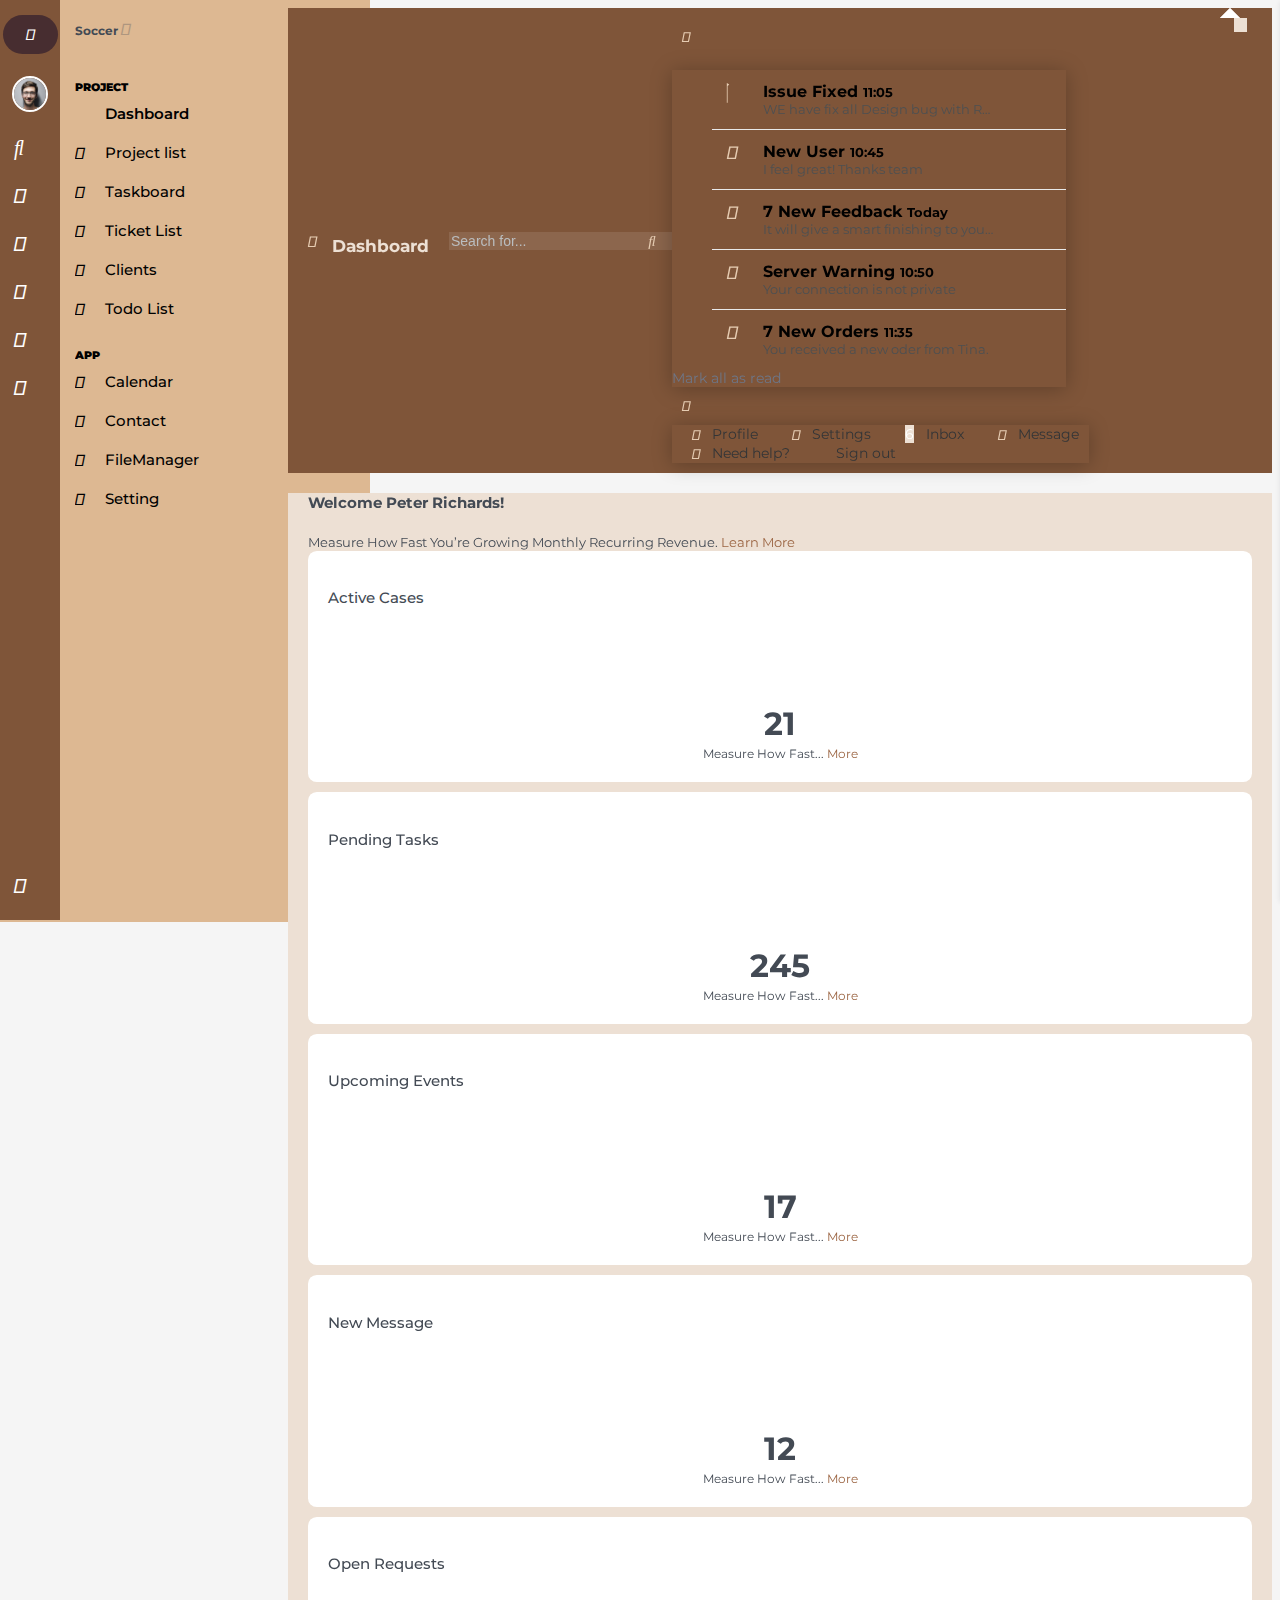
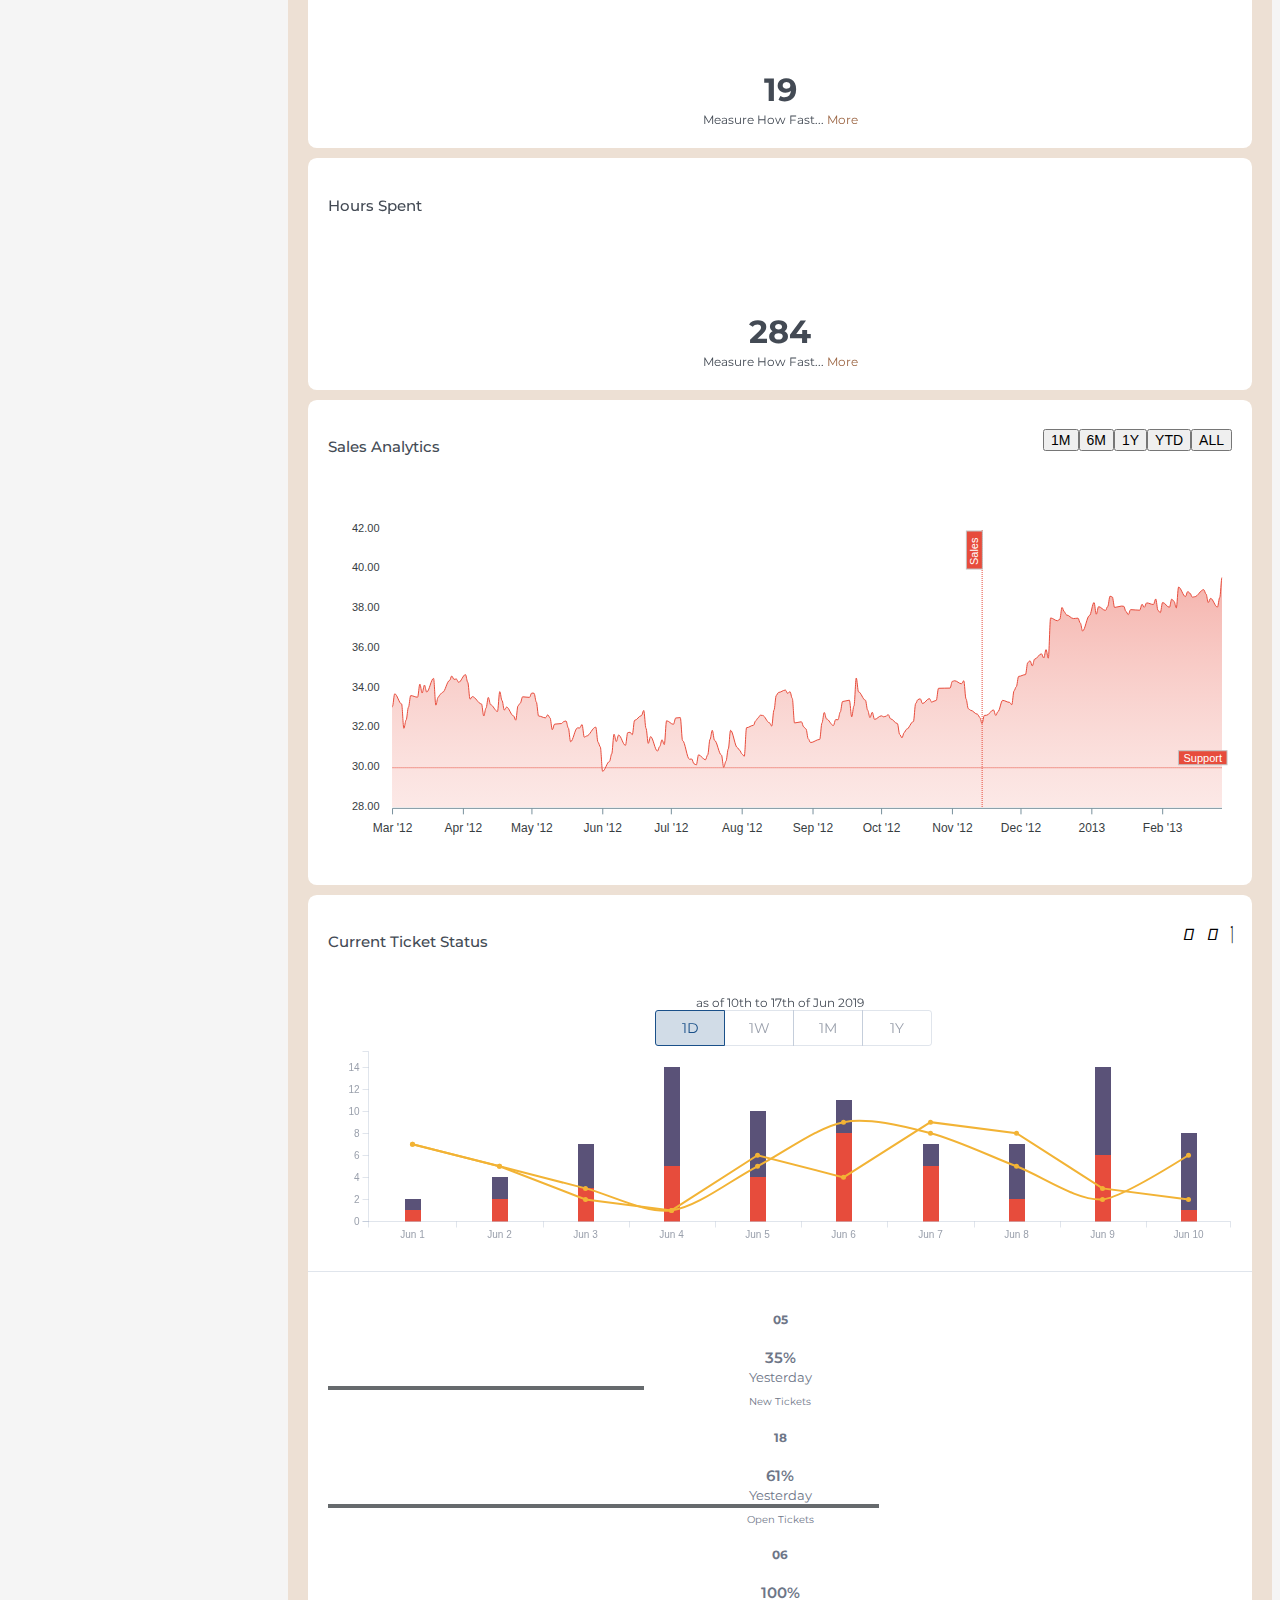
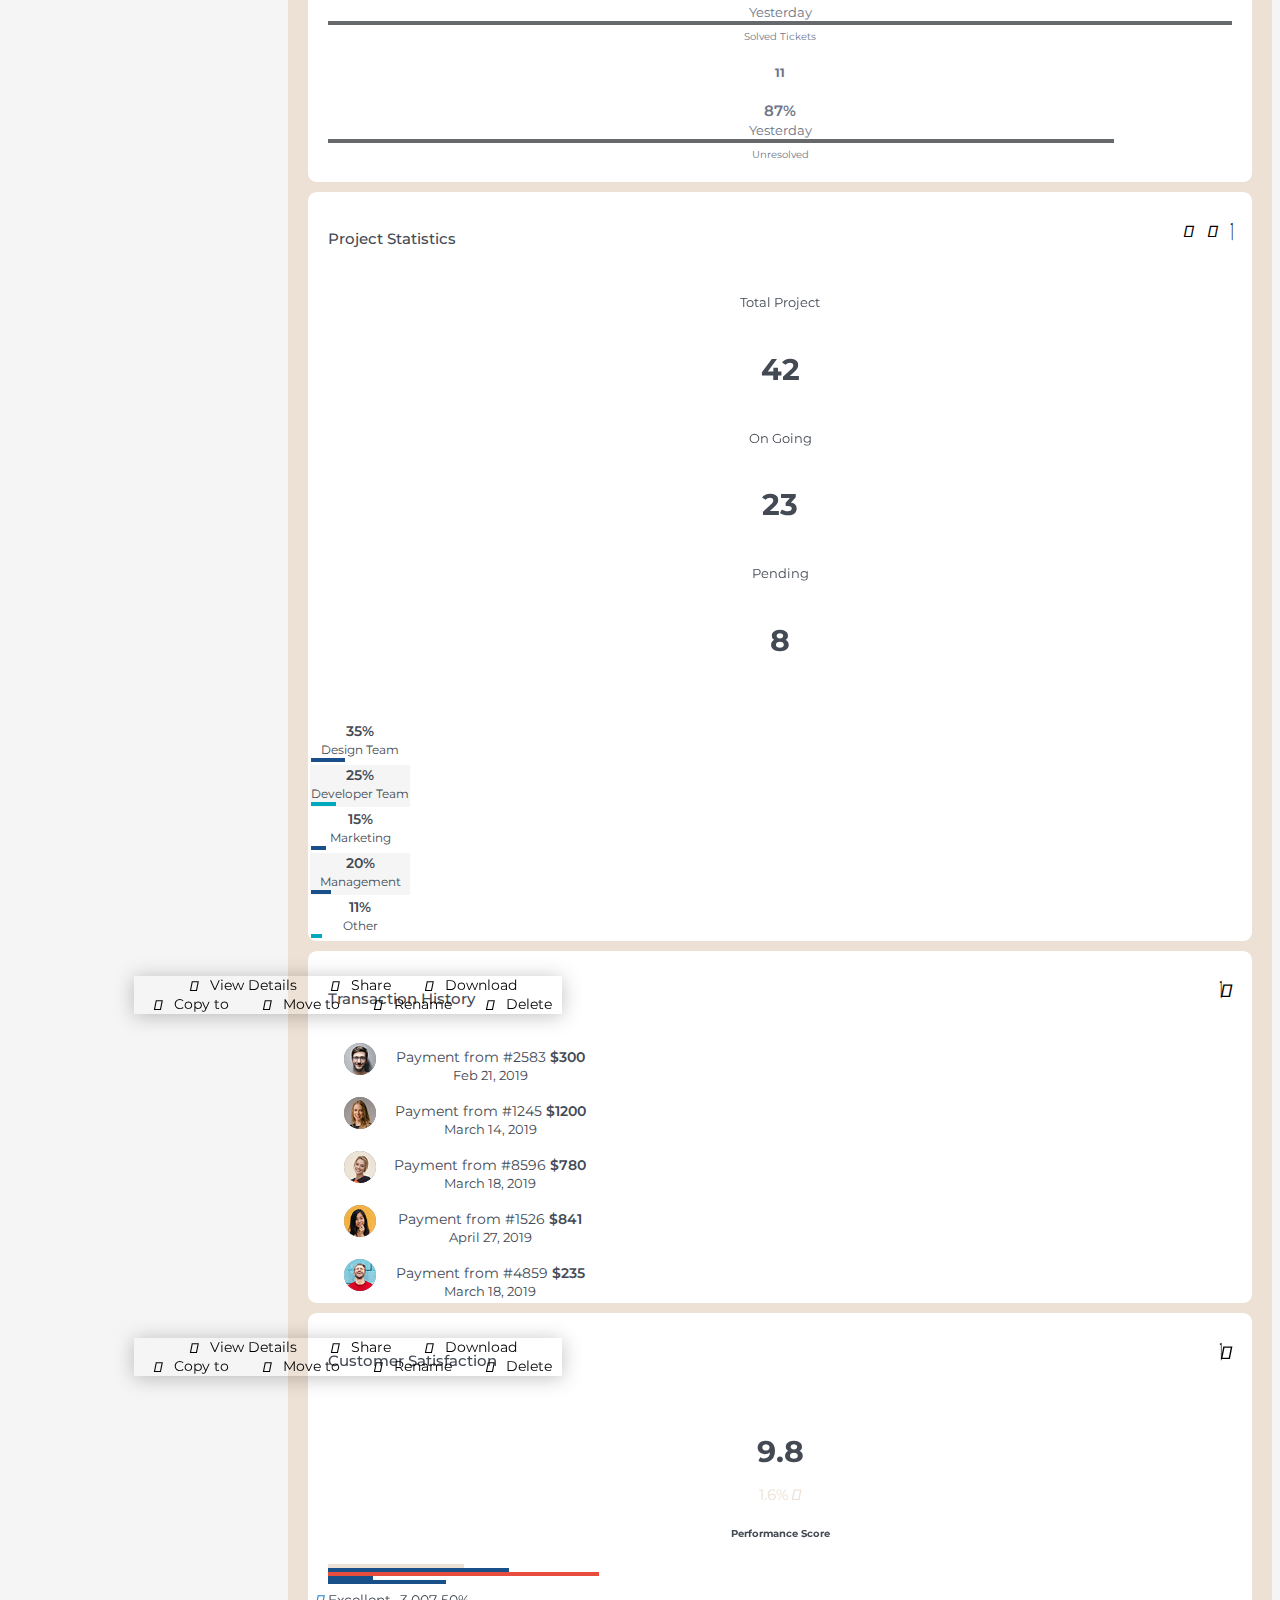
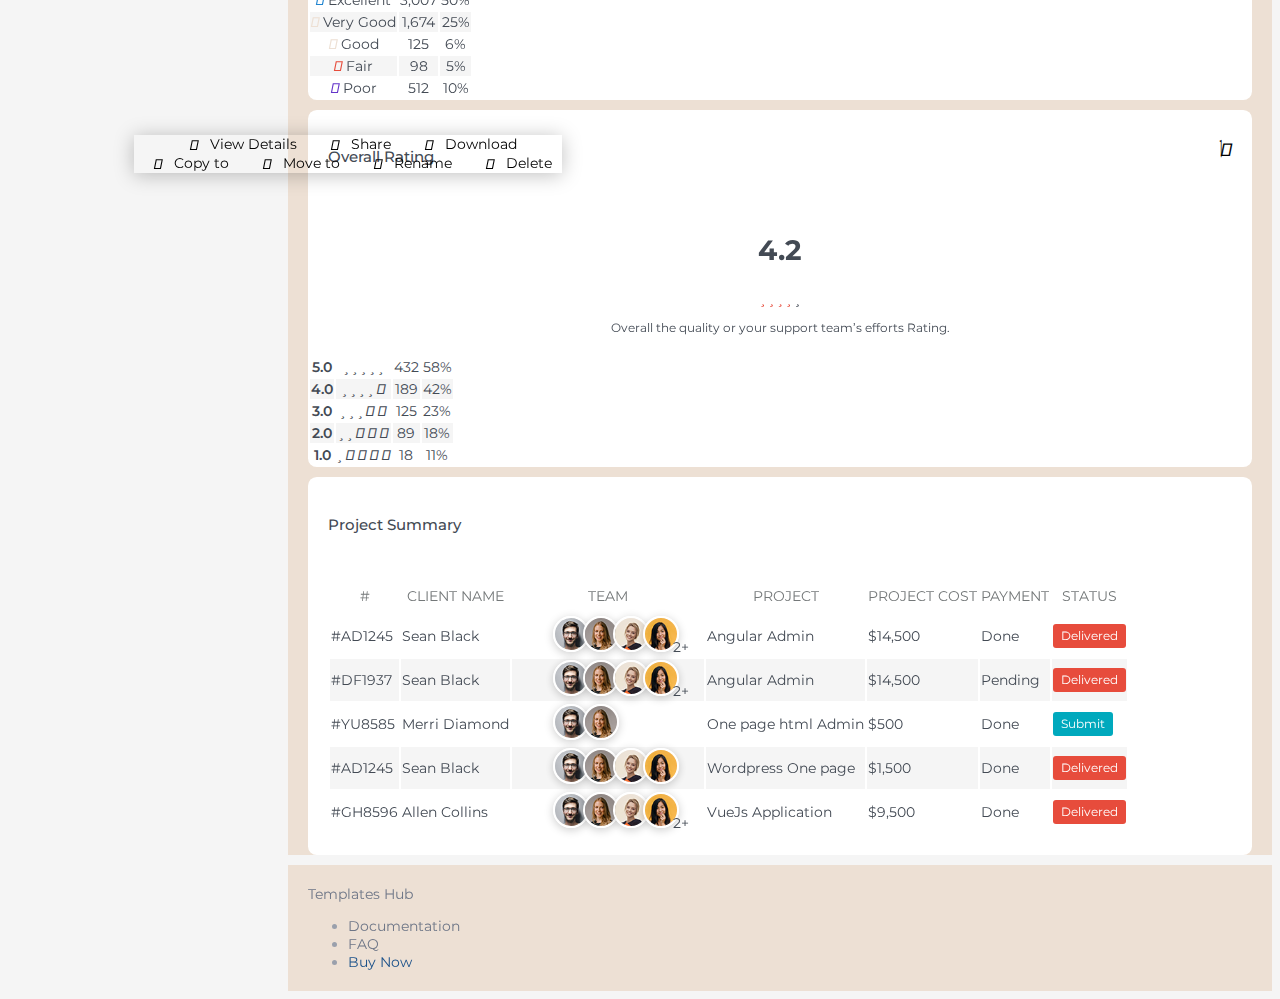
==== index.html @ 2d7749a0 "development for all page" ====
<!doctype html>
<html lang="en" dir="ltr">

<!-- soccer/project/index.html  07 Jan 2020 03:37:47 GMT -->

<head>
    <meta charset="UTF-8">
    <meta name="viewport"
        content="width=device-width, user-scalable=no, initial-scale=1.0, maximum-scale=1.0, minimum-scale=1.0">
    <meta http-equiv="X-UA-Compatible" content="ie=edge">

    <link rel="icon" href="favicon.ico" type="image/x-icon" />

    <title>:: Soccer :: Project Dashboard</title>

    <!-- Bootstrap Core and vandor -->
    <!-- <link rel="stylesheet" href="assets/plugins/bootstrap/css/bootstrap.min.css" /> -->
    <link href="https://cdn.jsdelivr.net/npm/bootstrap@5.1.3/dist/css/bootstrap.min.css" rel="stylesheet"
        integrity="sha384-1BmE4kWBq78iYhFldvKuhfTAU6auU8tT94WrHftjDbrCEXSU1oBoqyl2QvZ6jIW3" crossorigin="anonymous">
    <!--  Font Awesome -->
    <link rel="stylesheet" href="https://use.fontawesome.com/releases/v5.15.4/css/all.css"
        integrity="sha384-DyZ88mC6Up2uqS4h/KRgHuoeGwBcD4Ng9SiP4dIRy0EXTlnuz47vAwmeGwVChigm" crossorigin="anonymous">

    <!-- Plugins css -->
    <link rel="stylesheet" href="assets/plugins/charts-c3/c3.min.css" />

    <!-- Core css -->
    <link rel="stylesheet" href="assets/css/main.css" />
    <link rel="stylesheet" href="assets/css/theme1.css" />
</head>

<body class="font-montserrat">
    <!-- Page Loader -->
    <div class="page-loader-wrapper">
        <div class="loader">
        </div>
    </div>

    <div id="main_content">

        <div id="header_top" class="header_top">
            <div class="container">
                <!-- For github need to be uncomment -->
                
                <!-- <div class="hleft">
                    <a class="header-brand" href="#"><i class="fas   fa-soccer-ball-o brand-logo"></i></a>
                    <div class="dropdown">
                        <a href="javascript:void(0)" class="nav-link user_btn"><img class="avatar"
                                src="assets/images/user.png" alt="" data-toggle="tooltip" data-placement="right"
                                title="User Menu" /></a>
                        <a href="#" class="nav-link icon xs-hide"><i class="fas fa-search"></i></a>
                        <a href="#" class="nav-link icon app_inbox xs-hide"><i
                                class="fas fa-calendar"></i></a>
                        <a href="#" class="nav-link icon xs-hide"><i class="far fa-id-card"></i></a>
                        <a href="#" class="nav-link icon xs-hide"><i class="far fa-comments"></i></a>
                        <a href="#" class="nav-link icon app_file xs-hide"><i class="far fa-folder"></i></a>
                        <a href="javascript:void(0)" class="nav-link icon theme_btn xs-hide"><i
                                class="fas fa-paint-brush" data-toggle="tooltip" data-placement="right"
                                title="Themes"></i></a>
                    </div>
                </div> -->

                <div class="hleft">
                    <a class="header-brand" href="index.html"><i class="fas   fa-soccer-ball-o brand-logo"></i></a>
                    <div class="dropdown">
                        <a href="javascript:void(0)" class="nav-link user_btn"><img class="avatar"
                                src="assets/images/user.png" alt="" data-toggle="tooltip" data-placement="right"
                                title="User Menu" /></a>
                        <a href="page-search.html" class="nav-link icon xs-hide"><i class="fas fa-search"></i></a>
                        <a href="app-calendar.html" class="nav-link icon app_inbox xs-hide"><i class="fas fa-calendar"></i></a>
                        <a href="app-contact.html" class="nav-link icon xs-hide"><i class="far fa-id-card"></i></a>
                        <a href="app-chat.html" class="nav-link icon xs-hide"><i class="far fa-comments"></i></a>
                        <a href="app-filemanager.html" class="nav-link icon app_file xs-hide"><i class="far fa-folder"></i></a>
                        <a href="javascript:void(0)" class="nav-link icon theme_btn xs-hide"><i
                                class="fas fa-paint-brush" data-toggle="tooltip" data-placement="right"
                                title="Themes"></i></a>
                    </div>
                </div>
                <div class="hright">
                    <div class="dropdown">
                        <!-- <a href="#" class="nav-link icon settingbar"><i class="fas   fa-gear fa-spin"
                                data-toggle="tooltip" data-placement="right" title="Settings"></i></a> -->
                        <a href="javascript:void(0)" class="nav-link icon menu_toggle"><i
                                class="fas  fa-align-left"></i></a>
                    </div>
                </div>
            </div>
        </div>

        <div id="rightsidebar" class="right_sidebar">
            <a href="javascript:void(0)" class="p-3 settingbar float-right"><i class="fas   fa-close"></i></a>
            <div class="p-4">
                <div class="mb-4">
                    <h6 class="font-14 font-weight-bold text-muted">Font Style</h6>
                    <div class="custom-controls-stacked font_setting">
                        <label class="custom-control custom-radio custom-control-inline">
                            <input type="radio" class="custom-control-input" name="font" value="font-opensans">
                            <span class="custom-control-label">Open Sans Font</span>
                        </label>
                        <label class="custom-control custom-radio custom-control-inline">
                            <input type="radio" class="custom-control-input" name="font" value="font-montserrat"
                                checked="">
                            <span class="custom-control-label">Montserrat Google Font</span>
                        </label>
                        <label class="custom-control custom-radio custom-control-inline">
                            <input type="radio" class="custom-control-input" name="font" value="font-roboto">
                            <span class="custom-control-label">Robot Google Font</span>
                        </label>
                    </div>
                </div>
                <hr>
                <div class="mb-4">
                    <h6 class="font-14 font-weight-bold text-muted">Dropdown Menu Icon</h6>
                    <div class="custom-controls-stacked arrow_option">
                        <label class="custom-control custom-radio custom-control-inline">
                            <input type="radio" class="custom-control-input" name="marrow" value="arrow-a">
                            <span class="custom-control-label">A</span>
                        </label>
                        <label class="custom-control custom-radio custom-control-inline">
                            <input type="radio" class="custom-control-input" name="marrow" value="arrow-b">
                            <span class="custom-control-label">B</span>
                        </label>
                        <label class="custom-control custom-radio custom-control-inline">
                            <input type="radio" class="custom-control-input" name="marrow" value="arrow-c" checked="">
                            <span class="custom-control-label">C</span>
                        </label>
                    </div>
                    <h6 class="font-14 font-weight-bold mt-4 text-muted">SubMenu List Icon</h6>
                    <div class="custom-controls-stacked list_option">
                        <label class="custom-control custom-radio custom-control-inline">
                            <input type="radio" class="custom-control-input" name="listicon" value="list-a" checked="">
                            <span class="custom-control-label">A</span>
                        </label>
                        <label class="custom-control custom-radio custom-control-inline">
                            <input type="radio" class="custom-control-input" name="listicon" value="list-b">
                            <span class="custom-control-label">B</span>
                        </label>
                        <label class="custom-control custom-radio custom-control-inline">
                            <input type="radio" class="custom-control-input" name="listicon" value="list-c">
                            <span class="custom-control-label">C</span>
                        </label>
                    </div>
                </div>
                <hr>
                <div>
                    <h6 class="font-14 font-weight-bold mt-4 text-muted">General Settings</h6>
                    <ul class="setting-list list-unstyled mt-1 setting_switch">
                        <li>
                            <label class="custom-switch">
                                <span class="custom-switch-description">Night Mode</span>
                                <input type="checkbox" name="custom-switch-checkbox"
                                    class="custom-switch-input btn-darkmode">
                                <span class="custom-switch-indicator"></span>
                            </label>
                        </li>
                        <li>
                            <label class="custom-switch">
                                <span class="custom-switch-description">Fix Navbar top</span>
                                <input type="checkbox" name="custom-switch-checkbox"
                                    class="custom-switch-input btn-fixnavbar">
                                <span class="custom-switch-indicator"></span>
                            </label>
                        </li>
                        <li>
                            <label class="custom-switch">
                                <span class="custom-switch-description">Header Dark</span>
                                <input type="checkbox" name="custom-switch-checkbox"
                                    class="custom-switch-input btn-pageheader" checked="">
                                <span class="custom-switch-indicator"></span>
                            </label>
                        </li>
                        <li>
                            <label class="custom-switch">
                                <span class="custom-switch-description">Min Sidebar Dark</span>
                                <input type="checkbox" name="custom-switch-checkbox"
                                    class="custom-switch-input btn-min_sidebar">
                                <span class="custom-switch-indicator"></span>
                            </label>
                        </li>
                        <li>
                            <label class="custom-switch">
                                <span class="custom-switch-description">Sidebar Dark</span>
                                <input type="checkbox" name="custom-switch-checkbox"
                                    class="custom-switch-input btn-sidebar">
                                <span class="custom-switch-indicator"></span>
                            </label>
                        </li>
                        <li>
                            <label class="custom-switch">
                                <span class="custom-switch-description">Icon Color</span>
                                <input type="checkbox" name="custom-switch-checkbox"
                                    class="custom-switch-input btn-iconcolor">
                                <span class="custom-switch-indicator"></span>
                            </label>
                        </li>
                        <li>
                            <label class="custom-switch">
                                <span class="custom-switch-description">Gradient Color</span>
                                <input type="checkbox" name="custom-switch-checkbox"
                                    class="custom-switch-input btn-gradient">
                                <span class="custom-switch-indicator"></span>
                            </label>
                        </li>
                        <li>
                            <label class="custom-switch">
                                <span class="custom-switch-description">Box Shadow</span>
                                <input type="checkbox" name="custom-switch-checkbox"
                                    class="custom-switch-input btn-boxshadow">
                                <span class="custom-switch-indicator"></span>
                            </label>
                        </li>
                        <li>
                            <label class="custom-switch">
                                <span class="custom-switch-description">RTL Support</span>
                                <input type="checkbox" name="custom-switch-checkbox"
                                    class="custom-switch-input btn-rtl">
                                <span class="custom-switch-indicator"></span>
                            </label>
                        </li>
                        <li>
                            <label class="custom-switch">
                                <span class="custom-switch-description">Box Layout</span>
                                <input type="checkbox" name="custom-switch-checkbox"
                                    class="custom-switch-input btn-boxlayout">
                                <span class="custom-switch-indicator"></span>
                            </label>
                        </li>
                    </ul>
                </div>
                <hr>
                <div class="form-group">
                    <label class="d-block">Storage <span class="float-right">77%</span></label>
                    <div class="progress progress-sm">
                        <div class="progress-bar" role="progressbar" aria-valuenow="77" aria-valuemin="0"
                            aria-valuemax="100" style="width: 77%;"></div>
                    </div>
                    <button type="button" class="btn btn-primary btn-block mt-3">Upgrade Storage</button>
                </div>
            </div>
        </div>

        <div class="theme_div">
            <div class="card">
                <div class="card-body">
                    <ul class="list-group list-unstyled">
                        <li class="list-group-item mb-2">
                            <p>Default Theme</p>
                            <a href="#"><img src="assets/images/themes/default.png" class="img-fluid" /></a>
                        </li>
                        <li class="list-group-item mb-2">
                            <p>Night Mode Theme</p>
                            <a href="#"><img src="assets/images/themes/dark.png"
                                    class="img-fluid" /></a>
                        </li>
                        <li class="list-group-item mb-2">
                            <p>RTL Version</p>
                            <a href="#"><img src="assets/images/themes/rtl.png"
                                    class="img-fluid" /></a>
                        </li>
                    </ul>
                </div>
            </div>
        </div>

        <div class="user_div">
            <h5 class="brand-name mb-4">Soccer<a href="javascript:void(0)" class="user_btn"><i
                        class="icon-logout"></i></a></h5>
            <div class="card-body">
                <a href="#"><img class="card-profile-img" src="assets/images/sm/avatar1.jpg" alt=""></a>
                <h6 class="mb-0">Peter Richards</h6>
                <span>peter.richard@gmail.com</span>
                <div class="d-flex align-items-baseline mt-3">
                    <h3 class="mb-0 mr-2">9.8</h3>
                    <p class="mb-0"><span class="text-success">1.6% <i class="fas   fa-arrow-up"></i></span></p>
                </div>
                <div class="progress progress-xs">
                    <div class="progress-bar" role="progressbar" style="width: 15%" aria-valuenow="15" aria-valuemin="0"
                        aria-valuemax="100"></div>
                    <div class="progress-bar bg-info" role="progressbar" style="width: 20%" aria-valuenow="20"
                        aria-valuemin="0" aria-valuemax="100"></div>
                    <div class="progress-bar bg-success" role="progressbar" style="width: 30%" aria-valuenow="30"
                        aria-valuemin="0" aria-valuemax="100"></div>
                    <div class="progress-bar bg-orange" role="progressbar" style="width: 5%" aria-valuenow="20"
                        aria-valuemin="0" aria-valuemax="100"></div>
                    <div class="progress-bar bg-indigo" role="progressbar" style="width: 13%" aria-valuenow="20"
                        aria-valuemin="0" aria-valuemax="100"></div>
                </div>
                <h6 class="text-uppercase font-10 mt-1">Performance Score</h6>
                <hr>
                <p>Activity</p>
                <ul class="new_timeline">
                    <li>
                        <div class="bullet pink"></div>
                        <div class="time">11:00am</div>
                        <div class="desc">
                            <h3>Attendance</h3>
                            <h4>Computer Class</h4>
                        </div>
                    </li>
                    <li>
                        <div class="bullet pink"></div>
                        <div class="time">11:30am</div>
                        <div class="desc">
                            <h3>Added an interest</h3>
                            <h4>“Volunteer Activities”</h4>
                        </div>
                    </li>
                    <li>
                        <div class="bullet green"></div>
                        <div class="time">12:00pm</div>
                        <div class="desc">
                            <h3>Developer Team</h3>
                            <h4>Hangouts</h4>
                            <ul class="list-unstyled team-info margin-0 p-t-5">
                                <li><img src="assets/images/xs/avatar1.jpg" alt="Avatar"></li>
                                <li><img src="assets/images/xs/avatar2.jpg" alt="Avatar"></li>
                                <li><img src="assets/images/xs/avatar3.jpg" alt="Avatar"></li>
                                <li><img src="assets/images/xs/avatar4.jpg" alt="Avatar"></li>
                            </ul>
                        </div>
                    </li>
                    <li>
                        <div class="bullet green"></div>
                        <div class="time">2:00pm</div>
                        <div class="desc">
                            <h3>Responded to need</h3>
                            <a href="javascript:void(0)">“In-Kind Opportunity”</a>
                        </div>
                    </li>
                    <li>
                        <div class="bullet orange"></div>
                        <div class="time">1:30pm</div>
                        <div class="desc">
                            <h3>Lunch Break</h3>
                        </div>
                    </li>
                    <li>
                        <div class="bullet green"></div>
                        <div class="time">2:38pm</div>
                        <div class="desc">
                            <h3>Finish</h3>
                            <h4>Go to Home</h4>
                        </div>
                    </li>
                </ul>
            </div>
        </div>

        <div id="left-sidebar" class="sidebar ">
            <h5 class="brand-name">Soccer
                <a href="javascript:void(0)" class="menu_option float-right">
                    <span class ="d-flex justify-content-end">
                        <i class=" fas fa-th-large font-16" data-toggle="tooltip" data-placement="left" title="Grid & List Toggle"></i>
                    </span>
                </a>
            </h5>
            <nav id="left-sidebar-nav" class="sidebar-nav">
                <ul class="metismenu">
                    <li class="g_heading">Project</li>
                    <li class="active"><a href="#"><i class="fas fa-tachometer-alt"></i><span>Dashboard</span></a> </li>
                    <li><a href="project-list.html"><i class="fas   fa-list-ol"></i><span>Project list</span></a></li>
                    <li><a href="project-taskboard.html"><i class="fas fa-calendar-check-o"></i><span>Taskboard</span></a></li>
                    <li><a href="project-ticket.html"><i class="fas fa-list-ul"></i><span>Ticket List</span></a></li>
                   
                    <li><a href="project-clients.html"><i class="fas   fa-user"></i><span>Clients</span></a></li>
                    <li><a href="project-todo.html"><i class="fas fa-check-square "></i><span>Todo List</span></a></li>
                    
                    <li class="g_heading">App</li>
                    <li><a href="app-calendar.html"><i class="fas   fa-calendar"></i><span>Calendar</span></a></li>
                    <li><a href="app-contact.html"><i class="fas   fa-address-book"></i><span>Contact</span></a></li>
                    <li><a href="app-filemanager.html"><i class="fas   fa-folder"></i><span>FileManager</span></a></li>
                    <li><a href="app-setting.html"><i class="fas   fa-gear"></i><span>Setting</span></a></li>
                </ul>
            </nav>
        </div>

        <div class="page">
            <div id="page_top" class="section-body  top_dark">
                <div class="container-fluid">
                    <div class="page-header">
                        <div class="left">
                            <a href="javascript:void(0)" class="icon menu_toggle mr-3"><i
                                    class="fas fa-align-left"></i></a>
                            <h1 class="page-title">Dashboard</h1>
                        </div>
                        <div class="right">
                            <div class="input-icon xs-hide mr-4">
                                <input type="text" class="form-control" placeholder="Search for...">
                                <span class="input-icon-addon"><i class="fas fa-search"></i></span>
                            </div>
                            <div class="notification d-flex">
                                <!-- <div class="dropdown d-flex">
                                    <a class="nav-link icon d-none d-md-flex btn btn-default btn-icon ml-2"
                                        data-toggle="dropdown"><i class="fas   fa-language"></i></a>
                                    <div class="dropdown-menu dropdown-menu-right dropdown-menu-arrow">
                                        <a class="dropdown-item" href="#"><img class="w20 mr-2"
                                                src="assets/images/flags/us.svg">English</a>
                                        <div class="dropdown-divider"></div>
                                        <a class="dropdown-item" href="#"><img class="w20 mr-2"
                                                src="assets/images/flags/es.svg">Spanish</a>
                                        <a class="dropdown-item" href="#"><img class="w20 mr-2"
                                                src="assets/images/flags/jp.svg">japanese</a>
                                        <a class="dropdown-item" href="#"><img class="w20 mr-2"
                                                src="assets/images/flags/bl.svg">France</a>
                                    </div>
                                </div> -->
                                <!-- <div class="dropdown d-flex">
                                    <a class="nav-link icon d-none d-md-flex btn btn-default btn-icon ml-2"
                                        data-toggle="dropdown"><i class="fas   fa-envelope"></i><span
                                            class="badge badge-success nav-unread"></span></a>
                                    <div class="dropdown-menu dropdown-menu-right dropdown-menu-arrow">
                                        <ul class="right_chat list-unstyled w350 p-0">
                                            <li class="online">
                                                <a href="javascript:void(0);" class="media">
                                                    <img class="media-object" src="assets/images/xs/avatar4.jpg" alt="">
                                                    <div class="media-body">
                                                        <span class="name">Donald Gardner</span>
                                                        <div class="message">It is a long established fact that a reader
                                                        </div>
                                                        <small>11 mins ago</small>
                                                        <span class="badge badge-outline status"></span>
                                                    </div>
                                                </a>
                                            </li>
                                            <li class="online">
                                                <a href="javascript:void(0);" class="media">
                                                    <img class="media-object " src="assets/images/xs/avatar5.jpg"
                                                        alt="">
                                                    <div class="media-body">
                                                        <span class="name">Wendy Keen</span>
                                                        <div class="message">There are many variations of passages of
                                                            Lorem Ipsum</div>
                                                        <small>18 mins ago</small>
                                                        <span class="badge badge-outline status"></span>
                                                    </div>
                                                </a>
                                            </li>
                                            <li class="offline">
                                                <a href="javascript:void(0);" class="media">
                                                    <img class="media-object " src="assets/images/xs/avatar2.jpg"
                                                        alt="">
                                                    <div class="media-body">
                                                        <span class="name">Matt Rosales</span>
                                                        <div class="message">Contrary to popular belief, Lorem Ipsum is
                                                            not simply</div>
                                                        <small>27 mins ago</small>
                                                        <span class="badge badge-outline status"></span>
                                                    </div>
                                                </a>
                                            </li>
                                            <li class="online">
                                                <a href="javascript:void(0);" class="media">
                                                    <img class="media-object " src="assets/images/xs/avatar3.jpg"
                                                        alt="">
                                                    <div class="media-body">
                                                        <span class="name">Phillip Smith</span>
                                                        <div class="message">It has roots in a piece of classical Latin
                                                            literature from 45 BC</div>
                                                        <small>33 mins ago</small>
                                                        <span class="badge badge-outline status"></span>
                                                    </div>
                                                </a>
                                            </li>
                                        </ul>
                                        <div class="dropdown-divider"></div>
                                        <a href="javascript:void(0)"
                                            class="dropdown-item text-center text-muted-dark readall">Mark all as
                                            read</a>
                                    </div>
                                </div> -->
                                <div class="dropdown d-flex">
                                    <a class="nav-link icon d-none d-md-flex btn btn-default btn-icon ml-2"
                                        data-toggle="dropdown"><i class="fas fa-bell"></i><span
                                            class="badge badge-primary nav-unread"></span></a>
                                    <div class="dropdown-menu dropdown-menu-right dropdown-menu-arrow">
                                        <ul class="list-unstyled feeds_widget">
                                            <li>
                                                <div class="feeds-left"><i class="fas   fa-check"></i></div>
                                                <div class="feeds-body">
                                                    <h4 class="title ">Issue Fixed <small
                                                            class="float-right text-muted">11:05</small></h4>
                                                    <small>WE have fix all Design bug with Responsive</small>
                                                </div>
                                            </li>
                                            <li>
                                                <div class="feeds-left"><i class="fas   fa-user"></i></div>
                                                <div class="feeds-body">
                                                    <h4 class="title">New User <small
                                                            class="float-right text-muted">10:45</small></h4>
                                                    <small>I feel great! Thanks team</small>
                                                </div>
                                            </li>
                                            <li>
                                                <div class="feeds-left"><i class="fas   fa-thumbs-o-up"></i></div>
                                                <div class="feeds-body">
                                                    <h4 class="title">7 New Feedback <small
                                                            class="float-right text-muted">Today</small></h4>
                                                    <small>It will give a smart finishing to your site</small>
                                                </div>
                                            </li>
                                            <li>
                                                <div class="feeds-left"><i class="fas   fa-question-circle"></i></div>
                                                <div class="feeds-body">
                                                    <h4 class="title">Server Warning <small
                                                            class="float-right text-muted">10:50</small></h4>
                                                    <small>Your connection is not private</small>
                                                </div>
                                            </li>
                                            <li>
                                                <div class="feeds-left"><i class="fas   fa-shopping-cart"></i></div>
                                                <div class="feeds-body">
                                                    <h4 class="title">7 New Orders <small
                                                            class="float-right text-muted">11:35</small></h4>
                                                    <small>You received a new oder from Tina.</small>
                                                </div>
                                            </li>
                                        </ul>
                                        <div class="dropdown-divider"></div>
                                        <a href="javascript:void(0)"
                                            class="dropdown-item text-center text-muted-dark readall">Mark all as
                                            read</a>
                                    </div>
                                </div>
                                <div class="dropdown d-flex">
                                    <a class="nav-link icon d-none d-md-flex btn btn-default btn-icon ml-2"
                                        data-toggle="dropdown"><i class="fas   fa-user"></i></a>
                                    <div class="dropdown-menu dropdown-menu-right dropdown-menu-arrow">
                                        <a class="dropdown-item" href="#"><i
                                                class="dropdown-icon far fa-user"></i> Profile</a>
                                        <a class="dropdown-item" href="#"><i
                                                class="dropdown-icon fas fa-cog"></i> Settings</a>
                                        <a class="dropdown-item" href="javascript:void(0)"><span
                                                class="float-right"><span class="badge badge-primary">6</span></span><i
                                                class="dropdown-icon far fa-mail"></i> Inbox</a>
                                        <a class="dropdown-item" href="javascript:void(0)"><i
                                                class="dropdown-icon far fa-send"></i> Message</a>
                                        <div class="dropdown-divider"></div>
                                        <a class="dropdown-item" href="javascript:void(0)"><i
                                                class="dropdown-icon far fa-question-circle"></i> Need help?</a>
                                        <a class="dropdown-item" href="#"><i
                                                class="dropdown-icon fas fa-sign-out-alt"></i> Sign out</a>
                                    </div>
                                </div>
                            </div>
                        </div>
                    </div>
                </div>
            </div>
            <div class="section-body p-4">
                <div class="container-fluid">
                    <div class="row clearfix">
                        <div class="col-lg-12">
                            <div class="mb-4">
                                <h4>Welcome Peter Richards!</h4>
                                <small>Measure How Fast You’re Growing Monthly Recurring Revenue. <a href="#">Learn
                                        More</a></small>
                            </div>
                        </div>
                    </div>
                    <div class="row clearfix row-deck">
                        <div class="col-xl-2 col-lg-4 col-md-6">
                            <div class="card">
                                <div class="card-header">
                                    <h3 class="card-title">Active Cases</h3>
                                </div>
                                <div class="card-body">
                                    <h5 class="number mb-0 font-32 counter">31</h5>
                                    <span class="font-12">Measure How Fast... <a href="#">More</a></span>
                                </div>
                            </div>
                        </div>
                        <div class="col-xl-2 col-lg-4 col-md-6">
                            <div class="card">
                                <div class="card-header">
                                    <h3 class="card-title">Pending Tasks</h3>
                                </div>
                                <div class="card-body">
                                    <h5 class="number mb-0 font-32 counter">245</h5>
                                    <span class="font-12">Measure How Fast... <a href="#">More</a></span>
                                </div>
                            </div>
                        </div>
                        <div class="col-xl-2 col-lg-4 col-md-6">
                            <div class="card">
                                <div class="card-header">
                                    <h3 class="card-title">Upcoming Events</h3>
                                </div>
                                <div class="card-body">
                                    <h5 class="number mb-0 font-32 counter">17</h5>
                                    <span class="font-12">Measure How Fast... <a href="#">More</a></span>
                                </div>
                            </div>
                        </div>
                        <div class="col-xl-2 col-lg-4 col-md-6">
                            <div class="card">
                                <div class="card-header">
                                    <h3 class="card-title">New Message</h3>
                                </div>
                                <div class="card-body">
                                    <h5 class="number mb-0 font-32 counter">12</h5>
                                    <span class="font-12">Measure How Fast... <a href="#">More</a></span>
                                </div>
                            </div>
                        </div>
                        <div class="col-xl-2 col-lg-4 col-md-6">
                            <div class="card">
                                <div class="card-header">
                                    <h3 class="card-title">Open Requests</h3>
                                </div>
                                <div class="card-body">
                                    <h5 class="number mb-0 font-32 counter">19</h5>
                                    <span class="font-12">Measure How Fast... <a href="#">More</a></span>
                                </div>
                            </div>
                        </div>
                        <div class="col-xl-2 col-lg-4 col-md-6">
                            <div class="card">
                                <div class="card-header">
                                    <h3 class="card-title">Hours Spent</h3>
                                </div>
                                <div class="card-body">
                                    <h5 class="number mb-0 font-32 counter">284</h5>
                                    <span class="font-12">Measure How Fast... <a href="#">More</a></span>
                                </div>
                            </div>
                        </div>
                    </div>
                    <div class="row clearfix row-deck">
                        <div class="col-xl-12 col-lg-12">
                            <div class="card">
                                <div class="card-header">
                                    <h3 class="card-title">Sales Analytics</h3>
                                    <div class="card-options">
                                        <button class="btn btn-sm btn-outline-secondary me-1" id="one_month">1M</button>
                                        <button class="btn btn-sm btn-outline-secondary me-1"
                                            id="six_months">6M</button>
                                        <button class="btn btn-sm btn-outline-secondary me-1" id="one_year"
                                            class="active">1Y</button>
                                        <button class="btn btn-sm btn-outline-secondary me-1" id="ytd">YTD</button>
                                        <button class="btn btn-sm btn-outline-secondary" id="all">ALL</button>
                                    </div>
                                </div>
                                <div class="card-body">
                                    <div id="apex-timeline-chart"></div>
                                </div>
                            </div>
                        </div>
                        <div class="col-xl-8 col-lg-12">
                            <div class="card">
                                <div class="card-header">
                                    <h3 class="card-title">Current Ticket Status</h3>
                                    <div class="card-options">
                                        <a href="#" class="card-options-collapse" data-toggle="card-collapse"><i
                                                class="fas fa-chevron-up"></i></a>
                                        <a href="#" class="card-options-fullscreen" data-toggle="card-fullscreen"><i
                                                class="fas fa-compress"></i></a>
                                        <a href="#" class="card-options-remove" data-toggle="card-remove"><i
                                                class="fas fa-times"></i></a>
                                    </div>
                                </div>
                                <div class="card-body">
                                    <div class="d-sm-flex justify-content-between">
                                        <div class="font-12">as of 10th to 17th of Jun 2019</div>
                                        <div class="selectgroup w250">
                                            <label class="selectgroup-item">
                                                <input type="radio" name="intensity" value="Day"
                                                    class="selectgroup-input" checked="">
                                                <span class="selectgroup-button">1D</span>
                                            </label>
                                            <label class="selectgroup-item">
                                                <input type="radio" name="intensity" value="Week"
                                                    class="selectgroup-input">
                                                <span class="selectgroup-button">1W</span>
                                            </label>
                                            <label class="selectgroup-item">
                                                <input type="radio" name="intensity" value="Month"
                                                    class="selectgroup-input">
                                                <span class="selectgroup-button">1M</span>
                                            </label>
                                            <label class="selectgroup-item">
                                                <input type="radio" name="intensity" value="Year"
                                                    class="selectgroup-input">
                                                <span class="selectgroup-button">1Y</span>
                                            </label>
                                        </div>
                                    </div>
                                    <div id="chart-combination" style="height: 205px"></div>
                                </div>
                                <div class="card-footer">
                                    <div class="row">
                                        <div class="col-6 col-xl-3 col-md-6">
                                            <h5>05</h5>
                                            <div class="clearfix">
                                                <div class="float-left"><strong>35%</strong></div>
                                                <div class="float-right"><small class="text-muted">Yesterday</small>
                                                </div>
                                            </div>
                                            <div class="progress progress-xs">
                                                <div class="progress-bar bg-gray" role="progressbar" style="width: 35%"
                                                    aria-valuenow="42" aria-valuemin="0" aria-valuemax="100"></div>
                                            </div>
                                            <span class="text-uppercase font-10">New Tickets</span>
                                        </div>
                                        <div class="col-6 col-xl-3 col-md-6">
                                            <h5>18</h5>
                                            <div class="clearfix">
                                                <div class="float-left"><strong>61%</strong></div>
                                                <div class="float-right"><small class="text-muted">Yesterday</small>
                                                </div>
                                            </div>
                                            <div class="progress progress-xs">
                                                <div class="progress-bar bg-gray" role="progressbar" style="width: 61%"
                                                    aria-valuenow="42" aria-valuemin="0" aria-valuemax="100"></div>
                                            </div>
                                            <span class="text-uppercase font-10">Open Tickets</span>
                                        </div>
                                        <div class="col-6 col-xl-3 col-md-6">
                                            <h5>06</h5>
                                            <div class="clearfix">
                                                <div class="float-left"><strong>100%</strong></div>
                                                <div class="float-right"><small class="text-muted">Yesterday</small>
                                                </div>
                                            </div>
                                            <div class="progress progress-xs">
                                                <div class="progress-bar bg-gray" role="progressbar" style="width: 100%"
                                                    aria-valuenow="42" aria-valuemin="0" aria-valuemax="100"></div>
                                            </div>
                                            <span class="text-uppercase font-10">Solved Tickets</span>
                                        </div>
                                        <div class="col-6 col-xl-3 col-md-6">
                                            <h5>11</h5>
                                            <div class="clearfix">
                                                <div class="float-left"><strong>87%</strong></div>
                                                <div class="float-right"><small class="text-muted">Yesterday</small>
                                                </div>
                                            </div>
                                            <div class="progress progress-xs">
                                                <div class="progress-bar bg-gray" role="progressbar" style="width: 87%"
                                                    aria-valuenow="42" aria-valuemin="0" aria-valuemax="100"></div>
                                            </div>
                                            <span class="text-uppercase font-10">Unresolved</span>
                                        </div>
                                    </div>
                                </div>
                            </div>
                        </div>
                        <div class="col-xl-4 col-lg-12">
                            <div class="card">
                                <div class="card-header">
                                    <h3 class="card-title">Project Statistics</h3>
                                    <div class="card-options">
                                        <a href="#" class="card-options-collapse" data-toggle="card-collapse"><i
                                                class="fas fa-chevron-up"></i></a>
                                        <a href="#" class="card-options-fullscreen" data-toggle="card-fullscreen"><i
                                                class="fas fa-compress"></i></a>
                                        <a href="#" class="card-options-remove" data-toggle="card-remove"><i
                                                class="fas fa-times"></i></a>
                                    </div>
                                </div>
                                <div class="card-body">
                                    <div class="row text-center">
                                        <div class="col-4 border-right pb-4 pt-4">
                                            <label class="mb-0 font-13">Total Project</label>
                                            <h4 class="font-30 font-weight-bold text-col-blue counter">42</h4>
                                        </div>
                                        <div class="col-4 border-right pb-4 pt-4">
                                            <label class="mb-0 font-13">On Going</label>
                                            <h4 class="font-30 font-weight-bold text-col-blue counter">23</h4>
                                        </div>
                                        <div class="col-4 pb-4 pt-4">
                                            <label class="mb-0 font-13">Pending</label>
                                            <h4 class="font-30 font-weight-bold text-col-blue counter">8</h4>
                                        </div>
                                    </div>
                                </div>
                                <div class="table-responsive">
                                    <table class="table table-striped table-vcenter mb-0">
                                        <tbody>
                                            <tr>
                                                <td>
                                                    <div class="clearfix">
                                                        <div class="float-left"><strong>35%</strong></div>
                                                        <div class="float-right"><small class="text-muted">Design
                                                                Team</small></div>
                                                    </div>
                                                    <div class="progress progress-xs">
                                                        <div class="progress-bar bg-azure" role="progressbar"
                                                            style="width: 35%" aria-valuenow="42" aria-valuemin="0"
                                                            aria-valuemax="100"></div>
                                                    </div>
                                                </td>
                                            </tr>
                                            <tr>
                                                <td>
                                                    <div class="clearfix">
                                                        <div class="float-left"><strong>25%</strong></div>
                                                        <div class="float-right"><small class="text-muted">Developer
                                                                Team</small></div>
                                                    </div>
                                                    <div class="progress progress-xs">
                                                        <div class="progress-bar bg-green" role="progressbar"
                                                            style="width: 25%" aria-valuenow="0" aria-valuemin="0"
                                                            aria-valuemax="100"></div>
                                                    </div>
                                                </td>
                                            </tr>
                                            <tr>
                                                <td>
                                                    <div class="clearfix">
                                                        <div class="float-left"><strong>15%</strong></div>
                                                        <div class="float-right"><small
                                                                class="text-muted">Marketing</small></div>
                                                    </div>
                                                    <div class="progress progress-xs">
                                                        <div class="progress-bar bg-orange" role="progressbar"
                                                            style="width: 15%" aria-valuenow="36" aria-valuemin="0"
                                                            aria-valuemax="100"></div>
                                                    </div>
                                                </td>
                                            </tr>
                                            <tr>
                                                <td>
                                                    <div class="clearfix">
                                                        <div class="float-left"><strong>20%</strong></div>
                                                        <div class="float-right"><small
                                                                class="text-muted">Management</small></div>
                                                    </div>
                                                    <div class="progress progress-xs">
                                                        <div class="progress-bar bg-indigo" role="progressbar"
                                                            style="width: 20%" aria-valuenow="6" aria-valuemin="0"
                                                            aria-valuemax="100"></div>
                                                    </div>
                                                </td>
                                            </tr>
                                            <tr>
                                                <td>
                                                    <div class="clearfix">
                                                        <div class="float-left"><strong>11%</strong></div>
                                                        <div class="float-right"><small class="text-muted">Other</small>
                                                        </div>
                                                    </div>
                                                    <div class="progress progress-xs">
                                                        <div class="progress-bar bg-pink" role="progressbar"
                                                            style="width: 11%" aria-valuenow="6" aria-valuemin="0"
                                                            aria-valuemax="100"></div>
                                                    </div>
                                                </td>
                                            </tr>
                                        </tbody>
                                    </table>
                                </div>
                            </div>
                        </div>
                    </div>
                </div>
            </div>
            <div class="section-body">
                <div class="container-fluid">
                    <div class="row clearfix row-deck">
                        <div class="col-xl-4 col-lg-12 col-md-12">
                            <div class="card">
                                <div class="card-header">
                                    <h3 class="card-title">Transaction History</h3>
                                    <div class="card-options">
                                        <a href="#" class="card-options-remove" data-toggle="card-remove"><i
                                                class="fas fa-times"></i></a>
                                        <div class="item-action dropdown ml-2 ms-3">
                                            <a href="javascript:void(0)" data-toggle="dropdown" aria-expanded="false"><i
                                                    class="fas fa-ellipsis-v"></i></a>
                                            <div class="dropdown-menu dropdown-menu-right" x-placement="bottom-end"
                                                style="position: absolute; transform: translate3d(-174px, 25px, 0px); top: 0px; left: 0px; will-change: transform;">
                                                <a href="javascript:void(0)" class="dropdown-item"><i
                                                        class="dropdown-icon fas fa-eye"></i> View Details </a>
                                                <a href="javascript:void(0)" class="dropdown-item"><i
                                                        class="dropdown-icon fas fa-share-alt"></i> Share </a>
                                                <a href="javascript:void(0)" class="dropdown-item"><i
                                                        class="dropdown-icon fas fa-cloud-download"></i> Download</a>
                                                <div class="dropdown-divider"></div>
                                                <a href="javascript:void(0)" class="dropdown-item"><i
                                                        class="dropdown-icon fas fa-copy"></i> Copy to</a>
                                                <a href="javascript:void(0)" class="dropdown-item"><i
                                                        class="dropdown-icon fas fa-folder"></i> Move to</a>
                                                <a href="javascript:void(0)" class="dropdown-item"><i
                                                        class="dropdown-icon fas fa-edit"></i> Rename</a>
                                                <a href="javascript:void(0)" class="dropdown-item"><i
                                                        class="dropdown-icon fas fa-trash"></i> Delete</a>
                                            </div>
                                        </div>
                                    </div>
                                </div>
                                <table class="table card-table mt-2">
                                    <tbody>
                                        <tr>
                                            <td class="w60"><img class="avatar" src="assets/images/xs/avatar1.jpg"
                                                    alt="Avatar"></td>
                                            <td>
                                                <p class="mb-0 d-flex justify-content-between"><span>Payment from
                                                        #2583</span> <strong>$300</strong></p>
                                                <span class="text-muted font-13">Feb 21, 2019</span>
                                            </td>
                                        </tr>
                                        <tr>
                                            <td class="w60"><img class="avatar" src="assets/images/xs/avatar2.jpg"
                                                    alt="Avatar"></td>
                                            <td>
                                                <p class="mb-0 d-flex justify-content-between"><span>Payment from
                                                        #1245</span> <strong>$1200</strong></p>
                                                <span class="text-muted font-13">March 14, 2019</span>
                                            </td>
                                        </tr>
                                        <tr>
                                            <td class="w60"><img class="avatar" src="assets/images/xs/avatar3.jpg"
                                                    alt="Avatar"></td>
                                            <td>
                                                <p class="mb-0 d-flex justify-content-between"><span>Payment from
                                                        #8596</span> <strong>$780</strong></p>
                                                <span class="text-muted font-13">March 18, 2019</span>
                                            </td>
                                        </tr>
                                        <tr>
                                            <td class="w60"><img class="avatar" src="assets/images/xs/avatar4.jpg"
                                                    alt="Avatar"></td>
                                            <td>
                                                <p class="mb-0 d-flex justify-content-between"><span>Payment from
                                                        #1526</span> <strong>$841</strong></p>
                                                <span class="text-muted font-13">April 27, 2019</span>
                                            </td>
                                        </tr>
                                        <tr>
                                            <td class="w60"><img class="avatar" src="assets/images/xs/avatar5.jpg"
                                                    alt="Avatar"></td>
                                            <td>
                                                <p class="mb-0 d-flex justify-content-between"><span>Payment from
                                                        #4859</span> <strong>$235</strong></p>
                                                <span class="text-muted font-13">March 18, 2019</span>
                                            </td>
                                        </tr>
                                    </tbody>
                                </table>
                            </div>
                        </div>
                        <div class="col-xl-4 col-lg-6 col-md-6">
                            <div class="card">
                                <div class="card-header">
                                    <h3 class="card-title">Customer Satisfaction</h3>
                                    <div class="card-options">
                                        <a href="#" class="card-options-remove" data-toggle="card-remove"><i
                                                class=" fas fa-times"></i></a>
                                        <div class="item-action dropdown ml-2 ms-3">
                                            <a href="javascript:void(0)" data-toggle="dropdown" aria-expanded="false"><i
                                                    class="fas fa-ellipsis-v"></i></a>
                                            <div class="dropdown-menu dropdown-menu-right" x-placement="bottom-end"
                                                style="position: absolute; transform: translate3d(-174px, 25px, 0px); top: 0px; left: 0px; will-change: transform;">
                                                <a href="javascript:void(0)" class="dropdown-item"><i
                                                        class="dropdown-icon fas fa-eye"></i> View Details </a>
                                                <a href="javascript:void(0)" class="dropdown-item"><i
                                                        class="dropdown-icon fas fa-share-alt"></i> Share </a>
                                                <a href="javascript:void(0)" class="dropdown-item"><i
                                                        class="dropdown-icon fas fa-cloud-download"></i> Download</a>
                                                <div class="dropdown-divider"></div>
                                                <a href="javascript:void(0)" class="dropdown-item"><i
                                                        class="dropdown-icon fas fa-copy"></i> Copy to</a>
                                                <a href="javascript:void(0)" class="dropdown-item"><i
                                                        class="dropdown-icon fas fa-folder"></i> Move to</a>
                                                <a href="javascript:void(0)" class="dropdown-item"><i
                                                        class="dropdown-icon fas fa-edit"></i> Rename</a>
                                                <a href="javascript:void(0)" class="dropdown-item"><i
                                                        class="dropdown-icon fas fa-trash"></i> Delete</a>
                                            </div>
                                        </div>
                                    </div>
                                </div>
                                <div class="card-body">
                                    <div class="d-flex align-items-baseline">
                                        <h1 class="mb-0 mr-2">9.8</h1>
                                        <p class="mb-0"><span class="text-success">1.6% <i
                                                    class="fas fa-arrow-up"></i></span></p>
                                    </div>
                                    <h6 class="text-uppercase font-10">Performance Score</h6>
                                    <div class="progress progress-xs">
                                        <div class="progress-bar" role="progressbar" style="width: 15%"
                                            aria-valuenow="15" aria-valuemin="0" aria-valuemax="100"></div>
                                        <div class="progress-bar bg-info" role="progressbar" style="width: 20%"
                                            aria-valuenow="20" aria-valuemin="0" aria-valuemax="100"></div>
                                        <div class="progress-bar bg-success" role="progressbar" style="width: 30%"
                                            aria-valuenow="30" aria-valuemin="0" aria-valuemax="100"></div>
                                        <div class="progress-bar bg-orange" role="progressbar" style="width: 5%"
                                            aria-valuenow="20" aria-valuemin="0" aria-valuemax="100"></div>
                                        <div class="progress-bar bg-indigo" role="progressbar" style="width: 13%"
                                            aria-valuenow="20" aria-valuemin="0" aria-valuemax="100"></div>
                                    </div>
                                </div>
                                <div class="table-responsive">
                                    <table class="table table-striped table-vcenter mb-0">
                                        <tbody>
                                            <tr>
                                                <td class="tx-medium"><i class="fas   fa-circle text-blue"></i>
                                                    Excellent
                                                </td>
                                                <td class="text-right">3,007</td>
                                                <td class="text-right">50%</td>
                                            </tr>
                                            <tr>
                                                <td class="tx-medium"><i class="fas   fa-circle text-success"></i> Very
                                                    Good</td>
                                                <td class="text-right">1,674</td>
                                                <td class="text-right">25%</td>
                                            </tr>
                                            <tr>
                                                <td class="tx-medium"><i class="fas   fa-circle text-info"></i> Good
                                                </td>
                                                <td class="text-right">125</td>
                                                <td class="text-right">6%</td>
                                            </tr>
                                            <tr>
                                                <td class="tx-medium"><i class="fas   fa-circle text-orange"></i> Fair
                                                </td>
                                                <td class="text-right">98</td>
                                                <td class="text-right">5%</td>
                                            </tr>
                                            <tr>
                                                <td class="tx-medium"><i class="fas   fa-circle text-indigo"></i> Poor
                                                </td>
                                                <td class="text-right">512</td>
                                                <td class="text-right">10%</td>
                                            </tr>
                                        </tbody>
                                    </table>
                                </div>
                            </div>
                        </div>
                        <div class="col-xl-4 col-lg-6 col-md-6">
                            <div class="card">
                                <div class="card-header">
                                    <h3 class="card-title">Overall Rating</h3>
                                    <div class="card-options">
                                        <a href="#" class="card-options-remove" data-toggle="card-remove"><i
                                                class="fas fa-times"></i></a>
                                        <div class="item-action dropdown ml-2 ms-3">
                                            <a href="javascript:void(0)" data-toggle="dropdown" aria-expanded="false"><i
                                                    class="fas fa-ellipsis-v"></i></a>
                                            <div class="dropdown-menu dropdown-menu-right" x-placement="bottom-end"
                                                style="position: absolute; transform: translate3d(-174px, 25px, 0px); top: 0px; left: 0px; will-change: transform;">
                                                <a href="javascript:void(0)" class="dropdown-item"><i
                                                        class="dropdown-icon fas fa-eye"></i> View Details </a>
                                                <a href="javascript:void(0)" class="dropdown-item"><i
                                                        class="dropdown-icon fas fa-share-alt"></i> Share </a>
                                                <a href="javascript:void(0)" class="dropdown-item"><i
                                                        class="dropdown-icon fas fa-cloud-download"></i> Download</a>
                                                <div class="dropdown-divider"></div>
                                                <a href="javascript:void(0)" class="dropdown-item"><i
                                                        class="dropdown-icon fas fa-copy"></i> Copy to</a>
                                                <a href="javascript:void(0)" class="dropdown-item"><i
                                                        class="dropdown-icon fas fa-folder"></i> Move to</a>
                                                <a href="javascript:void(0)" class="dropdown-item"><i
                                                        class="dropdown-icon fas fa-edit"></i> Rename</a>
                                                <a href="javascript:void(0)" class="dropdown-item"><i
                                                        class="dropdown-icon fas fa-trash"></i> Delete</a>
                                            </div>
                                        </div>
                                    </div>
                                </div>
                                <div class="card-body">
                                    <div class="d-flex align-items-baseline">
                                        <h2 class="font-28 mr-2">4.2</h2>
                                        <div class="font-14">
                                            <i class="fas   fa-star text-orange"></i>
                                            <i class="fas   fa-star text-orange"></i>
                                            <i class="fas   fa-star text-orange"></i>
                                            <i class="fas   fa-star text-orange"></i>
                                            <i class="fas   fa-star"></i>
                                        </div>
                                    </div>
                                    <p class="mb-0 font-12">Overall the quality or your support team’s efforts Rating.
                                    </p>
                                </div>
                                <div class="table-responsive">
                                    <table class="table table-striped table-vcenter mb-0">
                                        <tbody>
                                            <tr>
                                                <td><strong>5.0</strong></td>
                                                <td>
                                                    <i class="fas   fa-star"></i>
                                                    <i class="fas   fa-star"></i>
                                                    <i class="fas   fa-star"></i>
                                                    <i class="fas   fa-star"></i>
                                                    <i class="fas   fa-star"></i>
                                                </td>
                                                <td class="text-right">432</td>
                                                <td class="text-right">58%</td>
                                            </tr>
                                            <tr>
                                                <td><strong>4.0</strong></td>
                                                <td>
                                                    <i class="fas   fa-star"></i>
                                                    <i class="fas   fa-star"></i>
                                                    <i class="fas   fa-star"></i>
                                                    <i class="fas   fa-star"></i>
                                                    <i class="fas   fa-star-o"></i>
                                                </td>
                                                <td class="text-right">189</td>
                                                <td class="text-right">42%</td>
                                            </tr>
                                            <tr>
                                                <td><strong>3.0</strong></td>
                                                <td>
                                                    <i class="fas   fa-star"></i>
                                                    <i class="fas   fa-star"></i>
                                                    <i class="fas   fa-star"></i>
                                                    <i class="fas   fa-star-o"></i>
                                                    <i class="fas   fa-star-o"></i>
                                                </td>
                                                <td class="text-right">125</td>
                                                <td class="text-right">23%</td>
                                            </tr>
                                            <tr>
                                                <td><strong>2.0</strong></td>
                                                <td>
                                                    <i class="fas   fa-star"></i>
                                                    <i class="fas   fa-star"></i>
                                                    <i class="fas   fa-star-o"></i>
                                                    <i class="fas   fa-star-o"></i>
                                                    <i class="fas   fa-star-o"></i>
                                                </td>
                                                <td class="text-right">89</td>
                                                <td class="text-right">18%</td>
                                            </tr>
                                            <tr>
                                                <td><strong>1.0</strong></td>
                                                <td>
                                                    <i class="fas   fa-star"></i>
                                                    <i class="fas   fa-star-o"></i>
                                                    <i class="fas   fa-star-o"></i>
                                                    <i class="fas   fa-star-o"></i>
                                                    <i class="fas   fa-star-o"></i>
                                                </td>
                                                <td class="text-right">18</td>
                                                <td class="text-right">11%</td>
                                            </tr>
                                        </tbody>
                                    </table>
                                </div>
                            </div>
                        </div>
                    </div>
                    <div class="row clearfix">
                        <div class="col-12 col-sm-12">
                            <div class="card">
                                <div class="card-header">
                                    <h3 class="card-title">Project Summary</h3>
                                </div>
                                <div class="card-body">
                                    <div class="table-responsive">
                                        <table class="table table-hover table-striped text-nowrap table-vcenter mb-0">
                                            <thead>
                                                <tr>
                                                    <th>#</th>
                                                    <th>Client Name</th>
                                                    <th>Team</th>
                                                    <th>Project</th>
                                                    <th>Project Cost</th>
                                                    <th>Payment</th>
                                                    <th>Status</th>
                                                </tr>
                                            </thead>
                                            <tbody>
                                                <tr>
                                                    <td>#AD1245</td>
                                                    <td>Sean Black</td>
                                                    <td>
                                                        <ul class="list-unstyled team-info sm margin-0 w150">
                                                            <li><img src="assets/images/xs/avatar1.jpg" alt="Avatar">
                                                            </li>
                                                            <li><img src="assets/images/xs/avatar2.jpg" alt="Avatar">
                                                            </li>
                                                            <li><img src="assets/images/xs/avatar3.jpg" alt="Avatar">
                                                            </li>
                                                            <li><img src="assets/images/xs/avatar4.jpg" alt="Avatar">
                                                            </li>
                                                            <li class="ms-2"><span>2+</span></li>
                                                        </ul>
                                                    </td>
                                                    <td>Angular Admin</td>
                                                    <td>$14,500</td>
                                                    <td>Done</td>
                                                    <td><span class="tag tag-success">Delivered</span></td>
                                                </tr>
                                                <tr>
                                                    <td>#DF1937</td>
                                                    <td>Sean Black</td>
                                                    <td>
                                                        <ul class="list-unstyled team-info sm margin-0 w150">
                                                            <li><img src="assets/images/xs/avatar1.jpg" alt="Avatar">
                                                            </li>
                                                            <li><img src="assets/images/xs/avatar2.jpg" alt="Avatar">
                                                            </li>
                                                            <li><img src="assets/images/xs/avatar3.jpg" alt="Avatar">
                                                            </li>
                                                            <li><img src="assets/images/xs/avatar4.jpg" alt="Avatar">
                                                            </li>
                                                            <li class="ms-2"><span>2+</span></li>
                                                        </ul>
                                                    </td>
                                                    <td>Angular Admin</td>
                                                    <td>$14,500</td>
                                                    <td>Pending</td>
                                                    <td><span class="tag tag-success">Delivered</span></td>
                                                </tr>
                                                <tr>
                                                    <td>#YU8585</td>
                                                    <td>Merri Diamond</td>
                                                    <td>
                                                        <ul class="list-unstyled team-info sm margin-0 w150">
                                                            <li><img src="assets/images/xs/avatar1.jpg" alt="Avatar">
                                                            </li>
                                                            <li><img src="assets/images/xs/avatar2.jpg" alt="Avatar">
                                                            </li>
                                                        </ul>
                                                    </td>
                                                    <td>One page html Admin</td>
                                                    <td>$500</td>
                                                    <td>Done</td>
                                                    <td><span class="tag tag-orange">Submit</span></td>
                                                </tr>
                                                <tr>
                                                    <td>#AD1245</td>
                                                    <td>Sean Black</td>
                                                    <td>
                                                        <ul class="list-unstyled team-info sm margin-0 w150">
                                                            <li><img src="assets/images/xs/avatar1.jpg" alt="Avatar">
                                                            </li>
                                                            <li><img src="assets/images/xs/avatar2.jpg" alt="Avatar">
                                                            </li>
                                                            <li><img src="assets/images/xs/avatar3.jpg" alt="Avatar">
                                                            </li>
                                                            <li><img src="assets/images/xs/avatar4.jpg" alt="Avatar">
                                                            </li>
                                                        </ul>
                                                    </td>
                                                    <td>Wordpress One page</td>
                                                    <td>$1,500</td>
                                                    <td>Done</td>
                                                    <td><span class="tag tag-success">Delivered</span></td>
                                                </tr>
                                                <tr>
                                                    <td>#GH8596</td>
                                                    <td>Allen Collins</td>
                                                    <td>
                                                        <ul class="list-unstyled team-info sm margin-0 w150">
                                                            <li><img src="assets/images/xs/avatar1.jpg" alt="Avatar">
                                                            </li>
                                                            <li><img src="assets/images/xs/avatar2.jpg" alt="Avatar">
                                                            </li>
                                                            <li><img src="assets/images/xs/avatar3.jpg" alt="Avatar">
                                                            </li>
                                                            <li><img src="assets/images/xs/avatar4.jpg" alt="Avatar">
                                                            </li>
                                                            <li class="ms-2"><span>2+</span></li>
                                                        </ul>
                                                    </td>
                                                    <td>VueJs Application</td>
                                                    <td>$9,500</td>
                                                    <td>Done</td>
                                                    <td><span class="tag tag-success">Delivered</span></td>
                                                </tr>
                                            </tbody>
                                        </table>
                                    </div>
                                </div>
                            </div>
                        </div>
                    </div>
                </div>
            </div>
            <div class="section-body">
                <footer class="footer">
                    <div class="container-fluid">
                        <div class="row">
                            <div class="col-md-6 col-sm-12">
                                <a href="templateshub.net">Templates Hub</a>
                            </div>
                            <div class="col-md-6 col-sm-12 text-md-right d-flex justify-content-end">
                                <ul class="list-inline mb-0">
                                    <li class="list-inline-item"><a href="#">Documentation</a></li>
                                    <li class="list-inline-item"><a href="javascript:void(0)">FAQ</a></li>
                                    <li class="list-inline-item"><a href="javascript:void(0)"
                                            class="btn btn-outline-primary btn-sm">Buy Now</a></li>
                                </ul>
                            </div>
                        </div>
                    </div>
                </footer>
            </div>
        </div>
    </div>


    <script src="assets/bundles/lib.vendor.bundle.js"></script>

    <script src="assets/bundles/apexcharts.bundle.js"></script>
    <script src="assets/bundles/counterup.bundle.js"></script>
    <script src="assets/bundles/knobjs.bundle.js"></script>
    <script src="assets/bundles/c3.bundle.js"></script>

    <script src="assets/js/core.js"></script>
    <script src="assets/js/page/project-index.js"></script>
</body>

<!-- soccer/project/index.html  07 Jan 2020 03:37:47 GMT -->

</html>
---- assets/plugins/charts-c3/c3.min.css ----
/*-- Chart --*/
.c3 svg {
  font: 10px sans-serif;
  -webkit-tap-highlight-color: transparent;
  font-family: "Source Sans Pro", -apple-system, BlinkMacSystemFont, "Segoe UI", "Helvetica Neue", Arial, sans-serif;
}

.c3 path,
.c3 line {
  fill: none;
  stroke: rgba(0, 40, 100, 0.12);
}

.c3 text {
  -webkit-user-select: none;
  -moz-user-select: none;
  -ms-user-select: none;
  user-select: none;
  font-size: px2rem(12px);
}

.c3-legend-item-tile,
.c3-xgrid-focus,
.c3-ygrid,
.c3-event-rect,
.c3-bars path {
  shape-rendering: crispEdges;
}

.c3-chart-arc path {
  stroke: #fff;
}

.c3-chart-arc text {
  fill: #fff;
  font-size: 13px;
}

/*-- Axis --*/
/*-- Grid --*/
.c3-grid line {
  stroke: #f0f0f0;
}

.c3-grid text {
  fill: #aaa;
}

.c3-xgrid,
.c3-ygrid {
  stroke: #e6e6e6;
  stroke-dasharray: 2 4;
}

/*-- Text on Chart --*/
.c3-text {
  font-size: 12px;
}

.c3-text.c3-empty {
  fill: #808080;
  font-size: 2em;
}

/*-- Line --*/
.c3-line {
  stroke-width: 2px;
}

/*-- Point --*/
.c3-circle._expanded_ {
  stroke-width: 2px;
  stroke: white;
}

.c3-selected-circle {
  fill: white;
  stroke-width: 1.5px;
}

/*-- Bar --*/
.c3-bar {
  stroke-width: 0;
}

.c3-bar._expanded_ {
  fill-opacity: 1;
  fill-opacity: 0.75;
}

/*-- Focus --*/
.c3-target.c3-focused {
  opacity: 1;
}

.c3-target.c3-focused path.c3-line, .c3-target.c3-focused path.c3-step {
  stroke-width: 2px;
}

.c3-target.c3-defocused {
  opacity: 0.3 !important;
}

/*-- Region --*/
.c3-region {
  fill: steelblue;
  fill-opacity: .1;
}

/*-- Brush --*/
.c3-brush .extent {
  fill-opacity: .1;
}

/*-- Select - Drag --*/
/*-- Legend --*/
.c3-legend-item text {
  fill: #777777;
  font-size: 14px;
}

.c3-legend-item-hidden {
  opacity: 0.15;
}

.c3-legend-background {
  fill: transparent;
  stroke: lightgray;
  stroke-width: 0;
}

/*-- Title --*/
.c3-title {
  font: 14px sans-serif;
}

/*-- Tooltip --*/
.c3-tooltip-container {
  z-index: 10;
}

.c3-tooltip {
  border-collapse: collapse;
  border-spacing: 0;
  empty-cells: show;
  font-size: 11px;
  line-height: 1;
  font-weight: 700;
  color: #fff;
  border-radius: 3px;
  background: #212529;
  white-space: nowrap;
}

.c3-tooltip th {
  padding: 6px 6px;
  text-align: left;
}

.c3-tooltip td {
  padding: 4px 6px;
  font-weight: 400;
}

.c3-tooltip td > span {
  display: inline-block;
  width: 8px;
  height: 8px;
  margin-right: 8px;
  border-radius: 50%;
  vertical-align: baseline;
}

.c3-tooltip td.value {
  text-align: right;
}

/*-- Area --*/
.c3-area {
  stroke-width: 0;
  opacity: 0.1;
}

.c3-target-filled .c3-area {
  opacity: 1 !important;
}

/*-- Arc --*/
.c3-chart-arcs-title {
  dominant-baseline: middle;
  font-size: 1.3em;
}

.c3-chart-arcs .c3-chart-arcs-background {
  fill: #e0e0e0;
  stroke: none;
}

.c3-chart-arcs .c3-chart-arcs-gauge-unit {
  fill: #000;
  font-size: 16px;
}

.c3-chart-arcs .c3-chart-arcs-gauge-max {
  fill: #777;
}

.c3-chart-arcs .c3-chart-arcs-gauge-min {
  fill: #777;
}

.c3-chart-arc .c3-gauge-value {
  fill: #000;
  /*  font-size: 28px !important;*/
}

.c3-chart-arc.c3-target g path {
  opacity: 1;
}

.c3-chart-arc.c3-target.c3-focused g path {
  opacity: 1;
}

.c3-axis {
  fill: #9aa0ac;
}
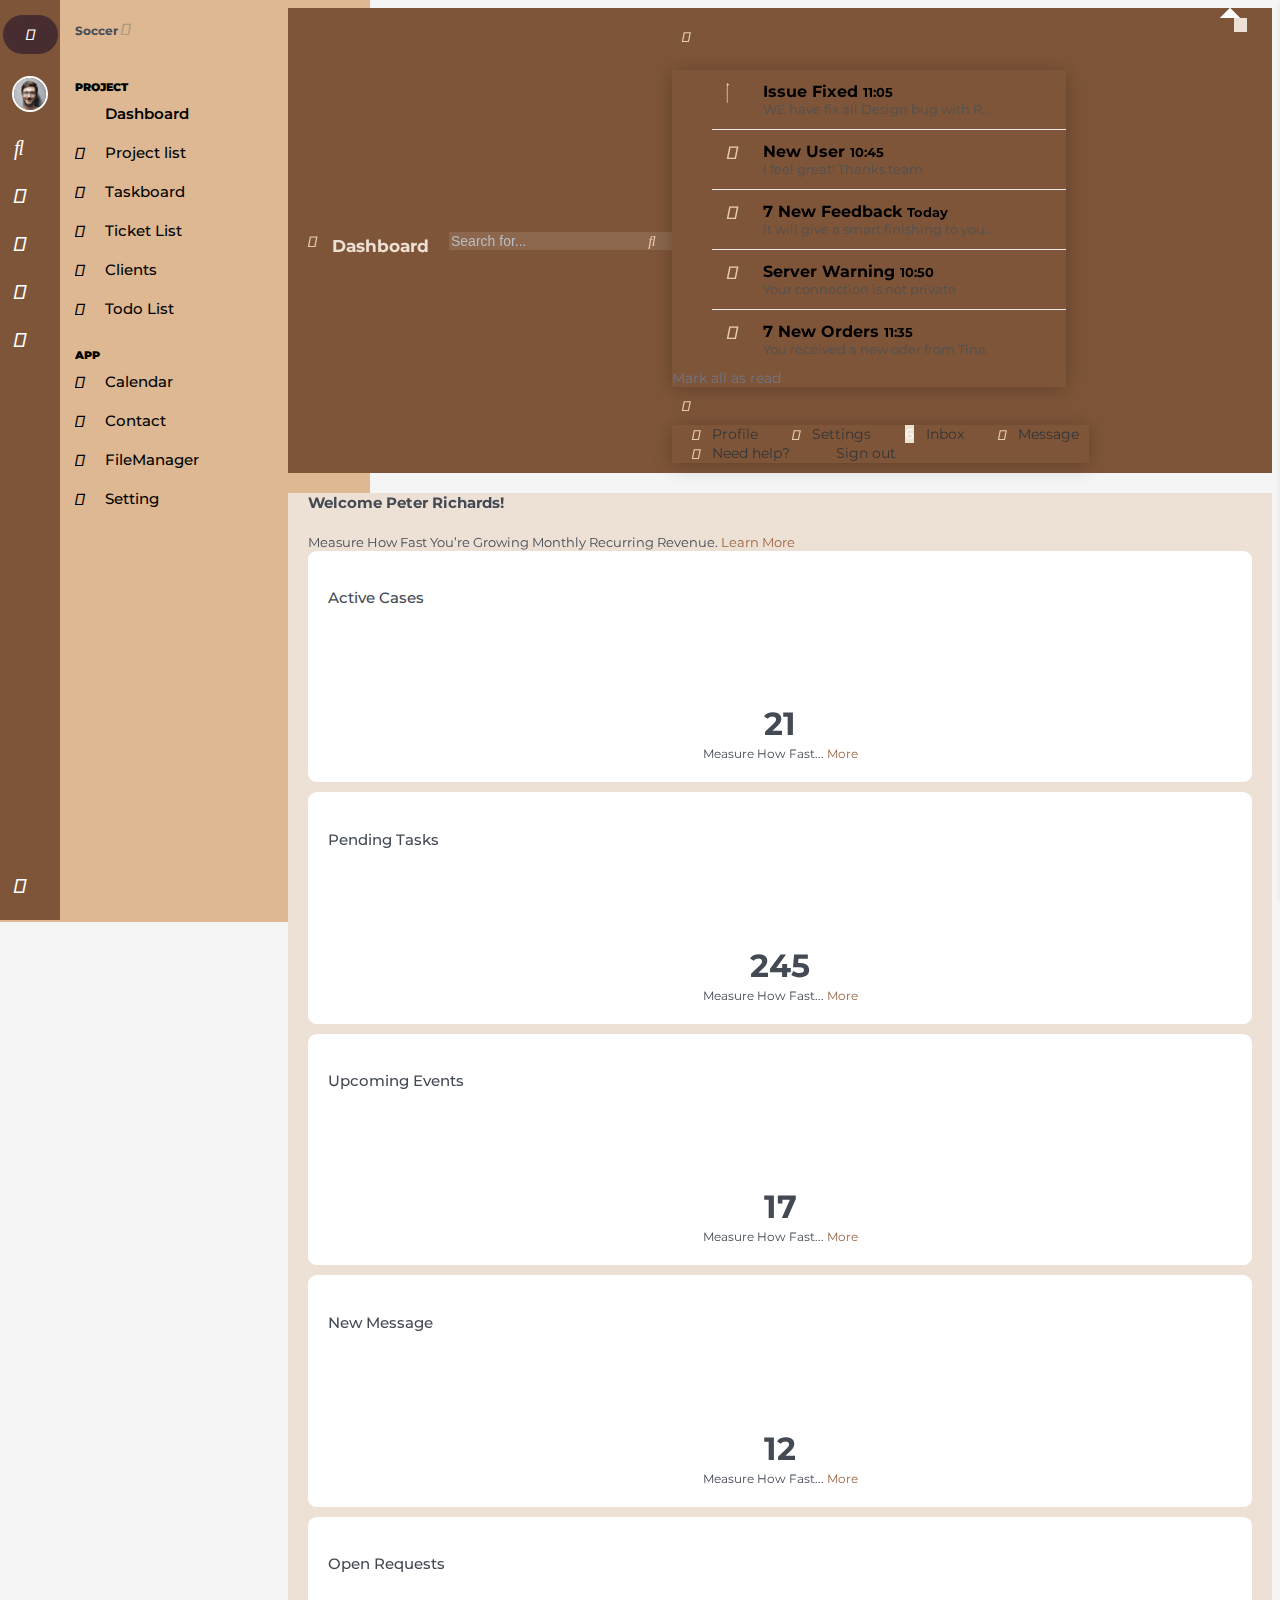
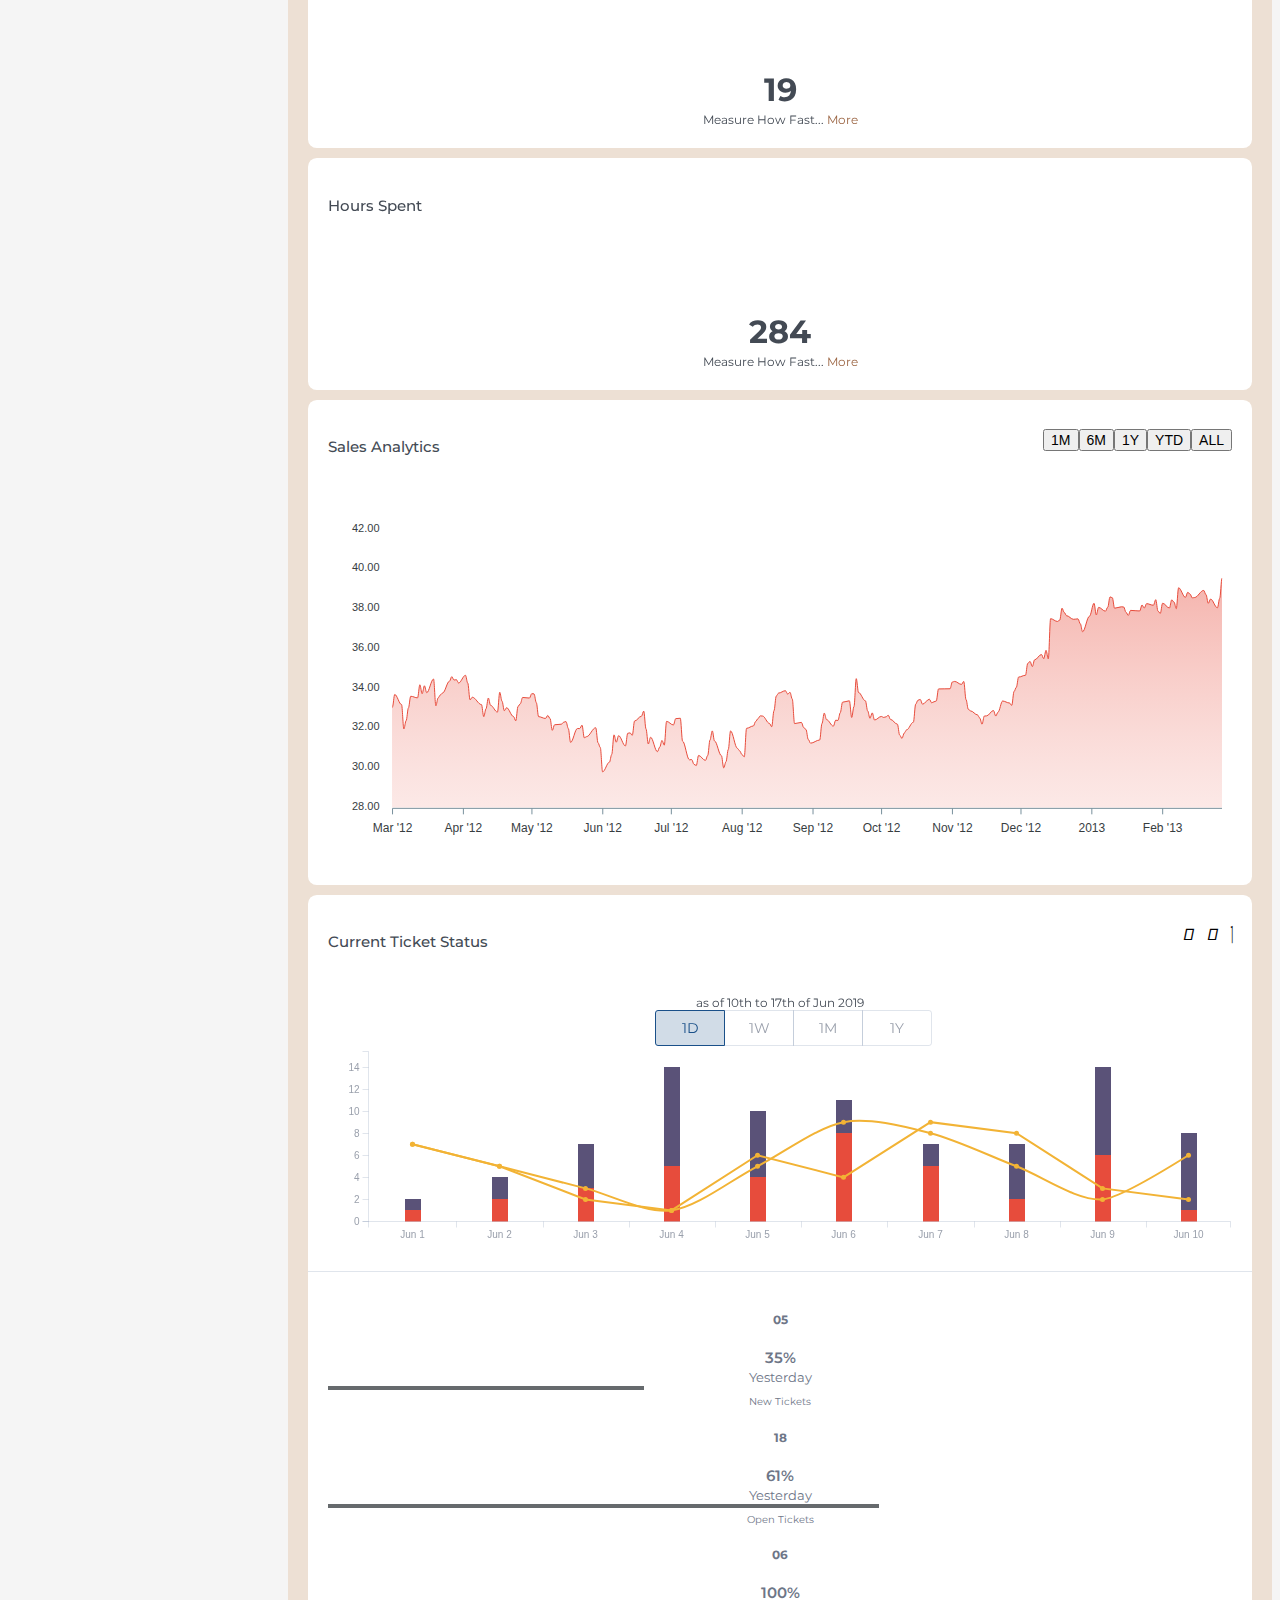
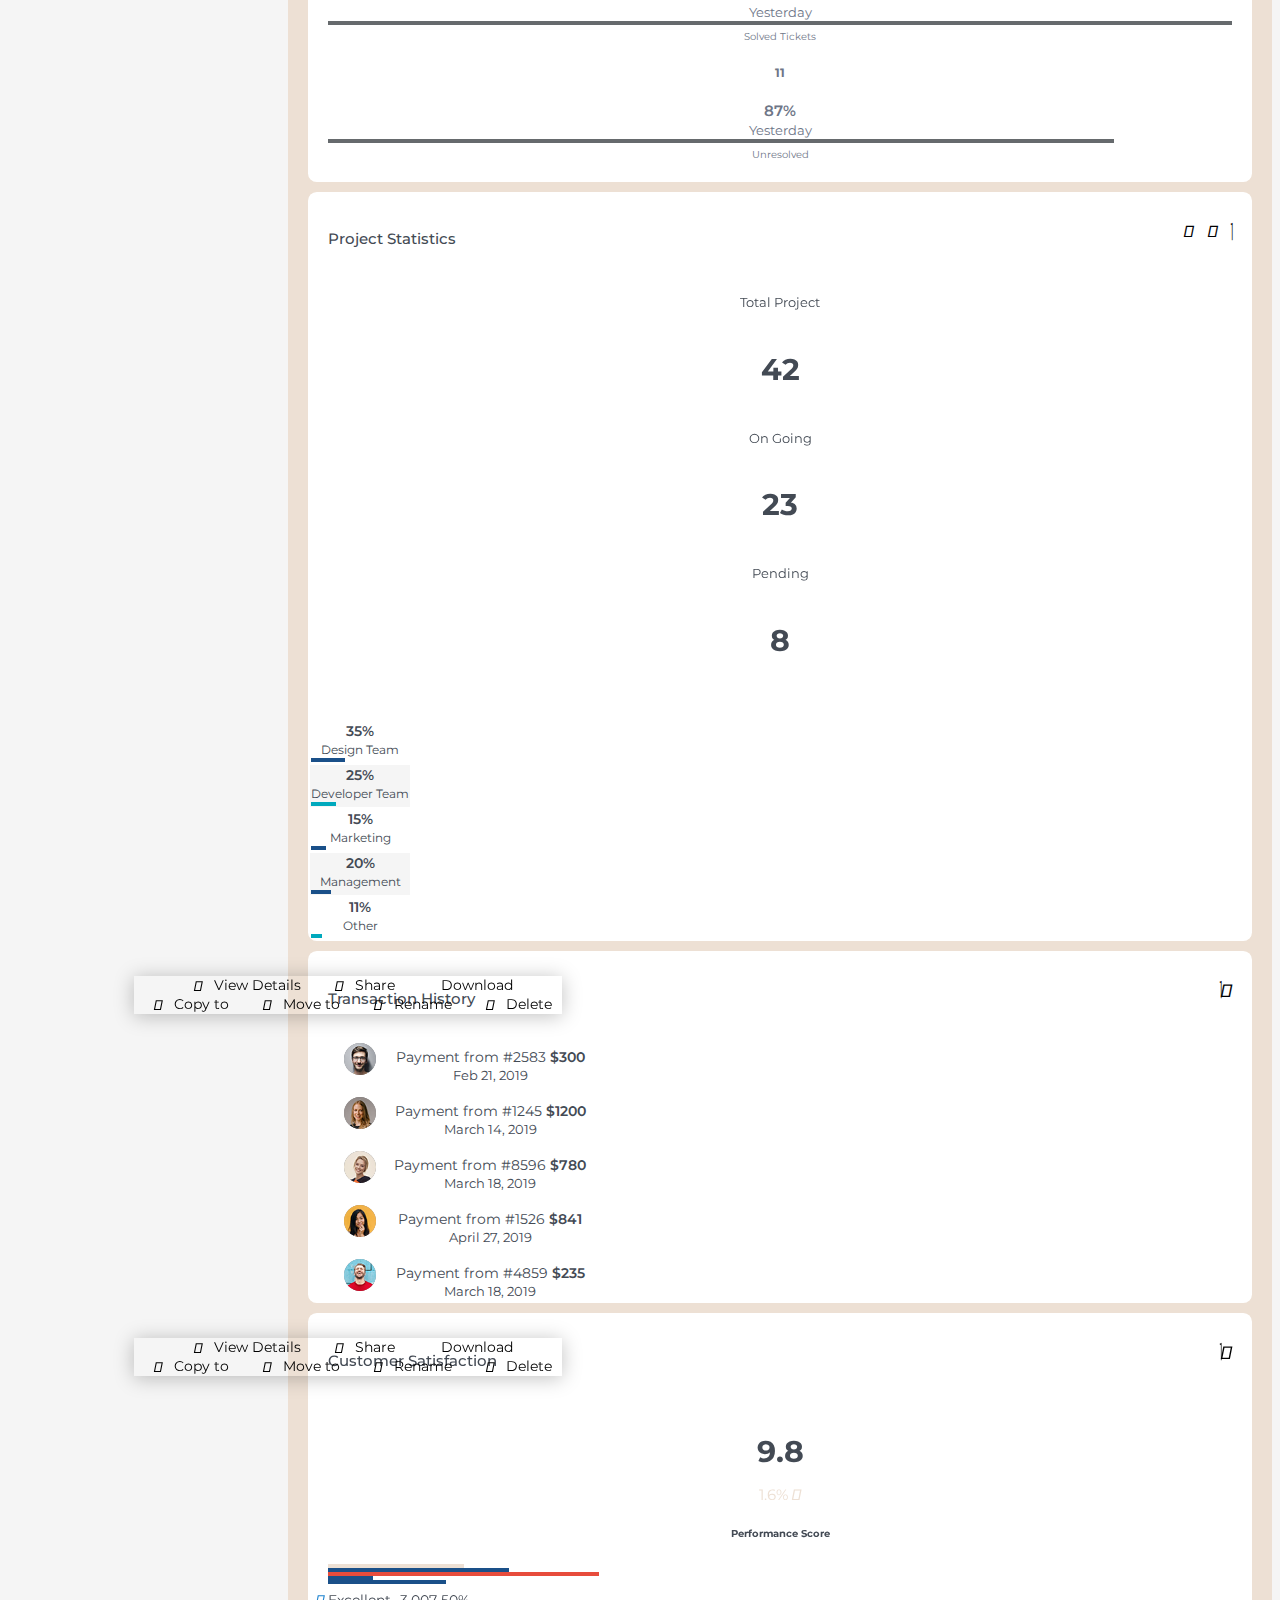
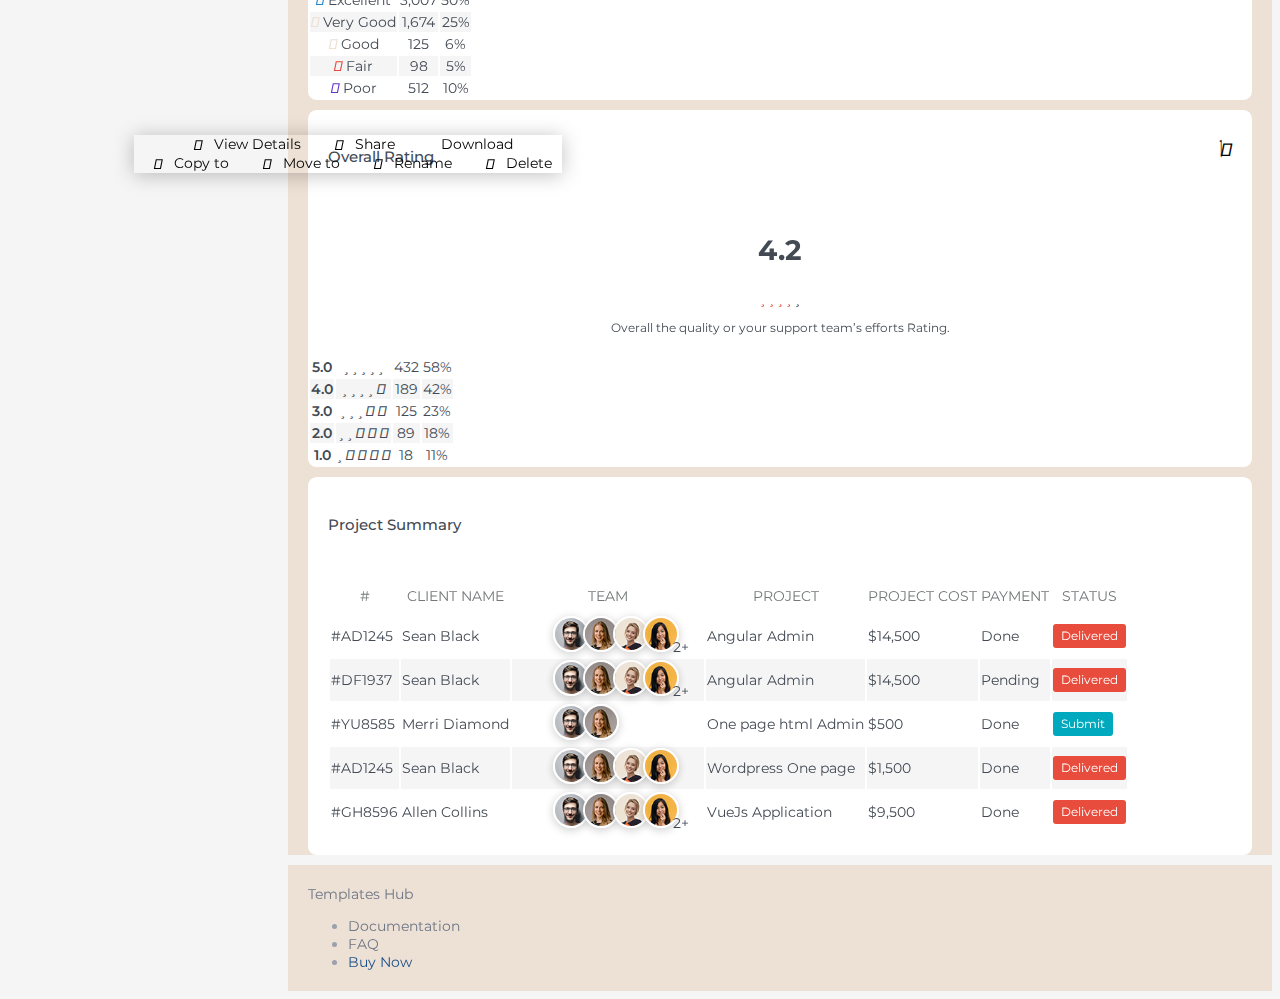
==== commit aa2531d1: "fix design issue" ====
--- a/index.html
+++ b/index.html
@@ -40,9 +40,7 @@
 
         <div id="header_top" class="header_top">
             <div class="container">
-                <!-- For github need to be uncomment -->
-                
-                <!-- <div class="hleft">
+                <div class="hleft">
                     <a class="header-brand" href="#"><i class="fas   fa-soccer-ball-o brand-logo"></i></a>
                     <div class="dropdown">
                         <a href="javascript:void(0)" class="nav-link user_btn"><img class="avatar"
@@ -54,26 +52,9 @@
                         <a href="#" class="nav-link icon xs-hide"><i class="far fa-id-card"></i></a>
                         <a href="#" class="nav-link icon xs-hide"><i class="far fa-comments"></i></a>
                         <a href="#" class="nav-link icon app_file xs-hide"><i class="far fa-folder"></i></a>
-                        <a href="javascript:void(0)" class="nav-link icon theme_btn xs-hide"><i
+                        <!-- <a href="javascript:void(0)" class="nav-link icon theme_btn xs-hide"><i
                                 class="fas fa-paint-brush" data-toggle="tooltip" data-placement="right"
-                                title="Themes"></i></a>
-                    </div>
-                </div> -->
-
-                <div class="hleft">
-                    <a class="header-brand" href="index.html"><i class="fas   fa-soccer-ball-o brand-logo"></i></a>
-                    <div class="dropdown">
-                        <a href="javascript:void(0)" class="nav-link user_btn"><img class="avatar"
-                                src="assets/images/user.png" alt="" data-toggle="tooltip" data-placement="right"
-                                title="User Menu" /></a>
-                        <a href="page-search.html" class="nav-link icon xs-hide"><i class="fas fa-search"></i></a>
-                        <a href="app-calendar.html" class="nav-link icon app_inbox xs-hide"><i class="fas fa-calendar"></i></a>
-                        <a href="app-contact.html" class="nav-link icon xs-hide"><i class="far fa-id-card"></i></a>
-                        <a href="app-chat.html" class="nav-link icon xs-hide"><i class="far fa-comments"></i></a>
-                        <a href="app-filemanager.html" class="nav-link icon app_file xs-hide"><i class="far fa-folder"></i></a>
-                        <a href="javascript:void(0)" class="nav-link icon theme_btn xs-hide"><i
-                                class="fas fa-paint-brush" data-toggle="tooltip" data-placement="right"
-                                title="Themes"></i></a>
+                                title="Themes"></i></a> -->
                     </div>
                 </div>
                 <div class="hright">
@@ -264,7 +245,7 @@
 
         <div class="user_div">
             <h5 class="brand-name mb-4">Soccer<a href="javascript:void(0)" class="user_btn"><i
-                        class="icon-logout"></i></a></h5>
+                        class="fas fa-sign-out-alt"></i></a></h5>
             <div class="card-body">
                 <a href="#"><img class="card-profile-img" src="assets/images/sm/avatar1.jpg" alt=""></a>
                 <h6 class="mb-0">Peter Richards</h6>
@@ -357,19 +338,21 @@
             <nav id="left-sidebar-nav" class="sidebar-nav">
                 <ul class="metismenu">
                     <li class="g_heading">Project</li>
-                    <li class="active"><a href="#"><i class="fas fa-tachometer-alt"></i><span>Dashboard</span></a> </li>
-                    <li><a href="project-list.html"><i class="fas   fa-list-ol"></i><span>Project list</span></a></li>
-                    <li><a href="project-taskboard.html"><i class="fas fa-calendar-check-o"></i><span>Taskboard</span></a></li>
-                    <li><a href="project-ticket.html"><i class="fas fa-list-ul"></i><span>Ticket List</span></a></li>
+                    <li class="active"><a href="#"><i
+                                class="fas fa-tachometer-alt"></i><span>Dashboard</span></a>
+                    </li>
+                    <li><a href="#"><i class="fas   fa-list-ol"></i><span>Project list</span></a></li>
+                    <li><a href="#"><i class="fas fa-calendar-check-o"></i><span>Taskboard</span></a></li>
+                    <li><a href="#"><i class="fas fa-list-ul"></i><span>Ticket List</span></a></li>
                    
-                    <li><a href="project-clients.html"><i class="fas   fa-user"></i><span>Clients</span></a></li>
-                    <li><a href="project-todo.html"><i class="fas fa-check-square "></i><span>Todo List</span></a></li>
+                    <li><a href="#"><i class="fas   fa-user"></i><span>Clients</span></a></li>
+                    <li><a href="#"><i class="fas fa-check-square "></i><span>Todo List</span></a></li>
                     
                     <li class="g_heading">App</li>
-                    <li><a href="app-calendar.html"><i class="fas   fa-calendar"></i><span>Calendar</span></a></li>
-                    <li><a href="app-contact.html"><i class="fas   fa-address-book"></i><span>Contact</span></a></li>
-                    <li><a href="app-filemanager.html"><i class="fas   fa-folder"></i><span>FileManager</span></a></li>
-                    <li><a href="app-setting.html"><i class="fas   fa-gear"></i><span>Setting</span></a></li>
+                    <li><a href="#"><i class="fas   fa-calendar"></i><span>Calendar</span></a></li>
+                    <li><a href="#"><i class="fas   fa-address-book"></i><span>Contact</span></a></li>
+                    <li><a href="#"><i class="fas   fa-folder"></i><span>FileManager</span></a></li>
+                    <li><a href="#"><i class="fas   fa-gear"></i><span>Setting</span></a></li>
                 </ul>
             </nav>
         </div>
@@ -874,7 +857,7 @@
                                                 <a href="javascript:void(0)" class="dropdown-item"><i
                                                         class="dropdown-icon fas fa-share-alt"></i> Share </a>
                                                 <a href="javascript:void(0)" class="dropdown-item"><i
-                                                        class="dropdown-icon fas fa-cloud-download"></i> Download</a>
+                                                        class="dropdown-icon fas fa-cloud-download-alt"></i> Download</a>
                                                 <div class="dropdown-divider"></div>
                                                 <a href="javascript:void(0)" class="dropdown-item"><i
                                                         class="dropdown-icon fas fa-copy"></i> Copy to</a>
@@ -956,7 +939,7 @@
                                                 <a href="javascript:void(0)" class="dropdown-item"><i
                                                         class="dropdown-icon fas fa-share-alt"></i> Share </a>
                                                 <a href="javascript:void(0)" class="dropdown-item"><i
-                                                        class="dropdown-icon fas fa-cloud-download"></i> Download</a>
+                                                        class="dropdown-icon fas fa-cloud-download-alt"></i> Download</a>
                                                 <div class="dropdown-divider"></div>
                                                 <a href="javascript:void(0)" class="dropdown-item"><i
                                                         class="dropdown-icon fas fa-copy"></i> Copy to</a>
@@ -1046,7 +1029,7 @@
                                                 <a href="javascript:void(0)" class="dropdown-item"><i
                                                         class="dropdown-icon fas fa-share-alt"></i> Share </a>
                                                 <a href="javascript:void(0)" class="dropdown-item"><i
-                                                        class="dropdown-icon fas fa-cloud-download"></i> Download</a>
+                                                        class="dropdown-icon fas fa-cloud-download-alt"></i> Download</a>
                                                 <div class="dropdown-divider"></div>
                                                 <a href="javascript:void(0)" class="dropdown-item"><i
                                                         class="dropdown-icon fas fa-copy"></i> Copy to</a>
--- a/assets/css/main.css
+++ b/assets/css/main.css
@@ -8629,7 +8629,7 @@
 }
 
 .page .section-body {
-    background: #ede0d4;
+    background: #ede0d4
 }
 
 .section-body {
@@ -10737,7 +10737,7 @@
 
 .card-options a:not(.btn):hover {
     text-decoration: none;
-    color: #7f5539
+    color: #ffffff
 }
 
 .card-options .dropdown-toggle:after {
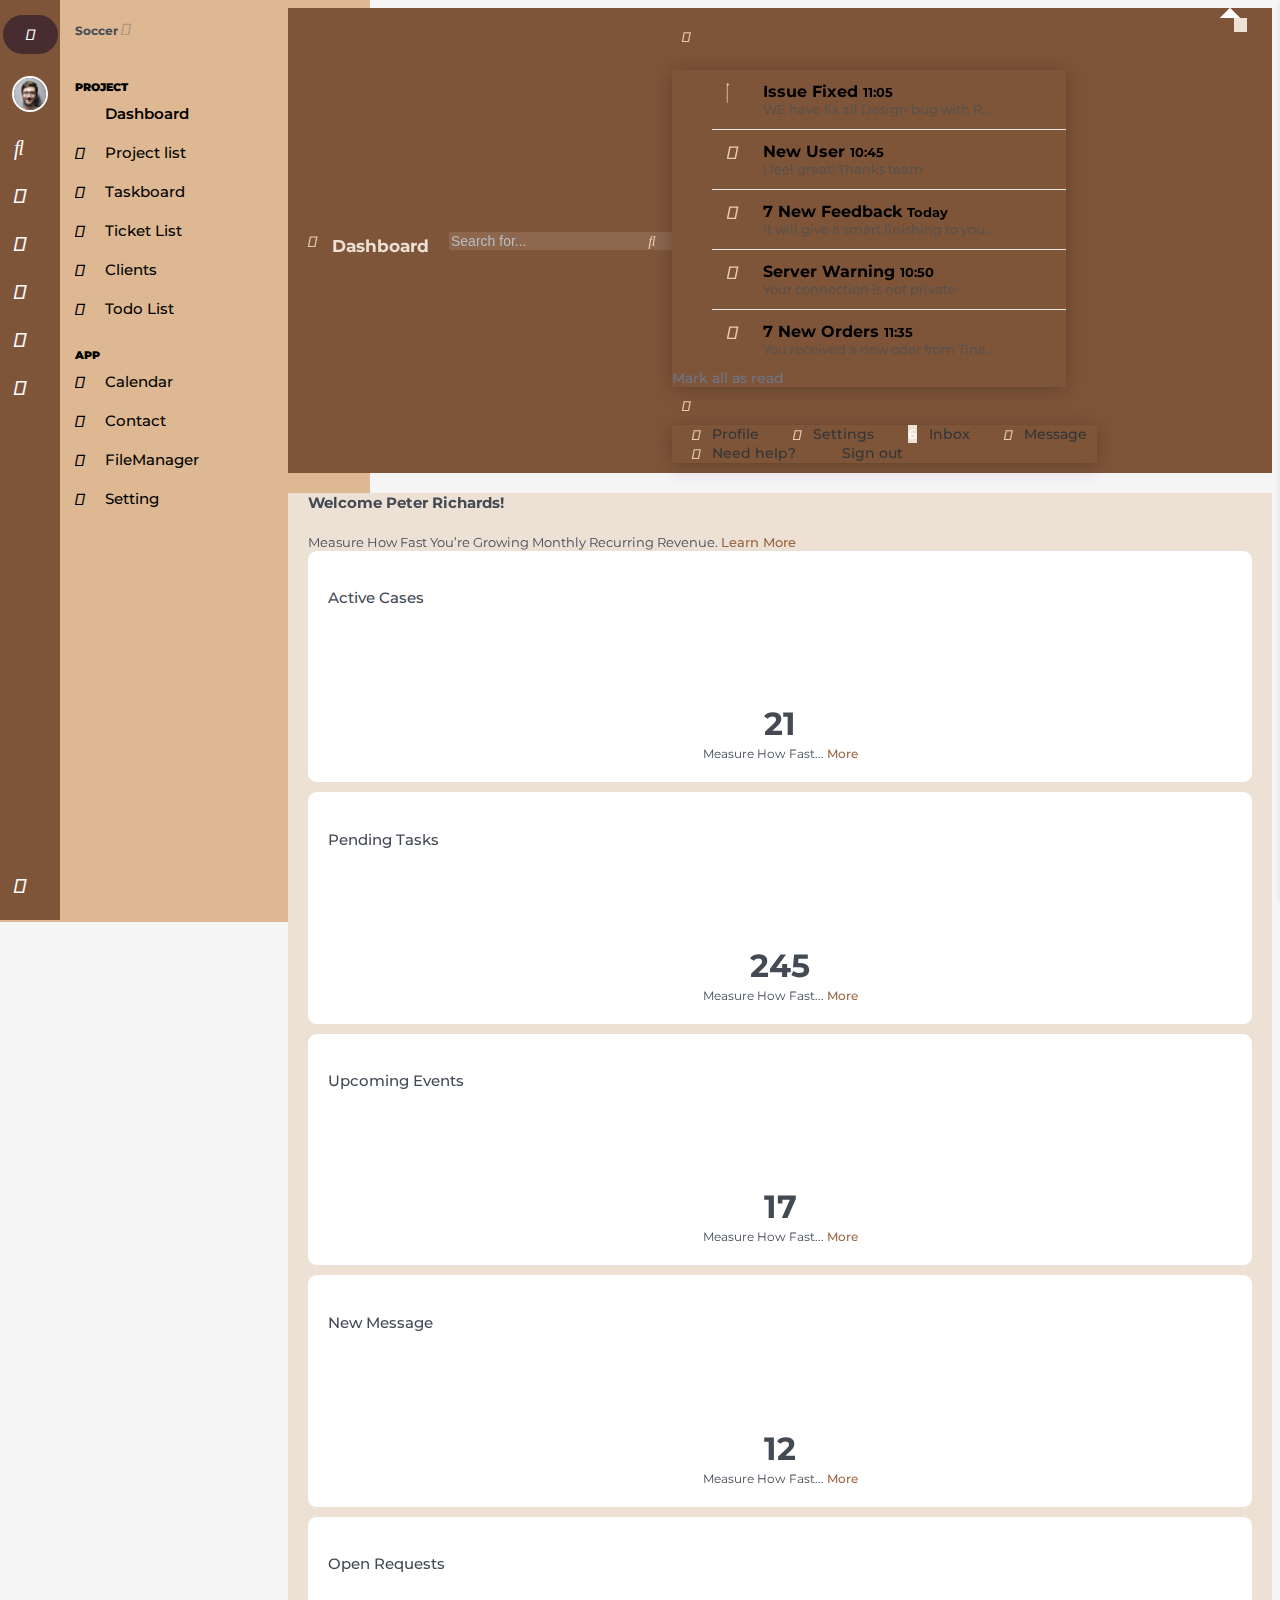
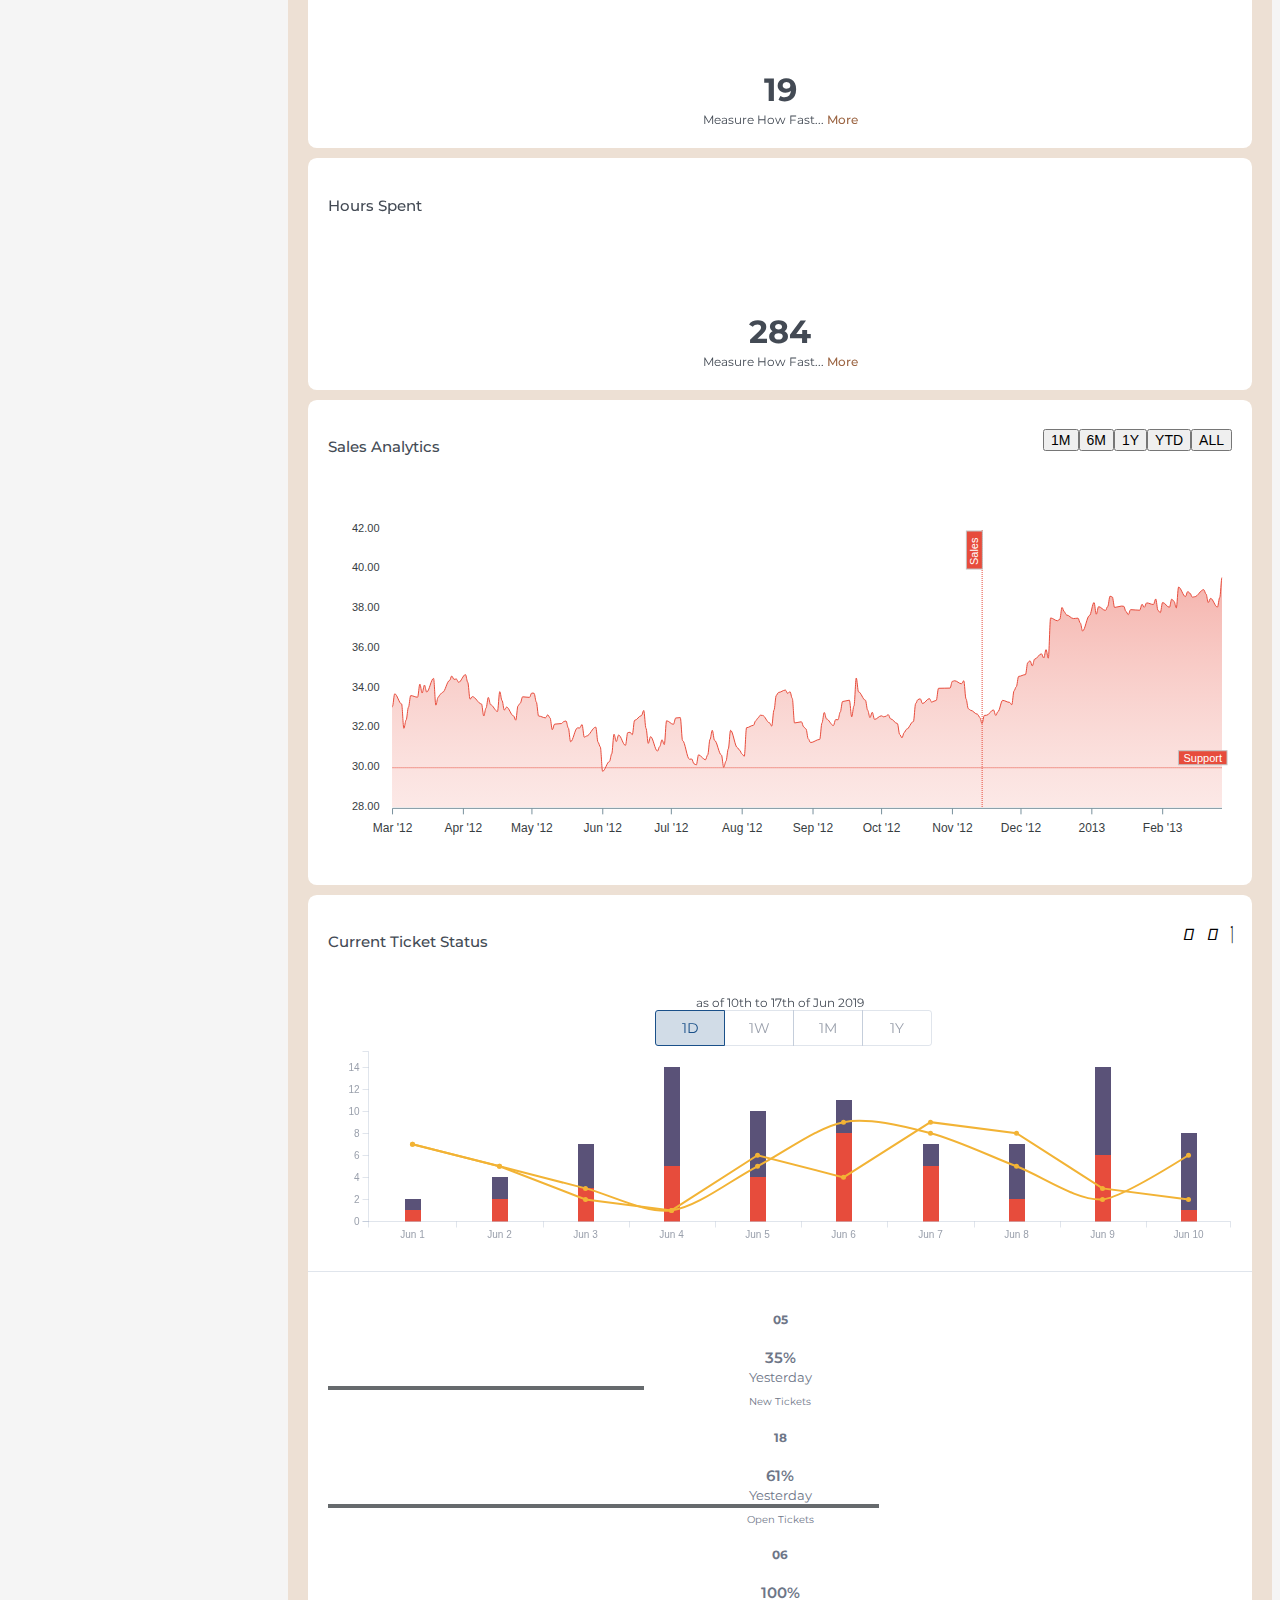
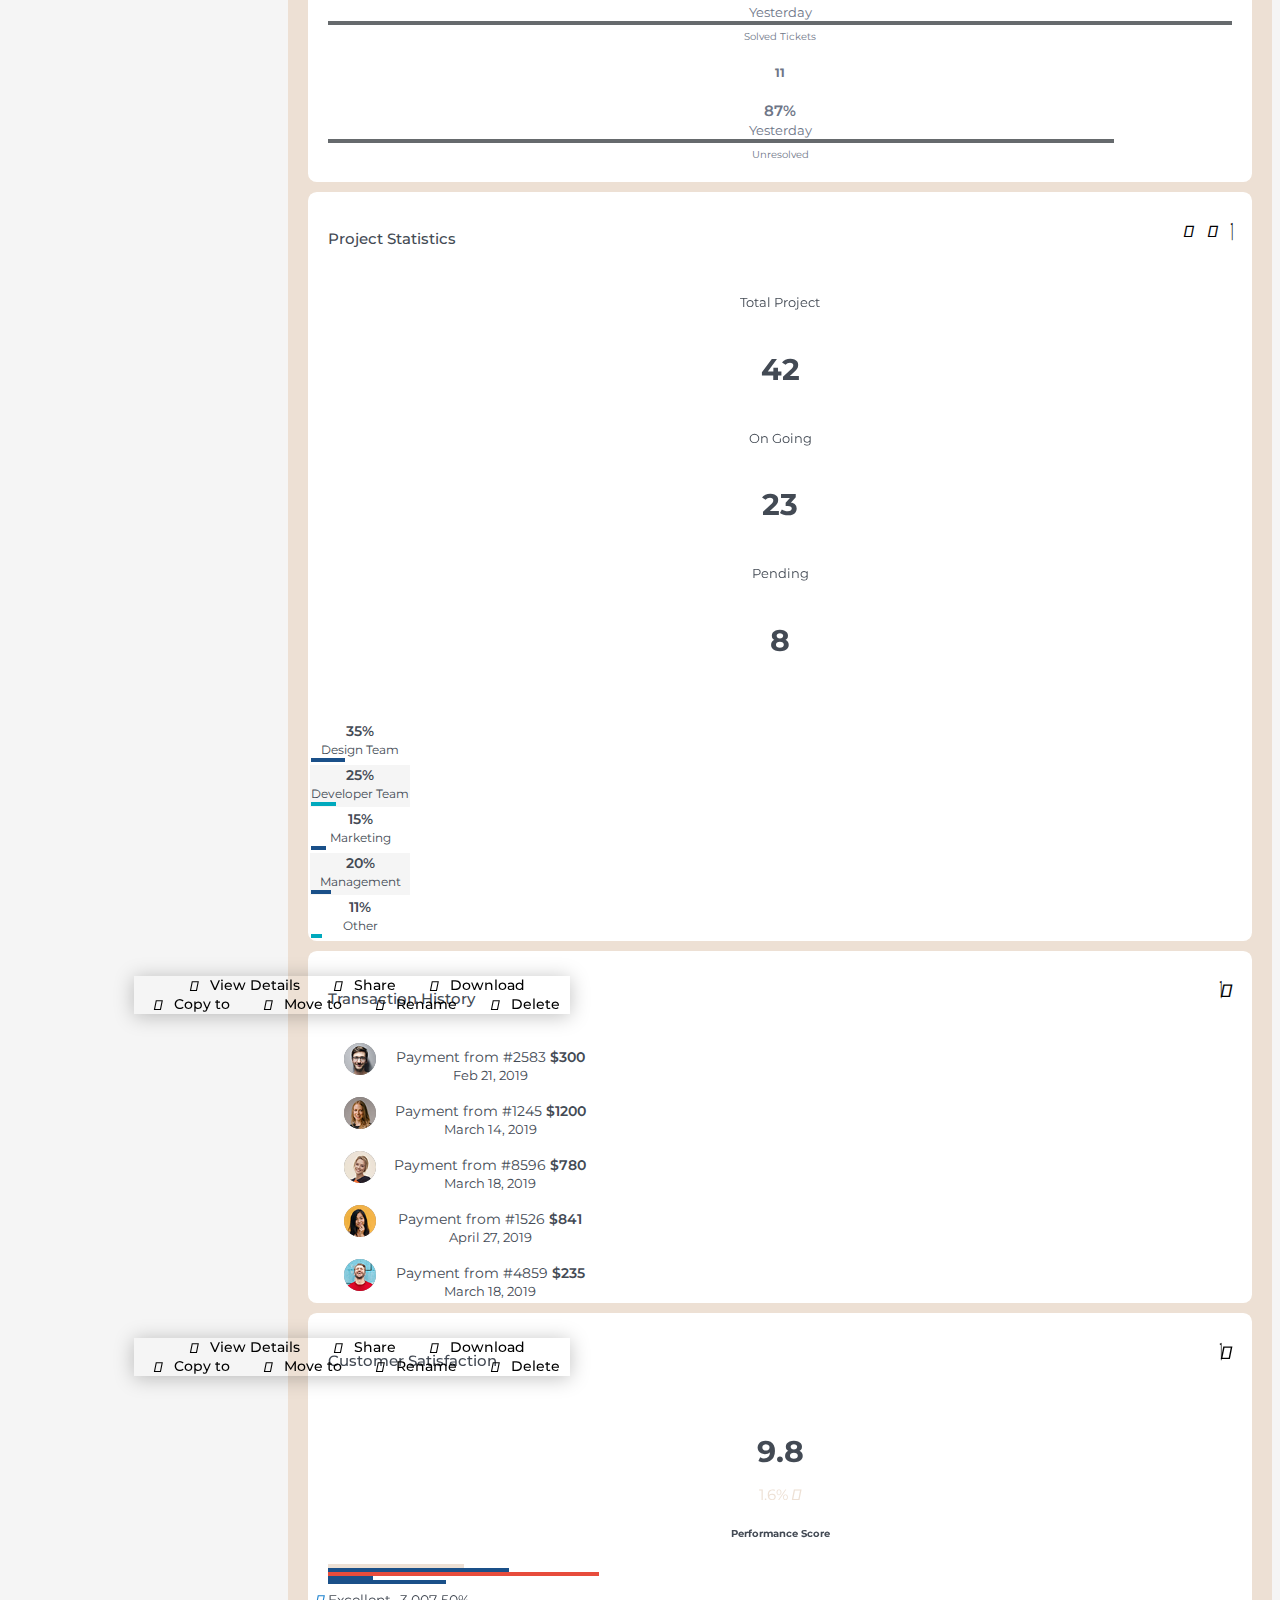
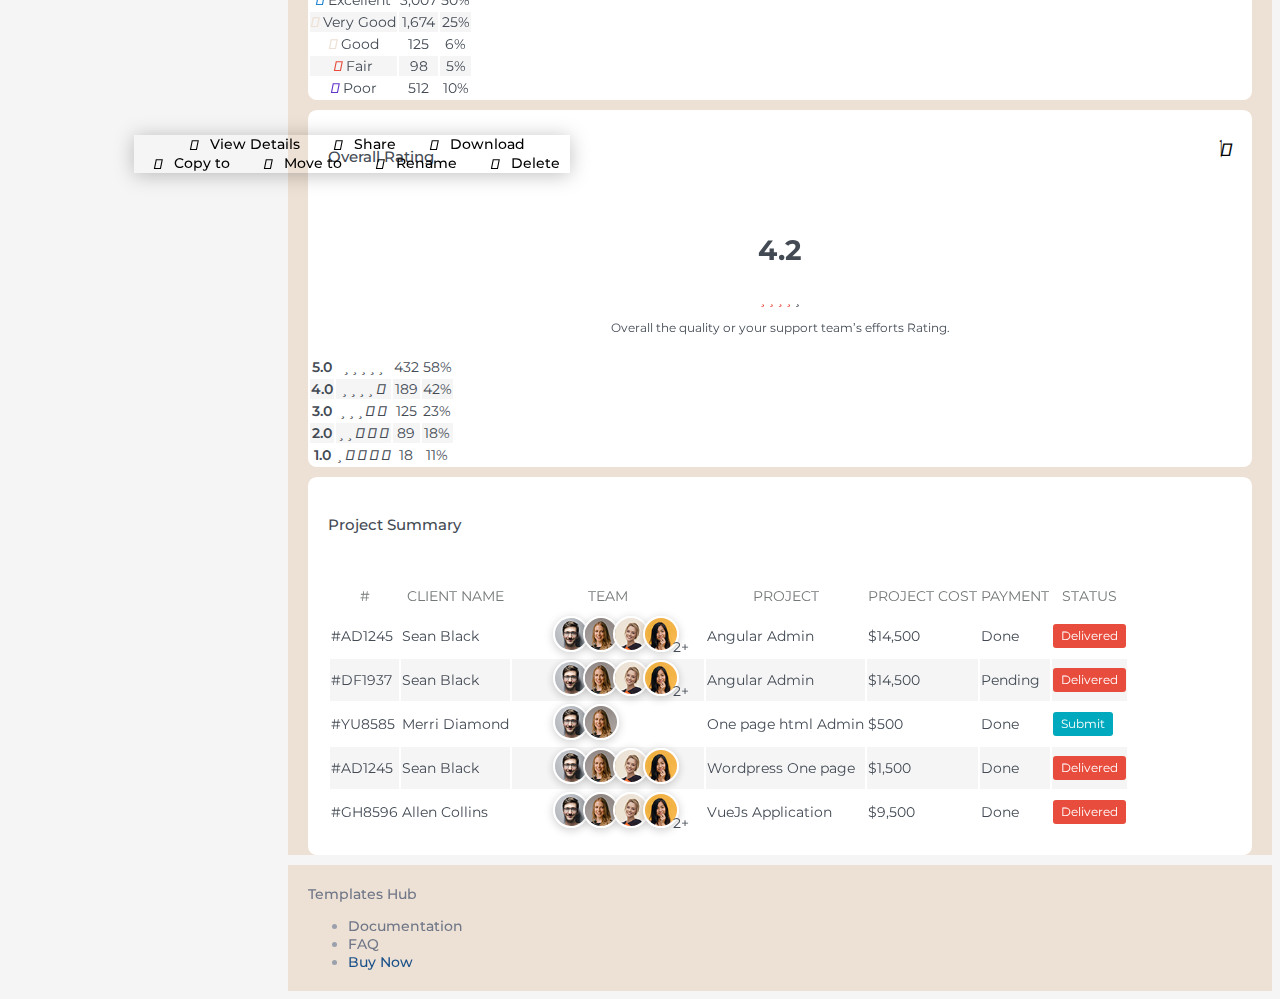
==== commit 338272d3: "updated all design" ====
--- a/index.html
+++ b/index.html
@@ -40,7 +40,9 @@
 
         <div id="header_top" class="header_top">
             <div class="container">
-                <div class="hleft">
+                <!-- For github need to be uncomment -->
+                
+                <!-- <div class="hleft">
                     <a class="header-brand" href="#"><i class="fas   fa-soccer-ball-o brand-logo"></i></a>
                     <div class="dropdown">
                         <a href="javascript:void(0)" class="nav-link user_btn"><img class="avatar"
@@ -52,9 +54,26 @@
                         <a href="#" class="nav-link icon xs-hide"><i class="far fa-id-card"></i></a>
                         <a href="#" class="nav-link icon xs-hide"><i class="far fa-comments"></i></a>
                         <a href="#" class="nav-link icon app_file xs-hide"><i class="far fa-folder"></i></a>
-                        <!-- <a href="javascript:void(0)" class="nav-link icon theme_btn xs-hide"><i
+                        <a href="javascript:void(0)" class="nav-link icon theme_btn xs-hide"><i
                                 class="fas fa-paint-brush" data-toggle="tooltip" data-placement="right"
-                                title="Themes"></i></a> -->
+                                title="Themes"></i></a>
+                    </div>
+                </div> -->
+
+                <div class="hleft">
+                    <a class="header-brand" href="index.html"><i class="fas   fa-soccer-ball-o brand-logo"></i></a>
+                    <div class="dropdown">
+                        <a href="javascript:void(0)" class="nav-link user_btn"><img class="avatar"
+                                src="assets/images/user.png" alt="" data-toggle="tooltip" data-placement="right"
+                                title="User Menu" /></a>
+                        <a href="page-search.html" class="nav-link icon xs-hide"><i class="fas fa-search"></i></a>
+                        <a href="app-calendar.html" class="nav-link icon app_inbox xs-hide"><i class="fas fa-calendar"></i></a>
+                        <a href="app-contact.html" class="nav-link icon xs-hide"><i class="far fa-id-card"></i></a>
+                        <a href="app-chat.html" class="nav-link icon xs-hide"><i class="far fa-comments"></i></a>
+                        <a href="app-filemanager.html" class="nav-link icon app_file xs-hide"><i class="far fa-folder"></i></a>
+                        <a href="javascript:void(0)" class="nav-link icon theme_btn xs-hide"><i
+                                class="fas fa-paint-brush" data-toggle="tooltip" data-placement="right"
+                                title="Themes"></i></a>
                     </div>
                 </div>
                 <div class="hright">
@@ -245,7 +264,7 @@
 
         <div class="user_div">
             <h5 class="brand-name mb-4">Soccer<a href="javascript:void(0)" class="user_btn"><i
-                        class="fas fa-sign-out-alt"></i></a></h5>
+                        class="icon-logout"></i></a></h5>
             <div class="card-body">
                 <a href="#"><img class="card-profile-img" src="assets/images/sm/avatar1.jpg" alt=""></a>
                 <h6 class="mb-0">Peter Richards</h6>
@@ -338,21 +357,19 @@
             <nav id="left-sidebar-nav" class="sidebar-nav">
                 <ul class="metismenu">
                     <li class="g_heading">Project</li>
-                    <li class="active"><a href="#"><i
-                                class="fas fa-tachometer-alt"></i><span>Dashboard</span></a>
-                    </li>
-                    <li><a href="#"><i class="fas   fa-list-ol"></i><span>Project list</span></a></li>
-                    <li><a href="#"><i class="fas fa-calendar-check-o"></i><span>Taskboard</span></a></li>
-                    <li><a href="#"><i class="fas fa-list-ul"></i><span>Ticket List</span></a></li>
+                    <li class="active"><a href="#"><i class="fas fa-tachometer-alt"></i><span>Dashboard</span></a> </li>
+                    <li><a href="project-list.html"><i class="fas   fa-list-ol"></i><span>Project list</span></a></li>
+                    <li><a href="project-taskboard.html"><i class="fas fa-calendar-check-o"></i><span>Taskboard</span></a></li>
+                    <li><a href="project-ticket.html"><i class="fas fa-list-ul"></i><span>Ticket List</span></a></li>
                    
-                    <li><a href="#"><i class="fas   fa-user"></i><span>Clients</span></a></li>
-                    <li><a href="#"><i class="fas fa-check-square "></i><span>Todo List</span></a></li>
+                    <li><a href="project-clients.html"><i class="fas   fa-user"></i><span>Clients</span></a></li>
+                    <li><a href="project-todo.html"><i class="fas fa-check-square "></i><span>Todo List</span></a></li>
                     
                     <li class="g_heading">App</li>
-                    <li><a href="#"><i class="fas   fa-calendar"></i><span>Calendar</span></a></li>
-                    <li><a href="#"><i class="fas   fa-address-book"></i><span>Contact</span></a></li>
-                    <li><a href="#"><i class="fas   fa-folder"></i><span>FileManager</span></a></li>
-                    <li><a href="#"><i class="fas   fa-gear"></i><span>Setting</span></a></li>
+                    <li><a href="app-calendar.html"><i class="fas   fa-calendar"></i><span>Calendar</span></a></li>
+                    <li><a href="app-contact.html"><i class="fas   fa-address-book"></i><span>Contact</span></a></li>
+                    <li><a href="app-filemanager.html"><i class="fas   fa-folder"></i><span>FileManager</span></a></li>
+                    <li><a href="app-setting.html"><i class="fas   fa-gear"></i><span>Setting</span></a></li>
                 </ul>
             </nav>
         </div>
@@ -857,7 +874,7 @@
                                                 <a href="javascript:void(0)" class="dropdown-item"><i
                                                         class="dropdown-icon fas fa-share-alt"></i> Share </a>
                                                 <a href="javascript:void(0)" class="dropdown-item"><i
-                                                        class="dropdown-icon fas fa-cloud-download-alt"></i> Download</a>
+                                                        class="dropdown-icon fas fa-cloud-download"></i> Download</a>
                                                 <div class="dropdown-divider"></div>
                                                 <a href="javascript:void(0)" class="dropdown-item"><i
                                                         class="dropdown-icon fas fa-copy"></i> Copy to</a>
@@ -939,7 +956,7 @@
                                                 <a href="javascript:void(0)" class="dropdown-item"><i
                                                         class="dropdown-icon fas fa-share-alt"></i> Share </a>
                                                 <a href="javascript:void(0)" class="dropdown-item"><i
-                                                        class="dropdown-icon fas fa-cloud-download-alt"></i> Download</a>
+                                                        class="dropdown-icon fas fa-cloud-download"></i> Download</a>
                                                 <div class="dropdown-divider"></div>
                                                 <a href="javascript:void(0)" class="dropdown-item"><i
                                                         class="dropdown-icon fas fa-copy"></i> Copy to</a>
@@ -1029,7 +1046,7 @@
                                                 <a href="javascript:void(0)" class="dropdown-item"><i
                                                         class="dropdown-icon fas fa-share-alt"></i> Share </a>
                                                 <a href="javascript:void(0)" class="dropdown-item"><i
-                                                        class="dropdown-icon fas fa-cloud-download-alt"></i> Download</a>
+                                                        class="dropdown-icon fas fa-cloud-download"></i> Download</a>
                                                 <div class="dropdown-divider"></div>
                                                 <a href="javascript:void(0)" class="dropdown-item"><i
                                                         class="dropdown-icon fas fa-copy"></i> Copy to</a>
--- a/assets/css/main.css
+++ b/assets/css/main.css
@@ -8629,7 +8629,7 @@
 }
 
 .page .section-body {
-    background: #ede0d4
+    background: #ede0d4;
 }
 
 .section-body {
@@ -10056,22 +10056,24 @@
 
 .nav-tabs .nav-link {
     transition: .3s border-color;
-    font-weight: 400;
+    font-weight: 500;
     border: 0;
     color: inherit;
     border-bottom: 3px solid transparent;
     margin-bottom: -1px;
-    padding: 1rem 0
+    padding: 1rem 0;
+    color:#9c6644
 }
 
 .nav-tabs .nav-link:hover:not(.disabled) {
-    border-color: #6e7687;
-    color: #6e7687
+    border-color:#a44200 ;
+    color: #a44200 
 }
 
 .nav-tabs .nav-link.active {
-    border-color: #2185d0;
-    color: #2185d0;
+    font-weight: 700;
+    border-color: #7f5539;
+    color: #7f5539;
     background: transparent
 }
 
@@ -10737,7 +10739,7 @@
 
 .card-options a:not(.btn):hover {
     text-decoration: none;
-    color: #ffffff
+    color: #7f5539
 }
 
 .card-options .dropdown-toggle:after {
--- a/assets/css/theme1.css
+++ b/assets/css/theme1.css
@@ -3,9 +3,17 @@
     background: #E74C3C
 }
 
-a,
-.btn-link {
+a, .btn-link {
+    font-weight: 500;
     color: #9c6644
+ 
+}
+.btn-link:hover {
+    color: #a44200 
+}
+
+a:hover{
+    color: #a44200 
 }
 
 .text-green,
@@ -31,7 +39,14 @@
 .badge-primary {
     background-color: #ede0d4
 }
-
+.btn-add {
+    background: #9c6644 ;
+    color: #fff; 
+}
+.btn-add:hover {
+    background: #7f5539 ;
+    color: #fff ;
+}
 .btn-primary {
     background: #1A5089;
     color: #fff;
@@ -44,8 +59,8 @@
 }
 
 .nav-tabs .nav-link.active {
-    border-color: #E74C3C;
-    color: #E74C3C
+    border-color: #7f5539;
+    color: #7f5539
 }
 
 .form-control:focus {
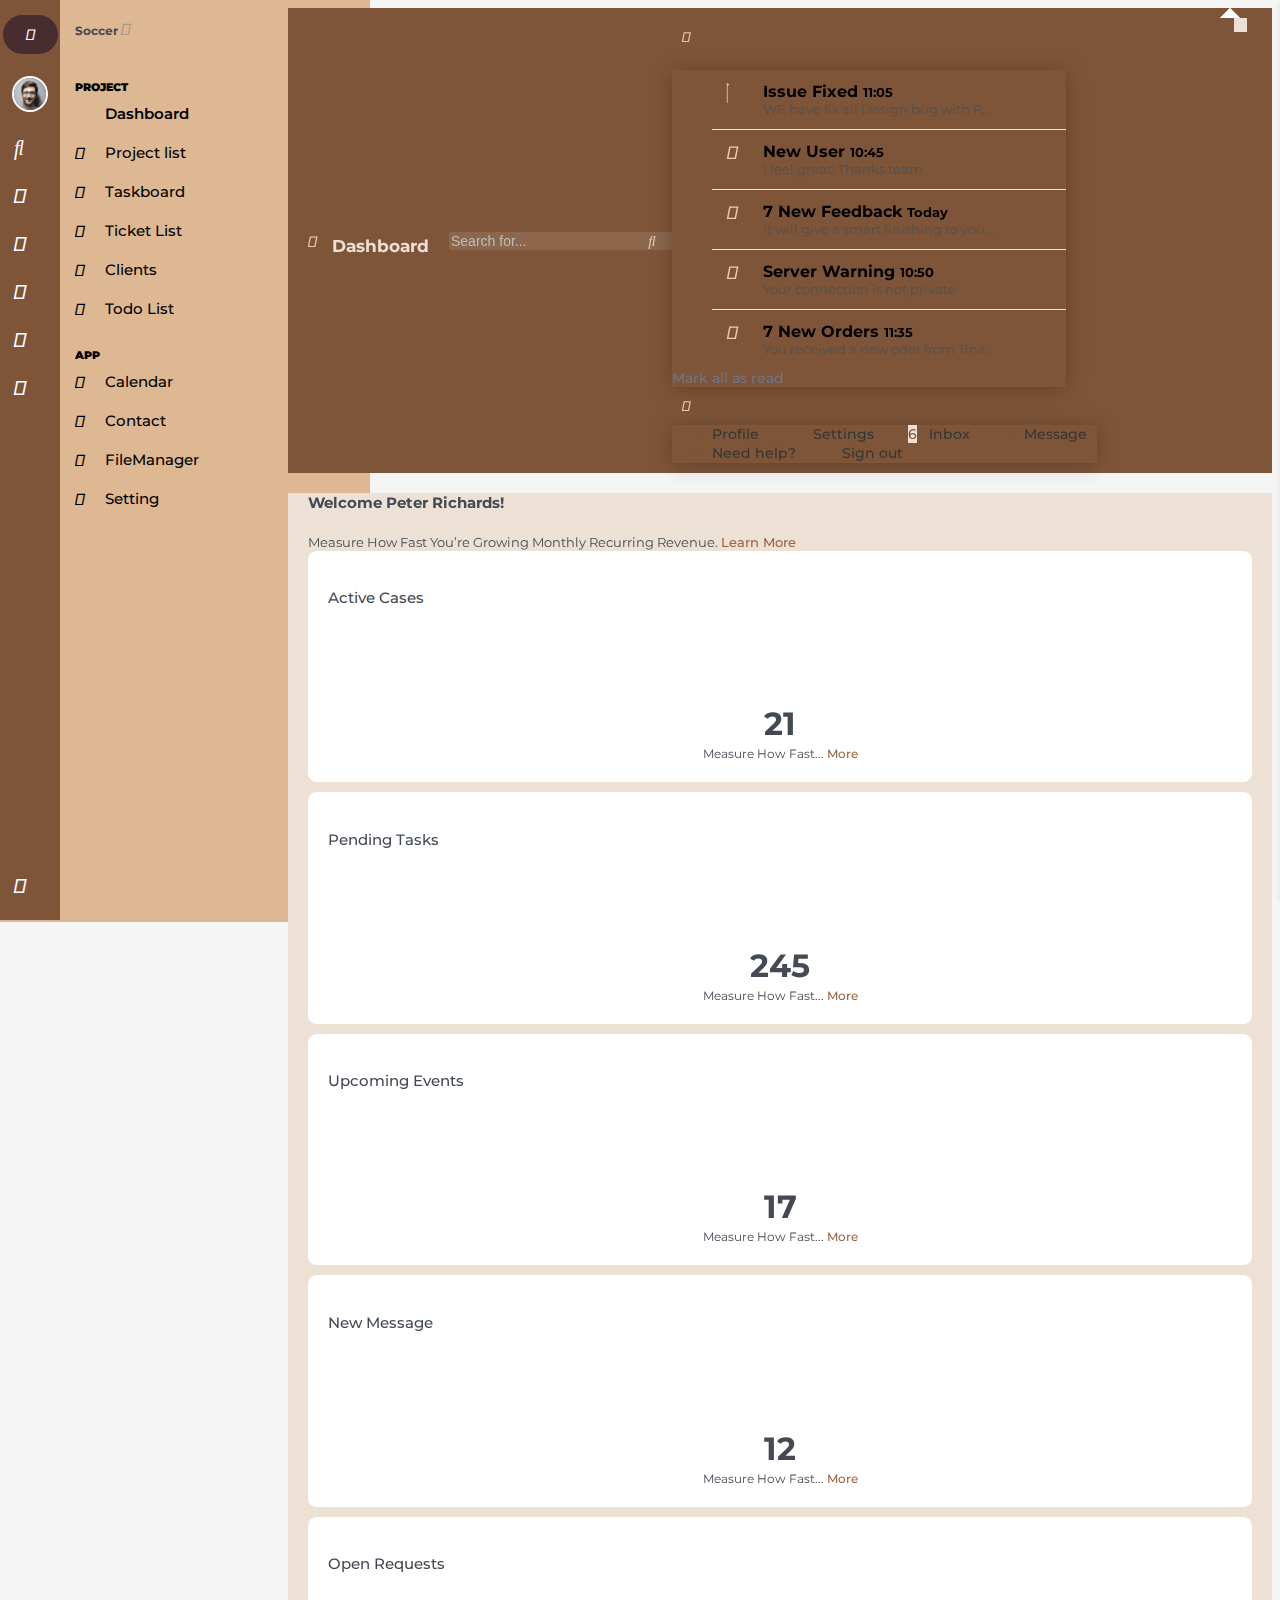
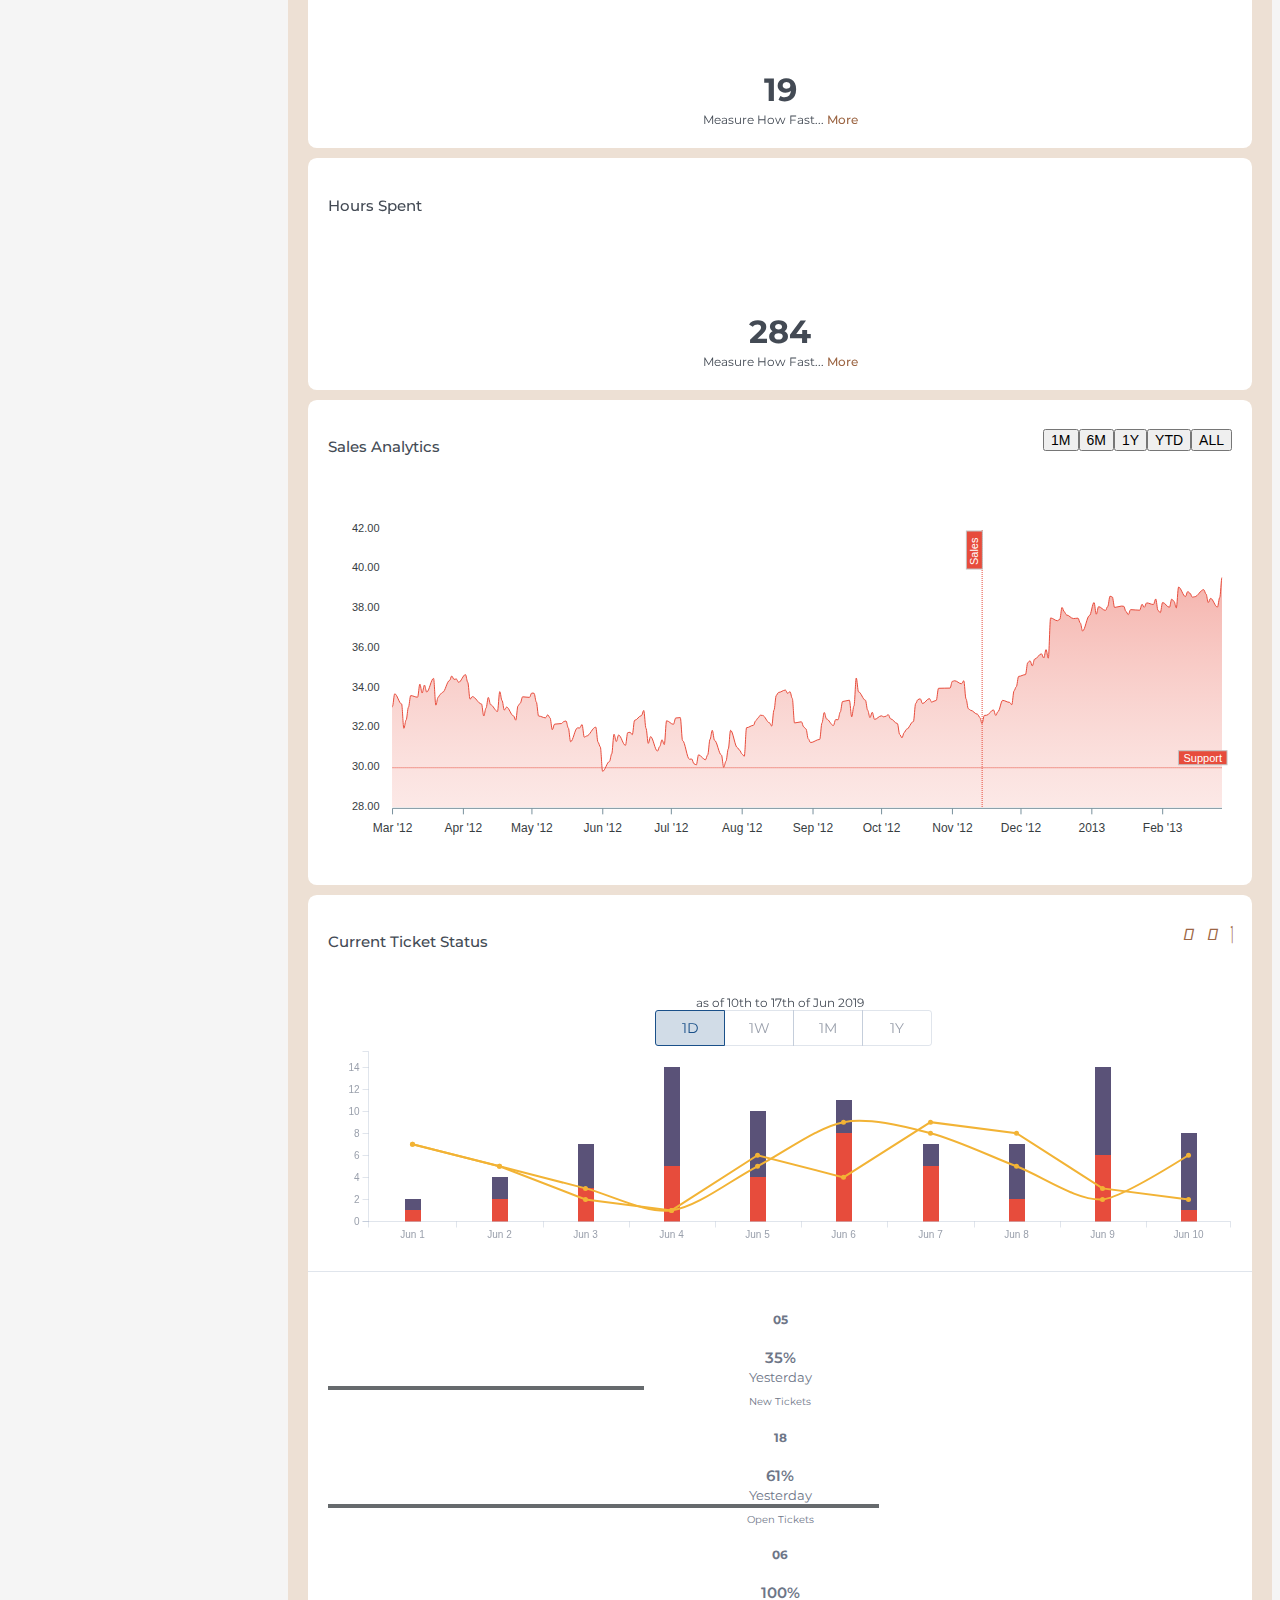
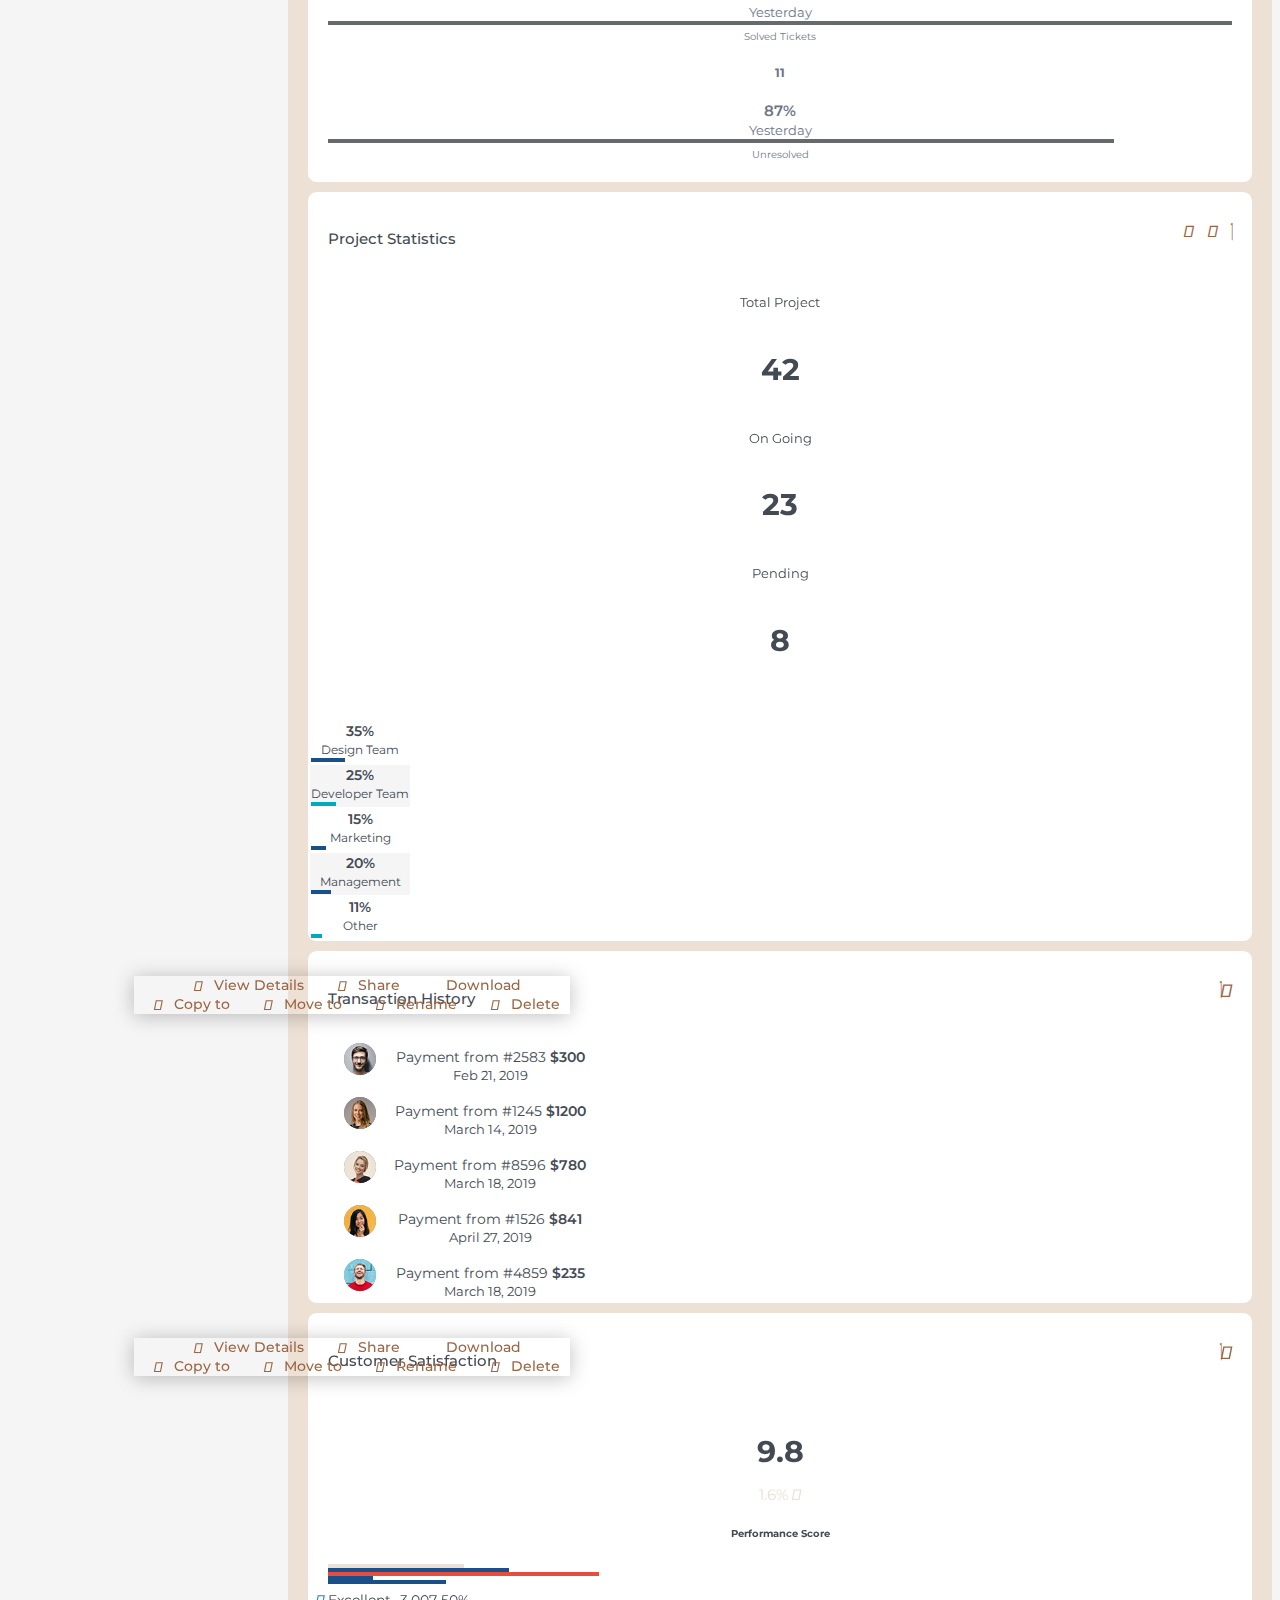
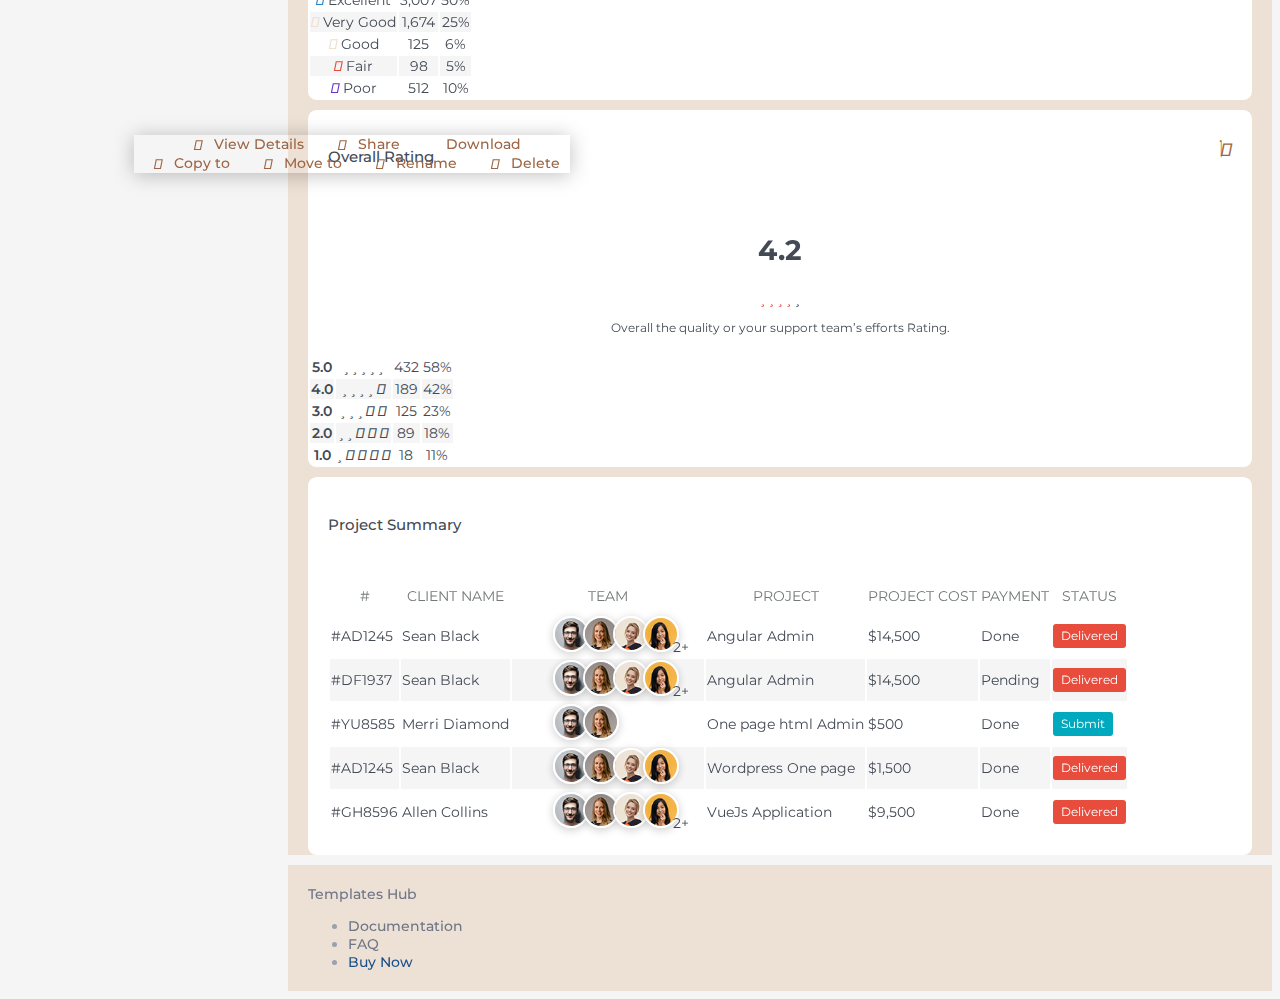
==== commit ce365d9c: "Maximize button fixed" ====
--- a/index.html
+++ b/index.html
@@ -874,7 +874,7 @@
                                                 <a href="javascript:void(0)" class="dropdown-item"><i
                                                         class="dropdown-icon fas fa-share-alt"></i> Share </a>
                                                 <a href="javascript:void(0)" class="dropdown-item"><i
-                                                        class="dropdown-icon fas fa-cloud-download"></i> Download</a>
+                                                        class="dropdown-icon fas fa-cloud-download-alt"></i> Download</a>
                                                 <div class="dropdown-divider"></div>
                                                 <a href="javascript:void(0)" class="dropdown-item"><i
                                                         class="dropdown-icon fas fa-copy"></i> Copy to</a>
@@ -956,7 +956,7 @@
                                                 <a href="javascript:void(0)" class="dropdown-item"><i
                                                         class="dropdown-icon fas fa-share-alt"></i> Share </a>
                                                 <a href="javascript:void(0)" class="dropdown-item"><i
-                                                        class="dropdown-icon fas fa-cloud-download"></i> Download</a>
+                                                        class="dropdown-icon fas fa-cloud-download-alt"></i> Download</a>
                                                 <div class="dropdown-divider"></div>
                                                 <a href="javascript:void(0)" class="dropdown-item"><i
                                                         class="dropdown-icon fas fa-copy"></i> Copy to</a>
@@ -1046,7 +1046,7 @@
                                                 <a href="javascript:void(0)" class="dropdown-item"><i
                                                         class="dropdown-icon fas fa-share-alt"></i> Share </a>
                                                 <a href="javascript:void(0)" class="dropdown-item"><i
-                                                        class="dropdown-icon fas fa-cloud-download"></i> Download</a>
+                                                        class="dropdown-icon fas fa-cloud-download-alt"></i> Download</a>
                                                 <div class="dropdown-divider"></div>
                                                 <a href="javascript:void(0)" class="dropdown-item"><i
                                                         class="dropdown-icon fas fa-copy"></i> Copy to</a>
--- a/assets/css/main.css
+++ b/assets/css/main.css
@@ -6621,6 +6621,13 @@
 .setting-list li {
     margin-bottom: 10px
 }
+.card-bottom{
+    margin-bottom: 0;
+}
+/* .card{
+    padding-bottom: 10px;
+} */
+
 
 .ml-15,
 .card-options>a,
@@ -10739,7 +10746,12 @@
 
 .card-options a:not(.btn):hover {
     text-decoration: none;
-    color: #7f5539
+    color: #ffffff
+}
+
+.card-options i:not(.btn):hover {
+    text-decoration: none;
+    color: #000000
 }
 
 .card-options .dropdown-toggle:after {
@@ -10758,9 +10770,7 @@
     content: '\e92d'
 }
 
-.card-fullscreen .card-options-fullscreen i:before {
-    content: '\e992'
-}
+
 
 .card-fullscreen .card-options-remove {
     display: none
@@ -10903,11 +10913,15 @@
     color :#000
 }
 .dropdown-menu .dropdown-item {
-    color: #333537;
+    color: #333734;
     font-size: 14px;
     padding: 10px 10px 10px 20px;
     /* margin: 0 10px; */
     width: auto
+}
+
+.dropdown-icon a{ 
+    color: #000;
 }
 
 .dropdown-menu .dropdown-item:hover,
@@ -17583,7 +17597,7 @@
 
 .dark-mode .header .dropdown-menu .dropdown-item:hover,
 .dark-mode .header .dropdown-menu .dropdown-item.active {
-    color: #283041
+    color: #fff
 }
 
 .dark-mode .card {
--- a/assets/css/theme1.css
+++ b/assets/css/theme1.css
@@ -272,7 +272,22 @@
 }
 .page-header i{
     color : #e6ccb2;
-
+}
+
+.page-header .dropdown-item i{
+    color : #7f5539;
+}
+
+.page-header .dropdown-item .badge-primary{
+    color : #7f5539;
+}
+
+.page-header .dropdown-item:hover i{
+    color: #fff;
+}
+
+.page-header .dropdown-item :hover .badge-primary {
+    color: #fff;
 }
 
 .page-header .right .nav-pills .nav-link {
@@ -324,7 +339,7 @@
 }
 
 .card .card-options a {
-    color: #000000
+    color: #9c6644
 }
 
 .card .card-options a.btn {
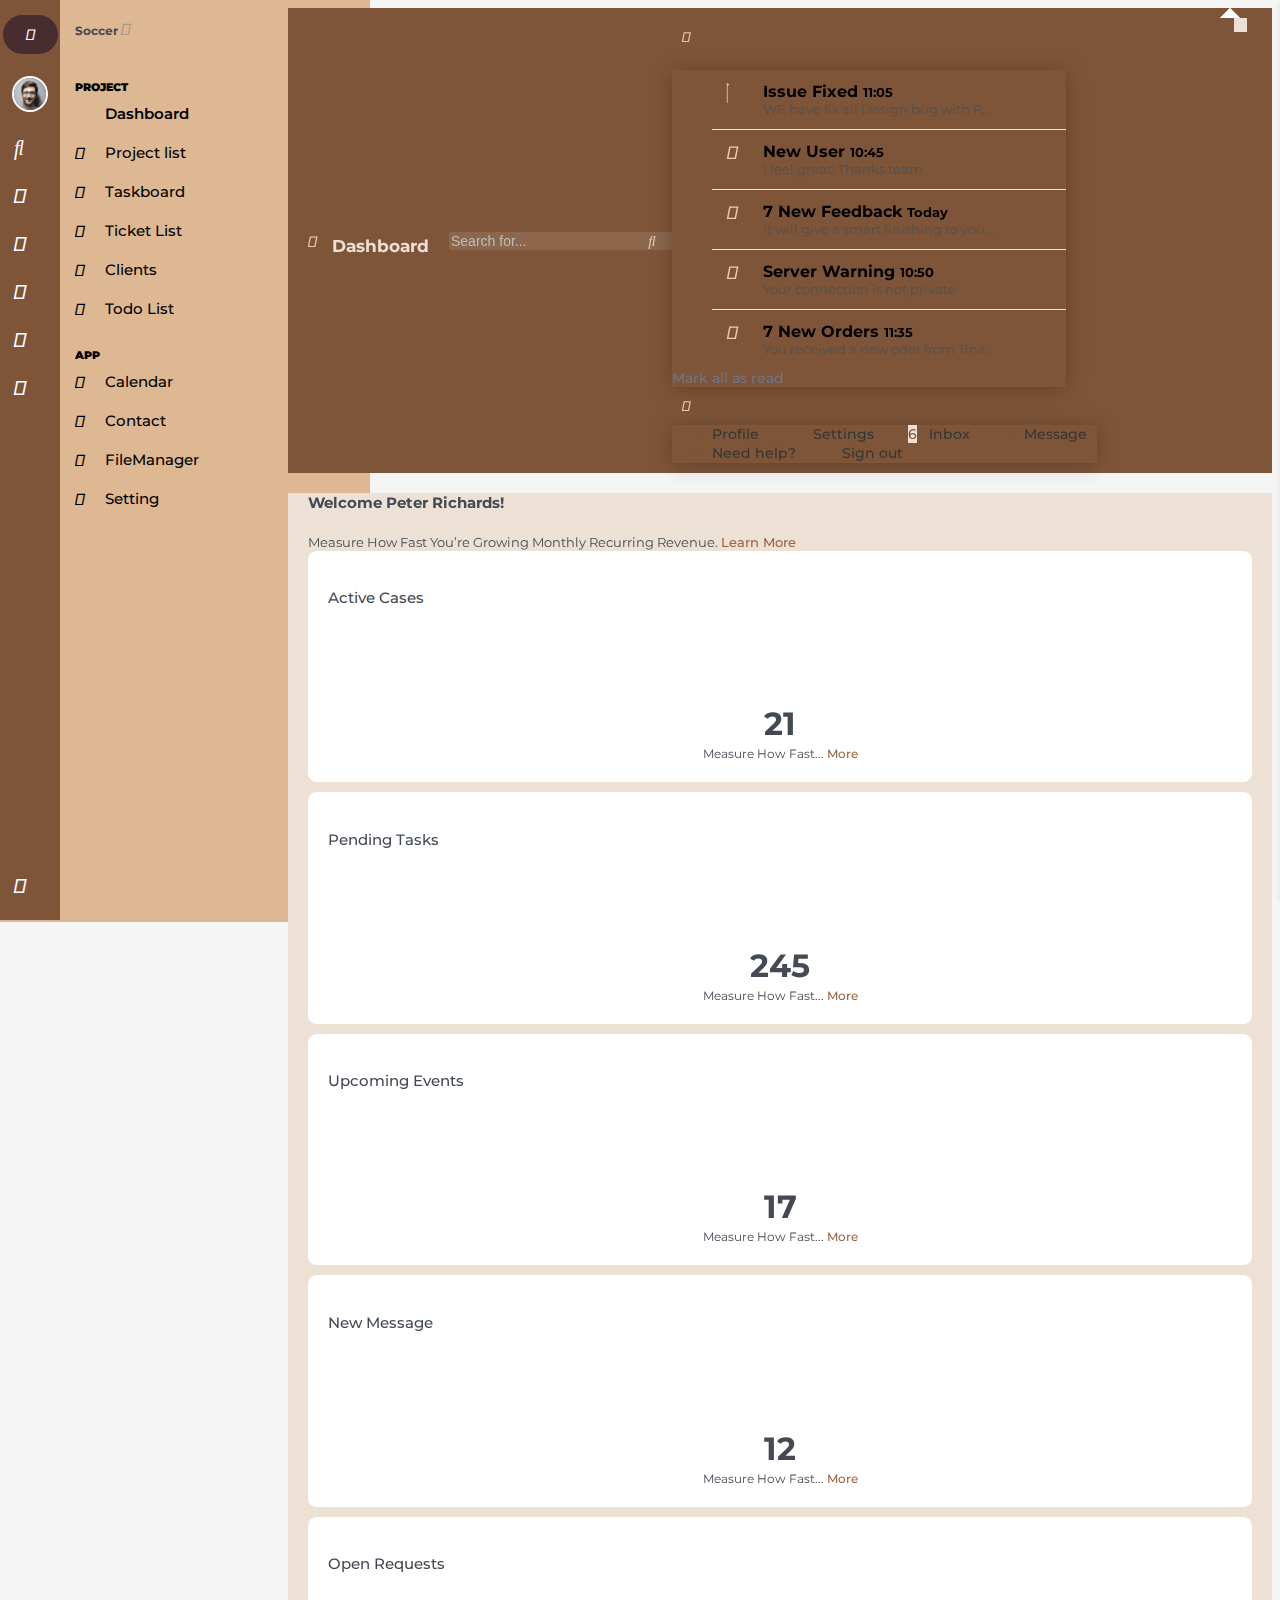
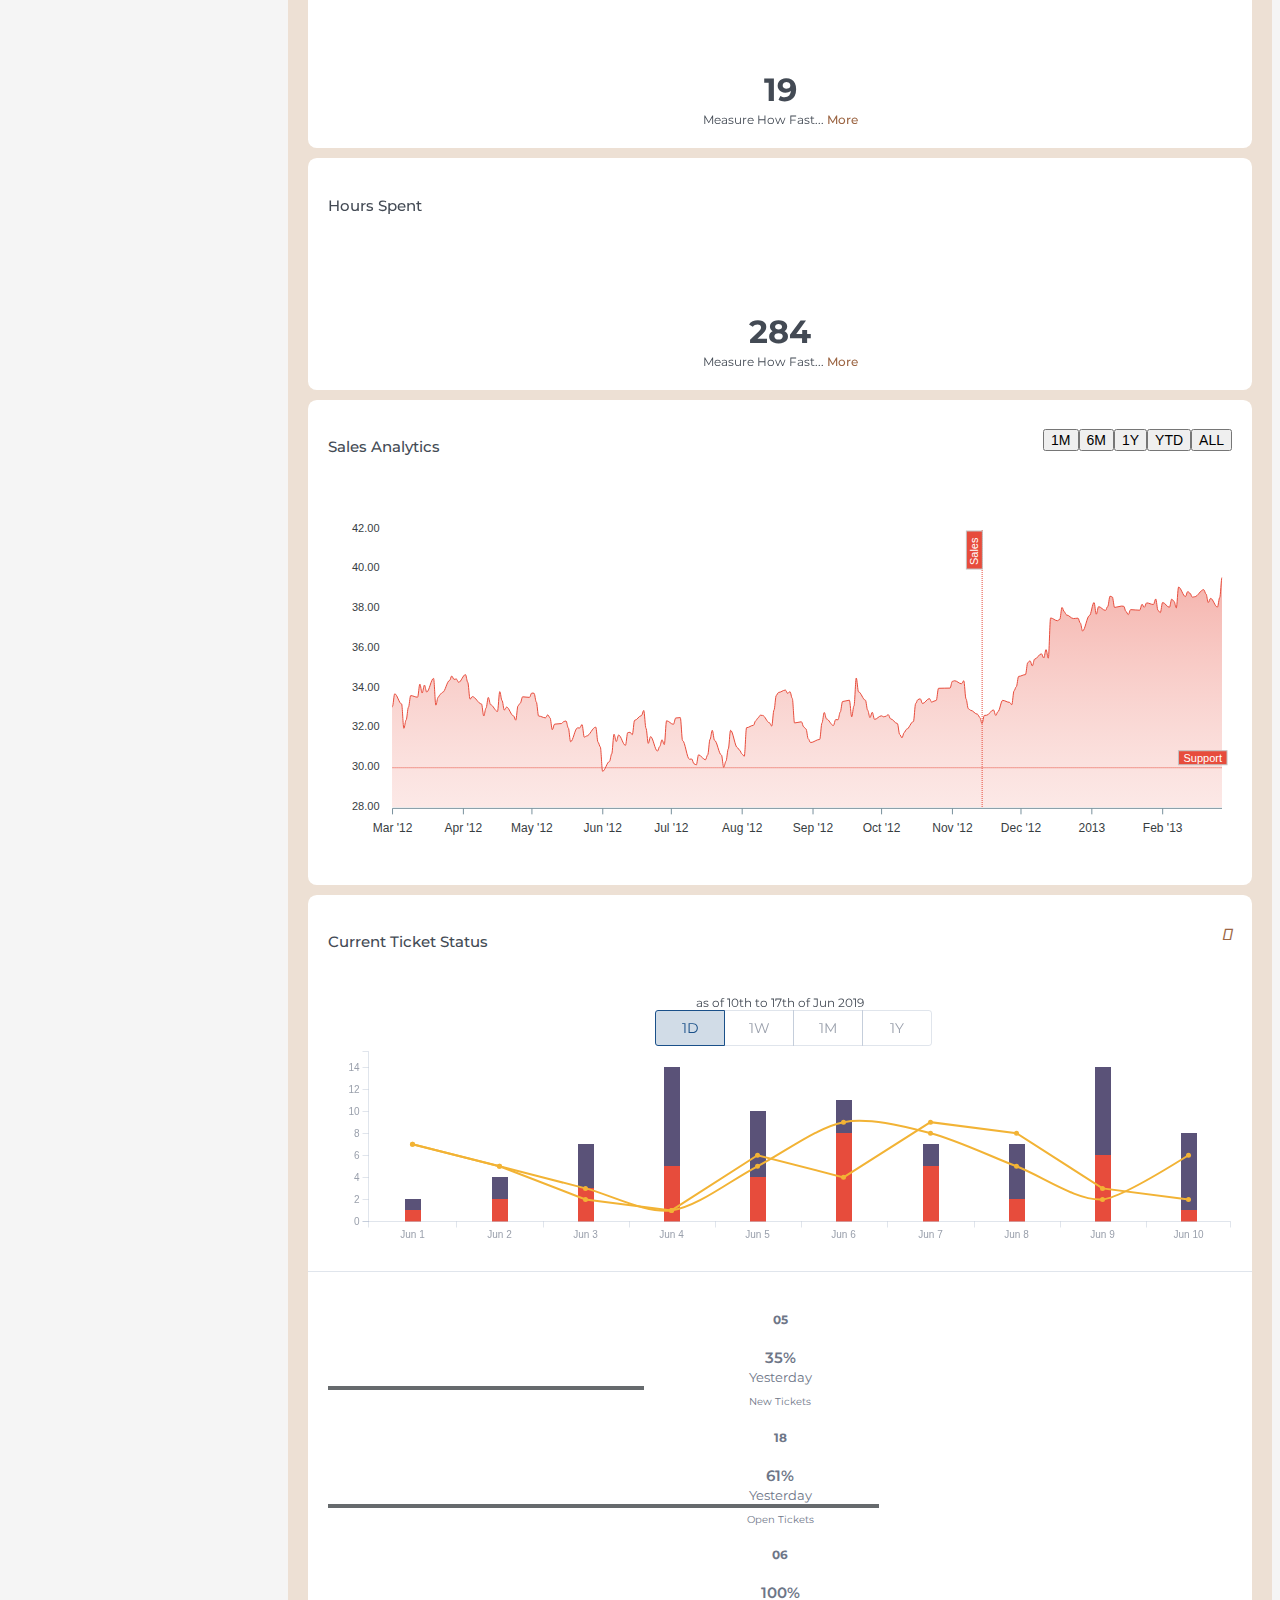
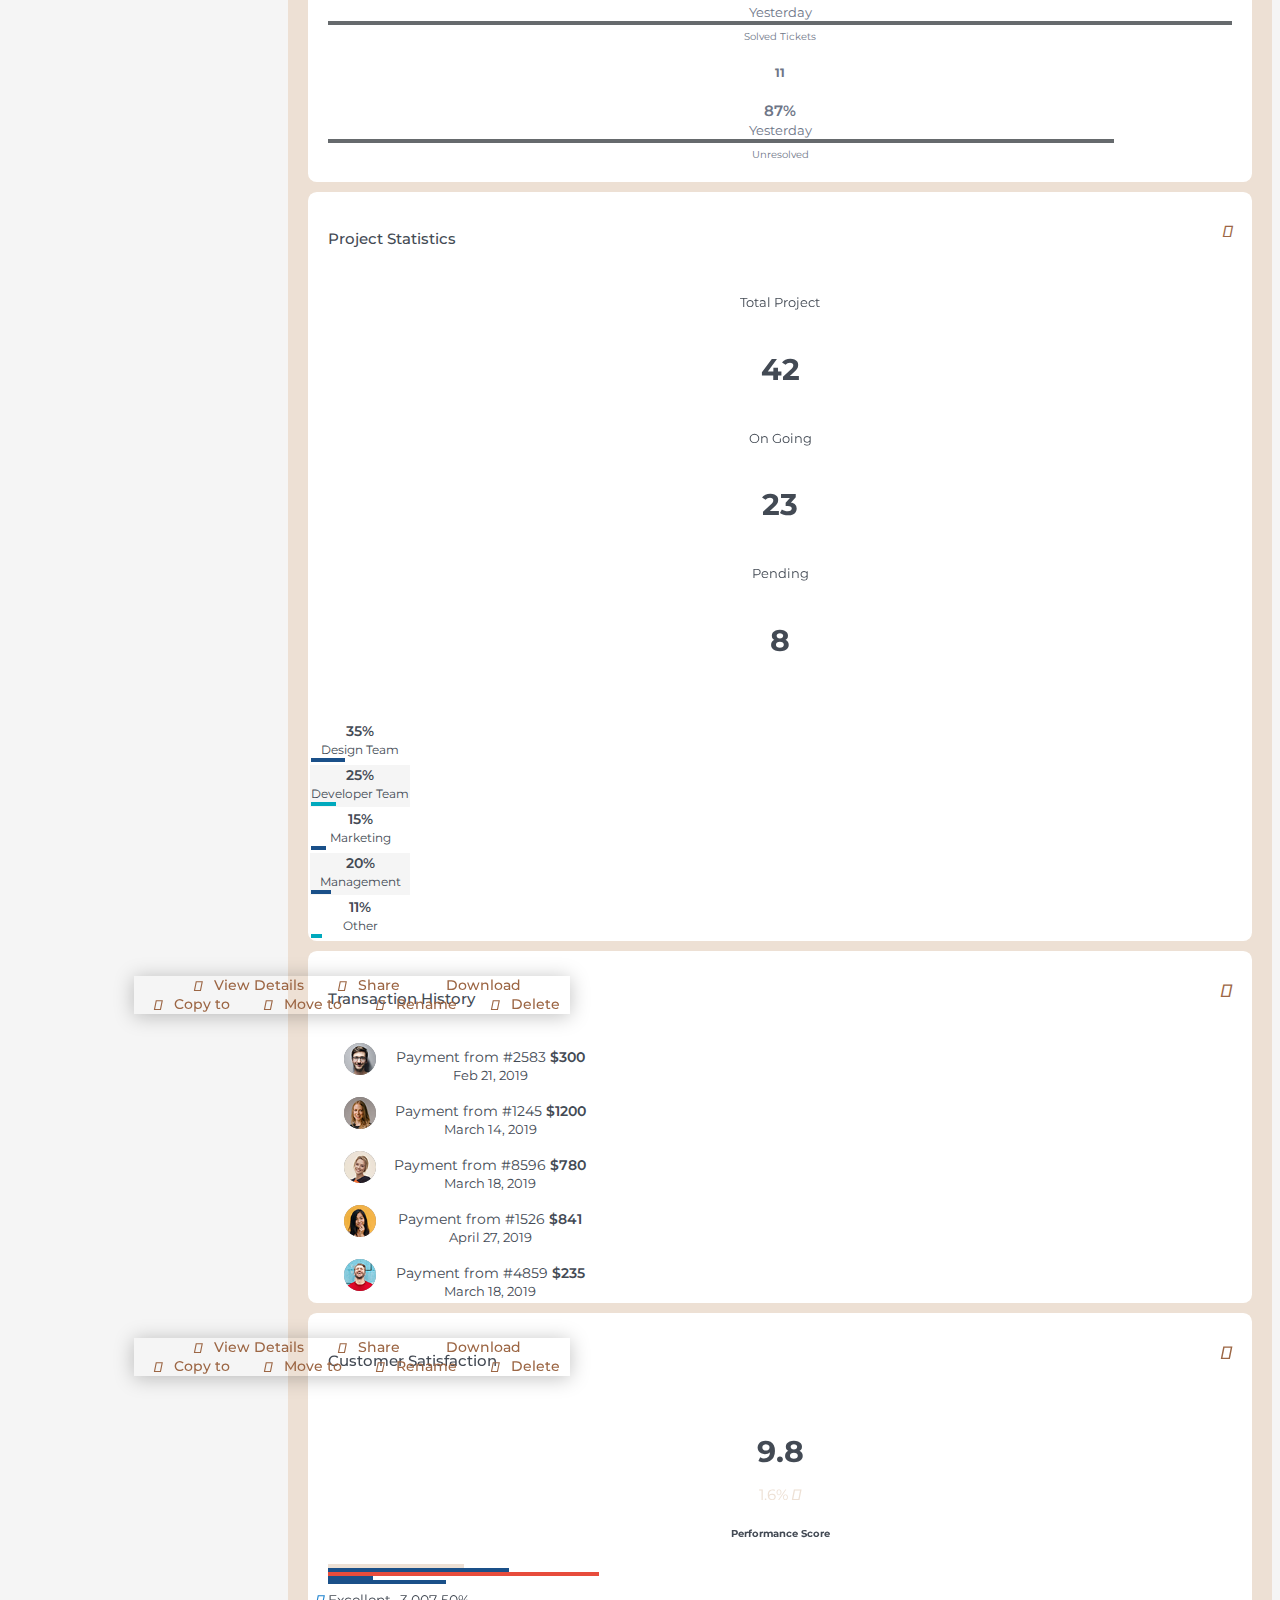
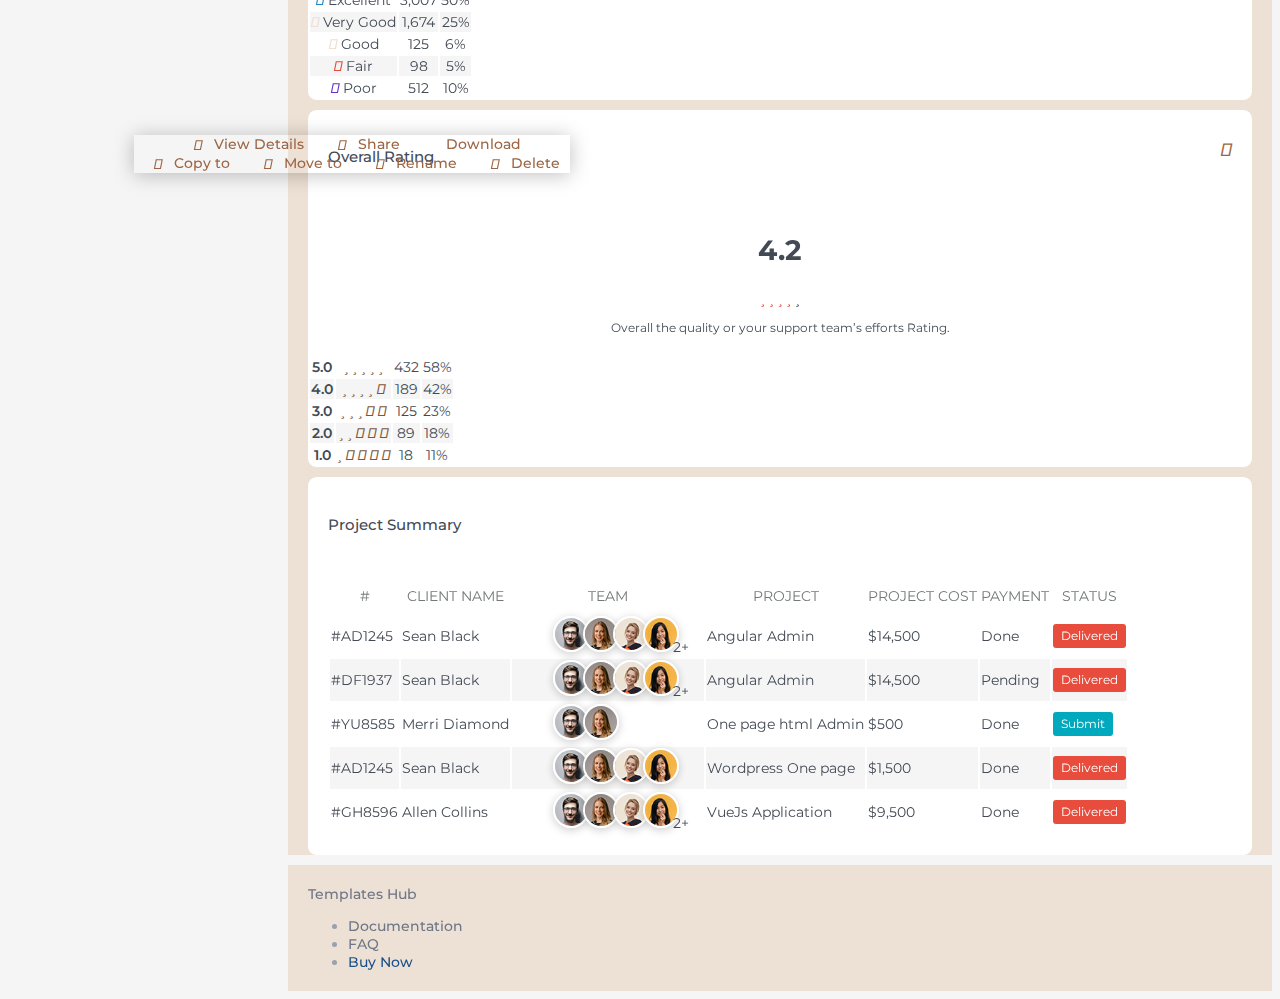
==== commit 39ba897d: "space added between form table" ====
--- a/index.html
+++ b/index.html
@@ -650,12 +650,10 @@
                                 <div class="card-header">
                                     <h3 class="card-title">Current Ticket Status</h3>
                                     <div class="card-options">
-                                        <a href="#" class="card-options-collapse" data-toggle="card-collapse"><i
-                                                class="fas fa-chevron-up"></i></a>
+                                       
                                         <a href="#" class="card-options-fullscreen" data-toggle="card-fullscreen"><i
                                                 class="fas fa-compress"></i></a>
-                                        <a href="#" class="card-options-remove" data-toggle="card-remove"><i
-                                                class="fas fa-times"></i></a>
+                                    
                                     </div>
                                 </div>
                                 <div class="card-body">
@@ -749,12 +747,10 @@
                                 <div class="card-header">
                                     <h3 class="card-title">Project Statistics</h3>
                                     <div class="card-options">
-                                        <a href="#" class="card-options-collapse" data-toggle="card-collapse"><i
-                                                class="fas fa-chevron-up"></i></a>
+                                     
                                         <a href="#" class="card-options-fullscreen" data-toggle="card-fullscreen"><i
                                                 class="fas fa-compress"></i></a>
-                                        <a href="#" class="card-options-remove" data-toggle="card-remove"><i
-                                                class="fas fa-times"></i></a>
+                                       
                                     </div>
                                 </div>
                                 <div class="card-body">
@@ -862,8 +858,7 @@
                                 <div class="card-header">
                                     <h3 class="card-title">Transaction History</h3>
                                     <div class="card-options">
-                                        <a href="#" class="card-options-remove" data-toggle="card-remove"><i
-                                                class="fas fa-times"></i></a>
+                                       
                                         <div class="item-action dropdown ml-2 ms-3">
                                             <a href="javascript:void(0)" data-toggle="dropdown" aria-expanded="false"><i
                                                     class="fas fa-ellipsis-v"></i></a>
@@ -944,8 +939,7 @@
                                 <div class="card-header">
                                     <h3 class="card-title">Customer Satisfaction</h3>
                                     <div class="card-options">
-                                        <a href="#" class="card-options-remove" data-toggle="card-remove"><i
-                                                class=" fas fa-times"></i></a>
+                                       
                                         <div class="item-action dropdown ml-2 ms-3">
                                             <a href="javascript:void(0)" data-toggle="dropdown" aria-expanded="false"><i
                                                     class="fas fa-ellipsis-v"></i></a>
@@ -1034,8 +1028,7 @@
                                 <div class="card-header">
                                     <h3 class="card-title">Overall Rating</h3>
                                     <div class="card-options">
-                                        <a href="#" class="card-options-remove" data-toggle="card-remove"><i
-                                                class="fas fa-times"></i></a>
+                                     
                                         <div class="item-action dropdown ml-2 ms-3">
                                             <a href="javascript:void(0)" data-toggle="dropdown" aria-expanded="false"><i
                                                     class="fas fa-ellipsis-v"></i></a>
--- a/assets/css/main.css
+++ b/assets/css/main.css
@@ -9617,7 +9617,7 @@
 .top_dark .custom-select {
     background-color: rgba(255, 255, 255, 0.1);
     border: 0;
-    color: #808488 !important
+    color: #e6ccb2 !important
 }
 
 .top_dark .page-header {
@@ -10276,16 +10276,16 @@
 }
 
 .table.table_custom.border-style tr:hover td {
-    border-top-color: #2185d0;
-    border-bottom-color: #2185d0
+    border-top-color: #9c6644;
+    border-bottom-color: #9c6644
 }
 
 .table.table_custom.border-style tr:hover td:first-child {
-    border-left-color: #2185d0
+    border-left-color: #9c6644
 }
 
 .table.table_custom.border-style tr:hover td:last-child {
-    border-right-color: #2185d0
+    border-right-color: #9c6644
 }
 
 .table.table_custom thead tr {
@@ -10751,7 +10751,8 @@
 
 .card-options i:not(.btn):hover {
     text-decoration: none;
-    color: #000000
+    color: #5f5f5f
+
 }
 
 .card-options .dropdown-toggle:after {
@@ -10797,7 +10798,30 @@
 .card-tabs-bottom .card-tabs-item.active {
     border-top-color: #fff
 }
-
+#Company_Settings div{
+    margin-top: 5px;
+}
+#Localization div {
+    margin-top: 5px;
+}
+
+#Roles_Permissions div {
+    margin-top: 5px;
+}
+#Email_Settings div {
+    margin-top: 5px;
+}
+
+
+#Invoice_Settings div {
+    margin-top: 5px;
+}
+#Notifications div {
+    margin-top: 5px;
+}
+#Change_Password div {
+    margin-top: 7px;
+}
 .card-tabs-item {
     display: block;
     vertical-align: middle;
--- a/assets/css/theme1.css
+++ b/assets/css/theme1.css
@@ -14,6 +14,10 @@
 
 a:hover{
     color: #a44200 
+}
+
+.table-responsive i {
+    color:#7f5539;
 }
 
 .text-green,
@@ -47,6 +51,27 @@
     background: #7f5539 ;
     color: #fff ;
 }
+.btn-add:hover {
+    background: #7f5539;
+    color: #fff ;
+}
+
+.btn-cancel {
+    background: #c44536;
+    color: #fff; 
+}
+.btn-cancel:hover {
+    background: #c8543dfa;
+    color: #fff ;
+}
+.btn-submit {
+    background: #c45022d2;
+    color: #fff; 
+}
+.btn-submit:hover {
+    background: #d15b2cce;
+    color: #fff ;
+}
 .btn-primary {
     background: #1A5089;
     color: #fff;
@@ -340,6 +365,7 @@
 
 .card .card-options a {
     color: #9c6644
+    /* color: #000000 */
 }
 
 .card .card-options a.btn {
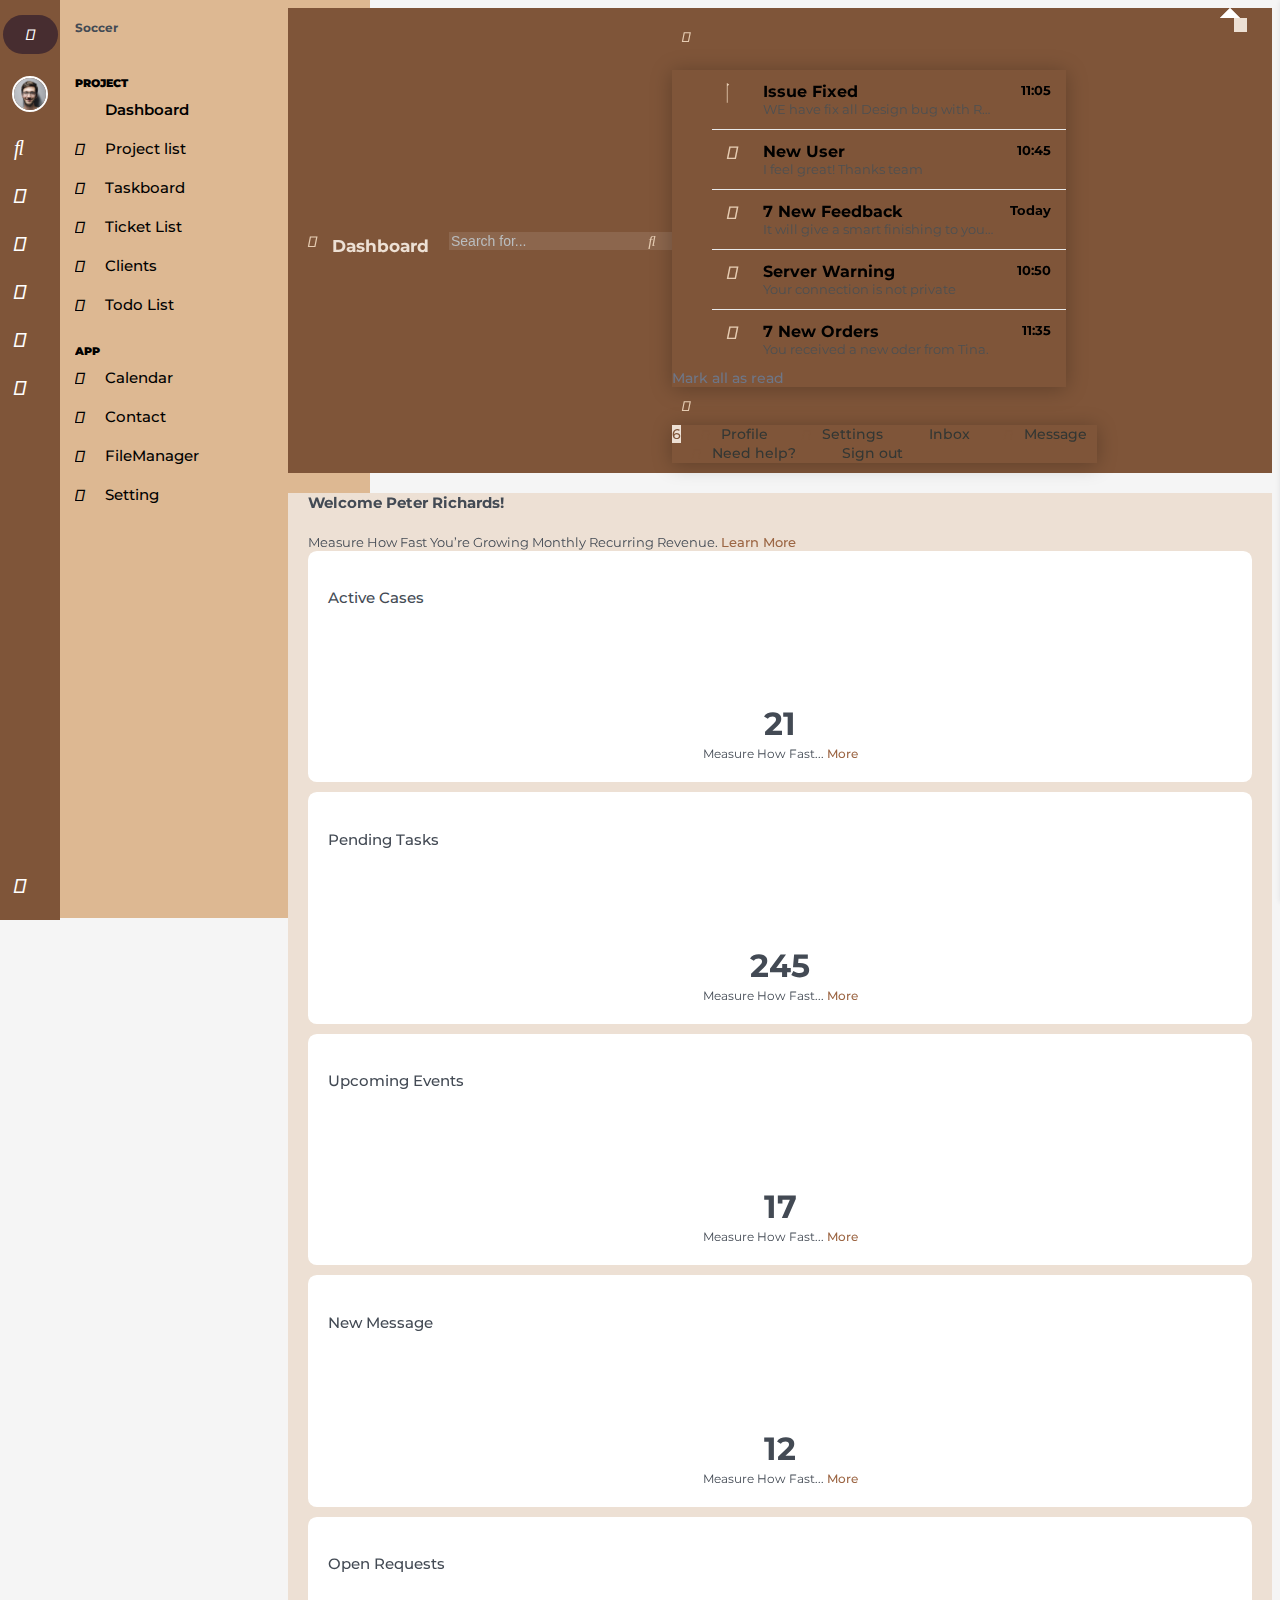
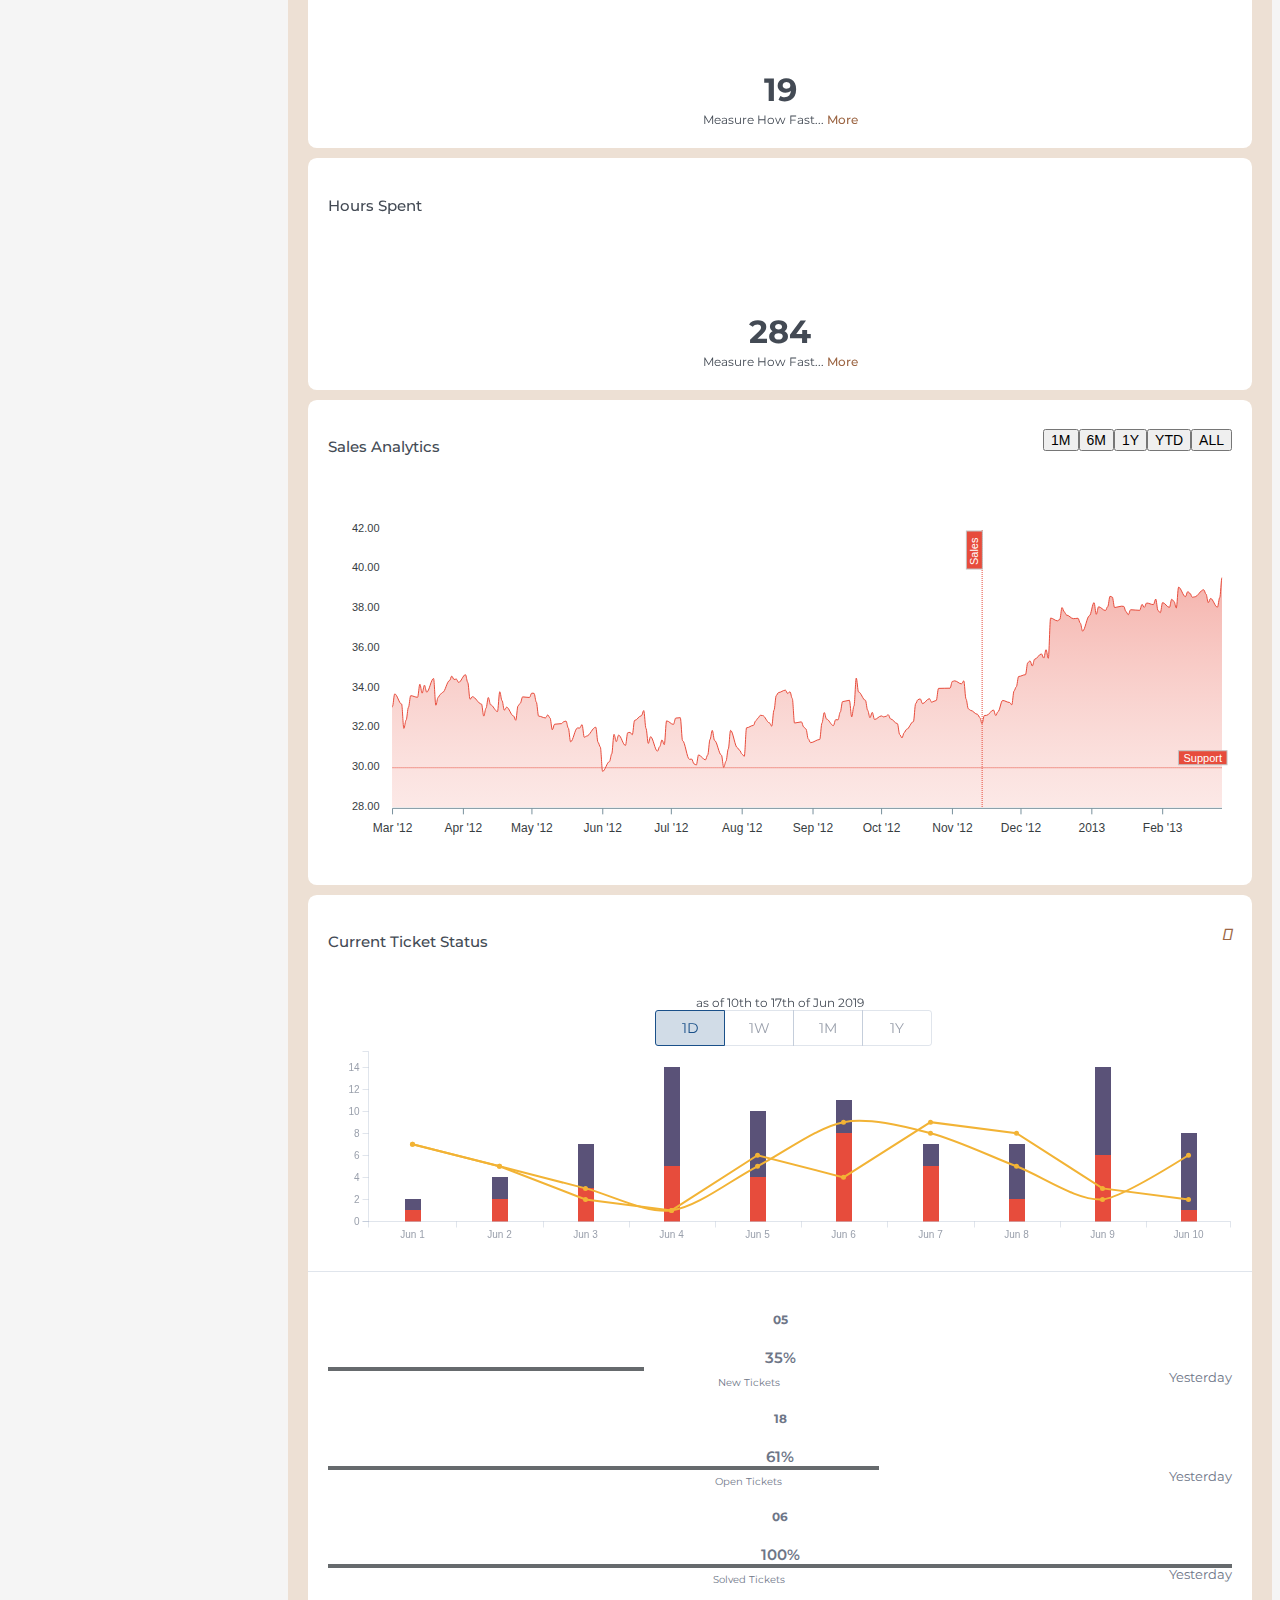
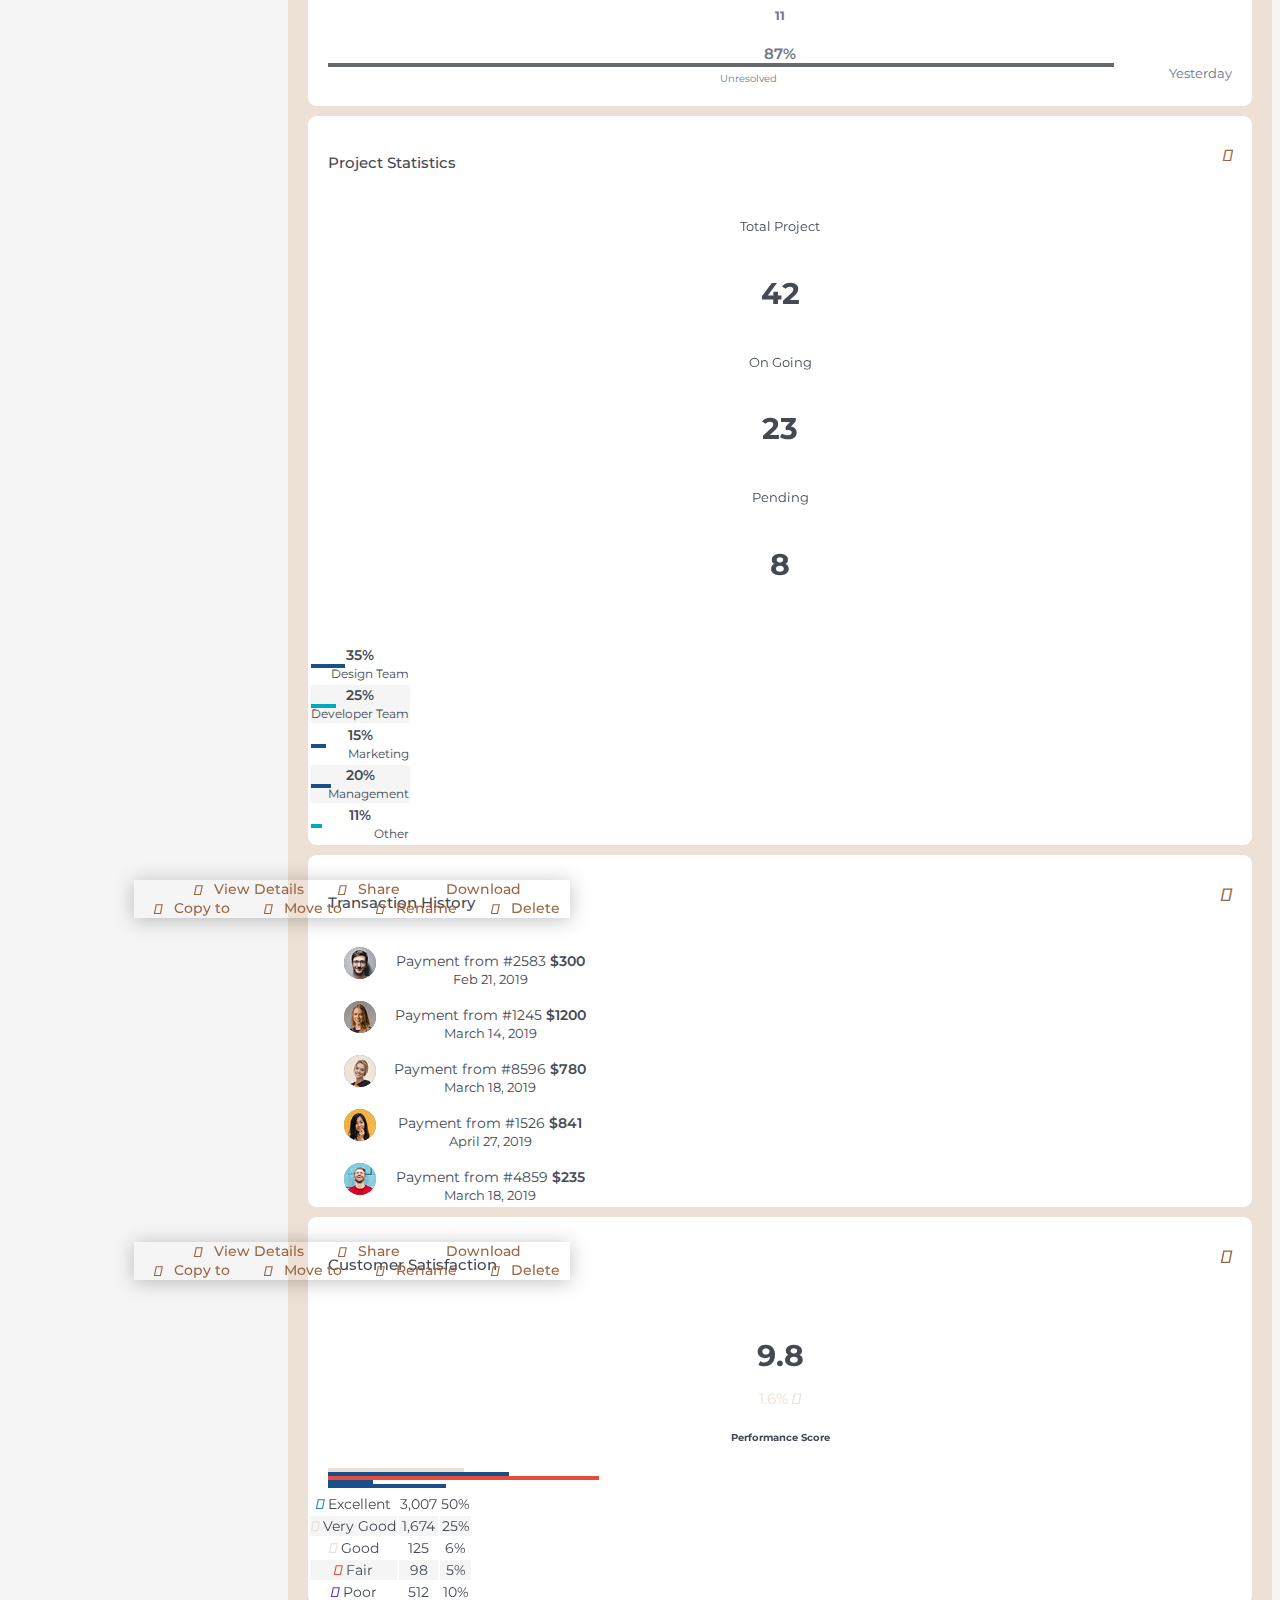
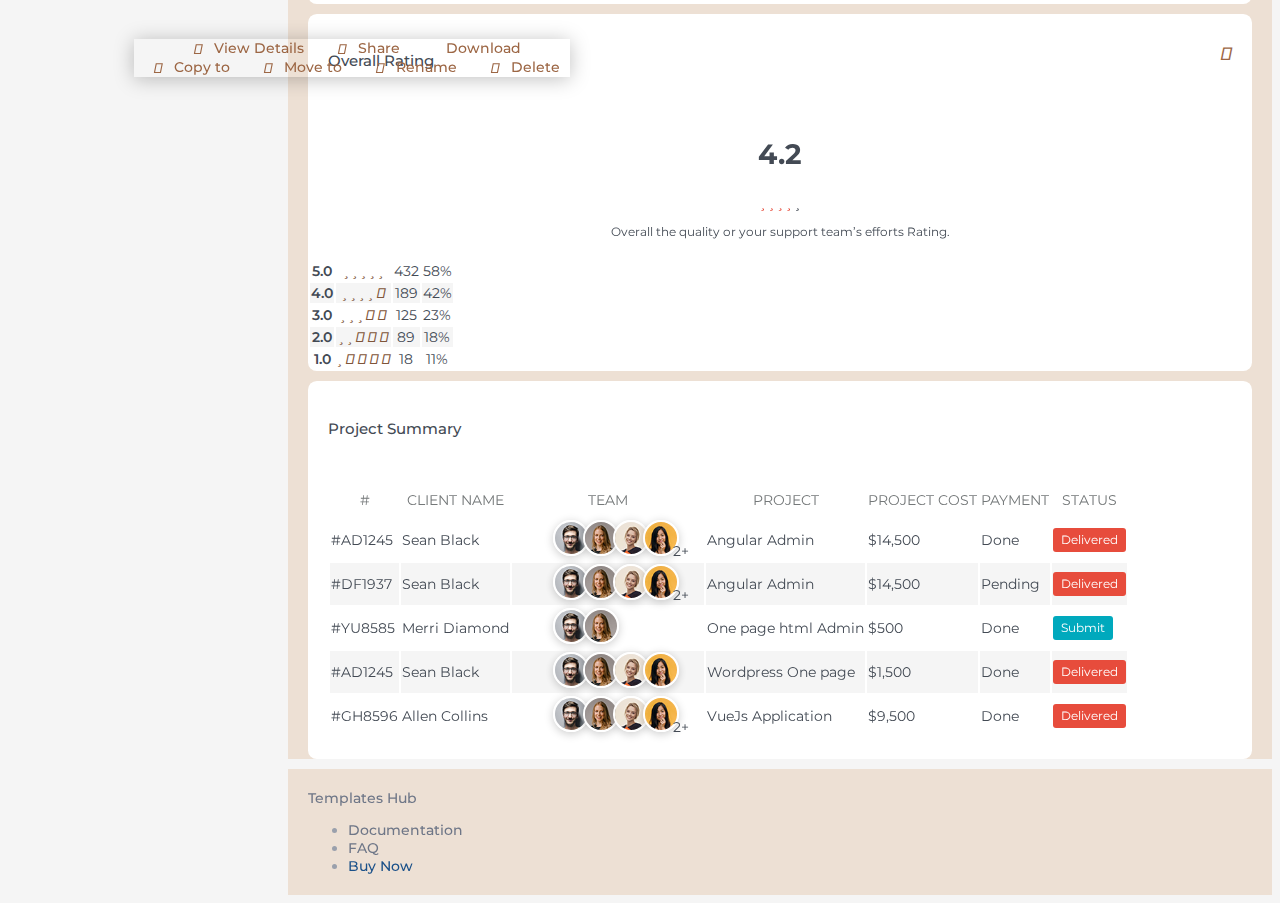
==== commit 00d0faae: "template modification" ====
--- a/index.html
+++ b/index.html
@@ -389,85 +389,7 @@
                                 <span class="input-icon-addon"><i class="fas fa-search"></i></span>
                             </div>
                             <div class="notification d-flex">
-                                <!-- <div class="dropdown d-flex">
-                                    <a class="nav-link icon d-none d-md-flex btn btn-default btn-icon ml-2"
-                                        data-toggle="dropdown"><i class="fas   fa-language"></i></a>
-                                    <div class="dropdown-menu dropdown-menu-right dropdown-menu-arrow">
-                                        <a class="dropdown-item" href="#"><img class="w20 mr-2"
-                                                src="assets/images/flags/us.svg">English</a>
-                                        <div class="dropdown-divider"></div>
-                                        <a class="dropdown-item" href="#"><img class="w20 mr-2"
-                                                src="assets/images/flags/es.svg">Spanish</a>
-                                        <a class="dropdown-item" href="#"><img class="w20 mr-2"
-                                                src="assets/images/flags/jp.svg">japanese</a>
-                                        <a class="dropdown-item" href="#"><img class="w20 mr-2"
-                                                src="assets/images/flags/bl.svg">France</a>
-                                    </div>
-                                </div> -->
-                                <!-- <div class="dropdown d-flex">
-                                    <a class="nav-link icon d-none d-md-flex btn btn-default btn-icon ml-2"
-                                        data-toggle="dropdown"><i class="fas   fa-envelope"></i><span
-                                            class="badge badge-success nav-unread"></span></a>
-                                    <div class="dropdown-menu dropdown-menu-right dropdown-menu-arrow">
-                                        <ul class="right_chat list-unstyled w350 p-0">
-                                            <li class="online">
-                                                <a href="javascript:void(0);" class="media">
-                                                    <img class="media-object" src="assets/images/xs/avatar4.jpg" alt="">
-                                                    <div class="media-body">
-                                                        <span class="name">Donald Gardner</span>
-                                                        <div class="message">It is a long established fact that a reader
-                                                        </div>
-                                                        <small>11 mins ago</small>
-                                                        <span class="badge badge-outline status"></span>
-                                                    </div>
-                                                </a>
-                                            </li>
-                                            <li class="online">
-                                                <a href="javascript:void(0);" class="media">
-                                                    <img class="media-object " src="assets/images/xs/avatar5.jpg"
-                                                        alt="">
-                                                    <div class="media-body">
-                                                        <span class="name">Wendy Keen</span>
-                                                        <div class="message">There are many variations of passages of
-                                                            Lorem Ipsum</div>
-                                                        <small>18 mins ago</small>
-                                                        <span class="badge badge-outline status"></span>
-                                                    </div>
-                                                </a>
-                                            </li>
-                                            <li class="offline">
-                                                <a href="javascript:void(0);" class="media">
-                                                    <img class="media-object " src="assets/images/xs/avatar2.jpg"
-                                                        alt="">
-                                                    <div class="media-body">
-                                                        <span class="name">Matt Rosales</span>
-                                                        <div class="message">Contrary to popular belief, Lorem Ipsum is
-                                                            not simply</div>
-                                                        <small>27 mins ago</small>
-                                                        <span class="badge badge-outline status"></span>
-                                                    </div>
-                                                </a>
-                                            </li>
-                                            <li class="online">
-                                                <a href="javascript:void(0);" class="media">
-                                                    <img class="media-object " src="assets/images/xs/avatar3.jpg"
-                                                        alt="">
-                                                    <div class="media-body">
-                                                        <span class="name">Phillip Smith</span>
-                                                        <div class="message">It has roots in a piece of classical Latin
-                                                            literature from 45 BC</div>
-                                                        <small>33 mins ago</small>
-                                                        <span class="badge badge-outline status"></span>
-                                                    </div>
-                                                </a>
-                                            </li>
-                                        </ul>
-                                        <div class="dropdown-divider"></div>
-                                        <a href="javascript:void(0)"
-                                            class="dropdown-item text-center text-muted-dark readall">Mark all as
-                                            read</a>
-                                    </div>
-                                </div> -->
+
                                 <div class="dropdown d-flex">
                                     <a class="nav-link icon d-none d-md-flex btn btn-default btn-icon ml-2"
                                         data-toggle="dropdown"><i class="fas fa-bell"></i><span
@@ -521,7 +443,7 @@
                                             read</a>
                                     </div>
                                 </div>
-                                <div class="dropdown d-flex">
+                                <div id="user_option" class="dropdown d-flex">
                                     <a class="nav-link icon d-none d-md-flex btn btn-default btn-icon ml-2"
                                         data-toggle="dropdown"><i class="fas   fa-user"></i></a>
                                     <div class="dropdown-menu dropdown-menu-right dropdown-menu-arrow">
--- a/assets/css/main.css
+++ b/assets/css/main.css
@@ -8007,7 +8007,12 @@
 body.rtl .float-right {
     float: left !important
 }
-
+.float-right{
+    float: right;
+}
+#user_option .float-right {
+    float: left;
+}
 body.rtl .text-right {
     text-align: left !important
 }
@@ -10746,7 +10751,7 @@
 
 .card-options a:not(.btn):hover {
     text-decoration: none;
-    color: #ffffff
+    color: #6c2b2b;
 }
 
 .card-options i:not(.btn):hover {
@@ -10798,28 +10803,25 @@
 .card-tabs-bottom .card-tabs-item.active {
     border-top-color: #fff
 }
-#Company_Settings div{
+#Company_Settings .card-body div{
     margin-top: 5px;
 }
-#Localization div {
+#Localization .card-body div {
     margin-top: 5px;
 }
-
-#Roles_Permissions div {
+#Roles_Permissions .card-body div {
     margin-top: 5px;
 }
-#Email_Settings div {
+#Email_Settings .card-body div {
     margin-top: 5px;
 }
-
-
-#Invoice_Settings div {
+#Invoice_Settings .card-body div {
     margin-top: 5px;
 }
-#Notifications div {
+#Notifications .card-body div {
     margin-top: 5px;
 }
-#Change_Password div {
+#Change_Password .card-body div {
     margin-top: 7px;
 }
 .card-tabs-item {
@@ -17919,4 +17921,8 @@
 
 .page-title {
     padding-left: 15px;
+}
+
+#addnew .card-body div {
+    margin-top: 5px;
 }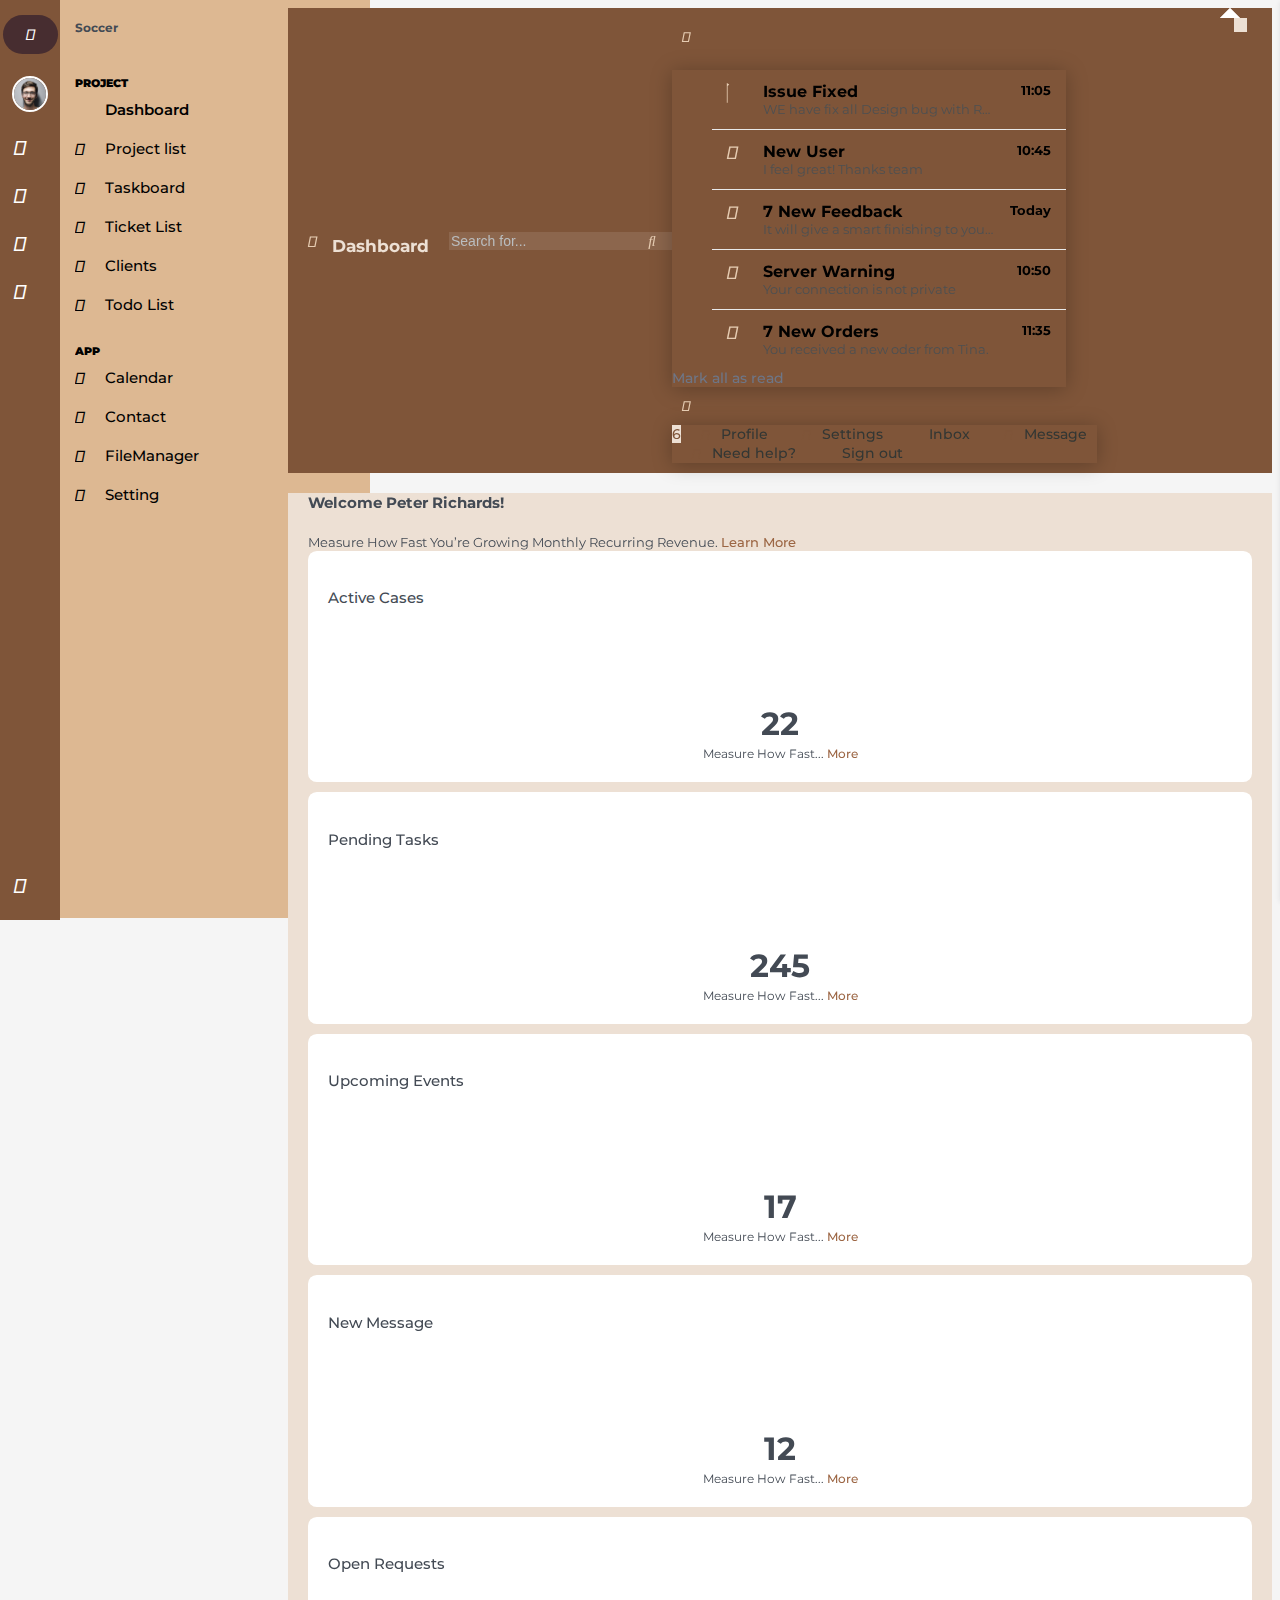
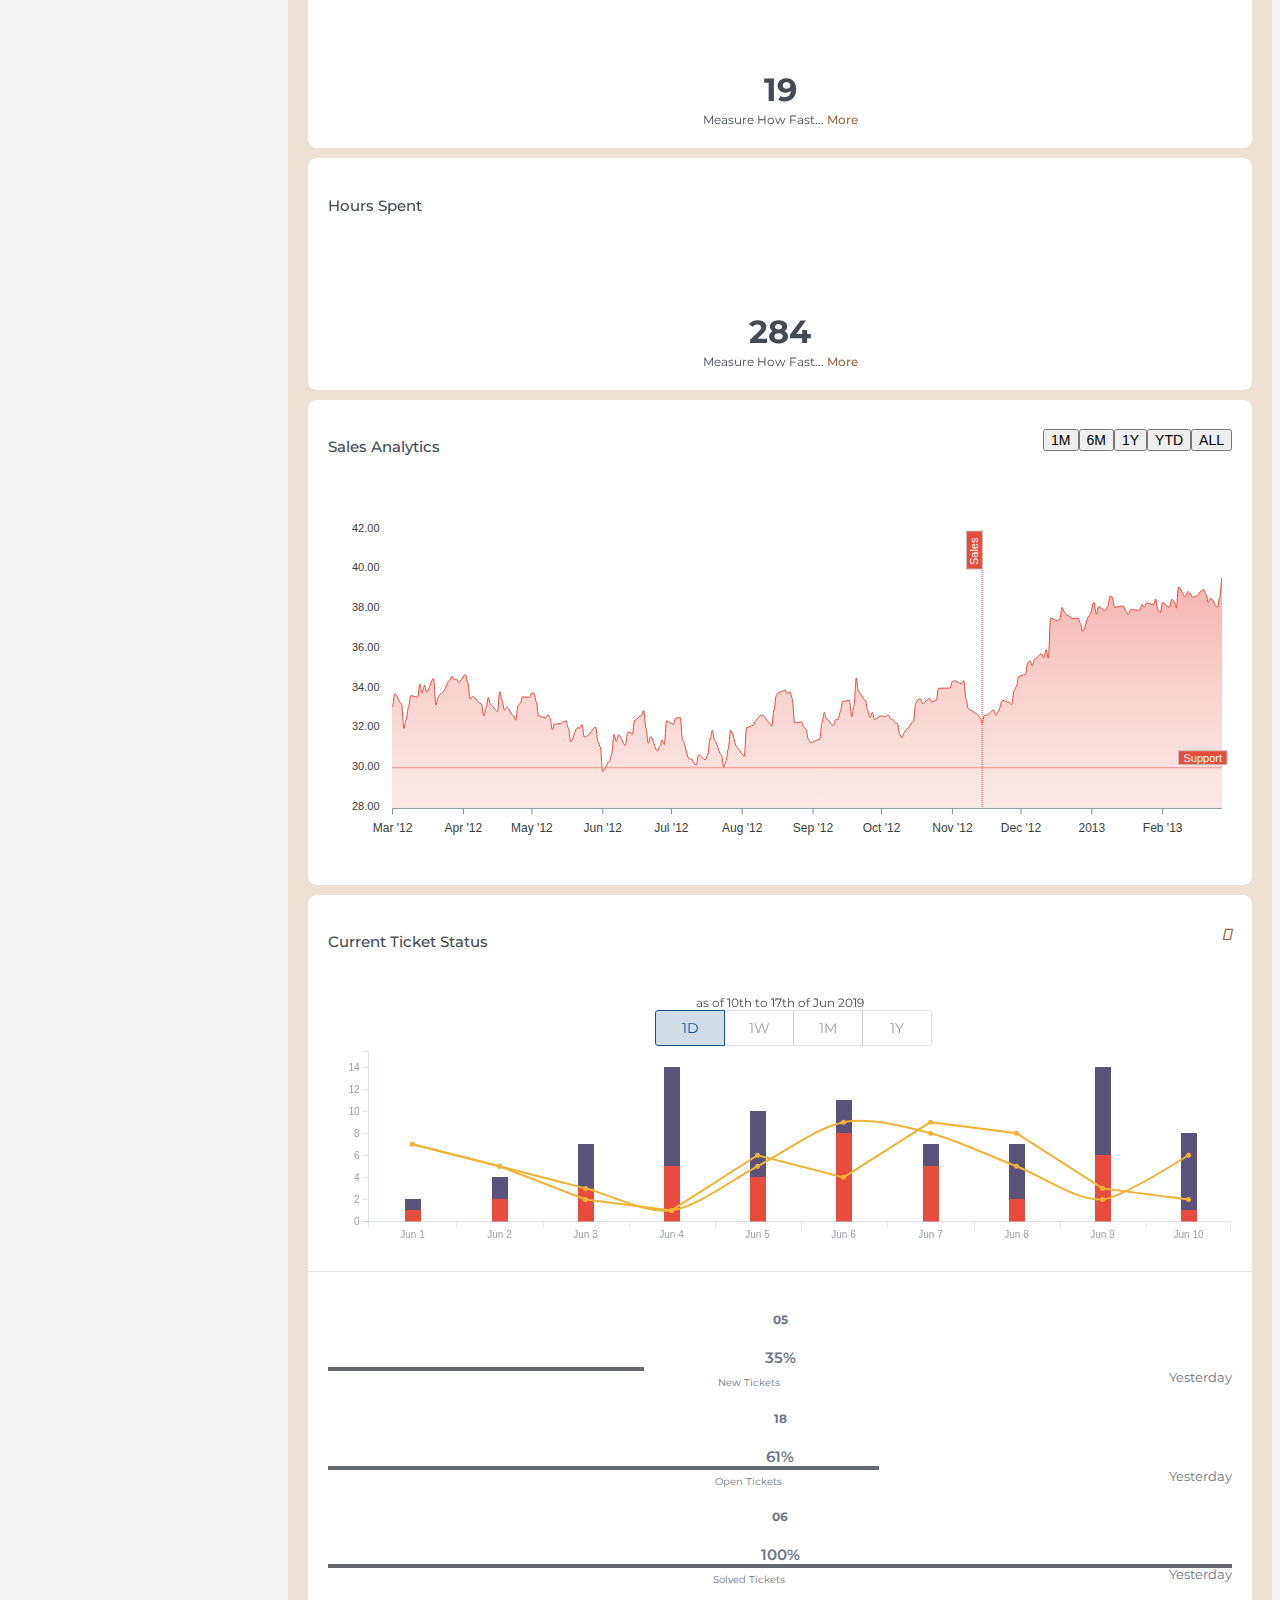
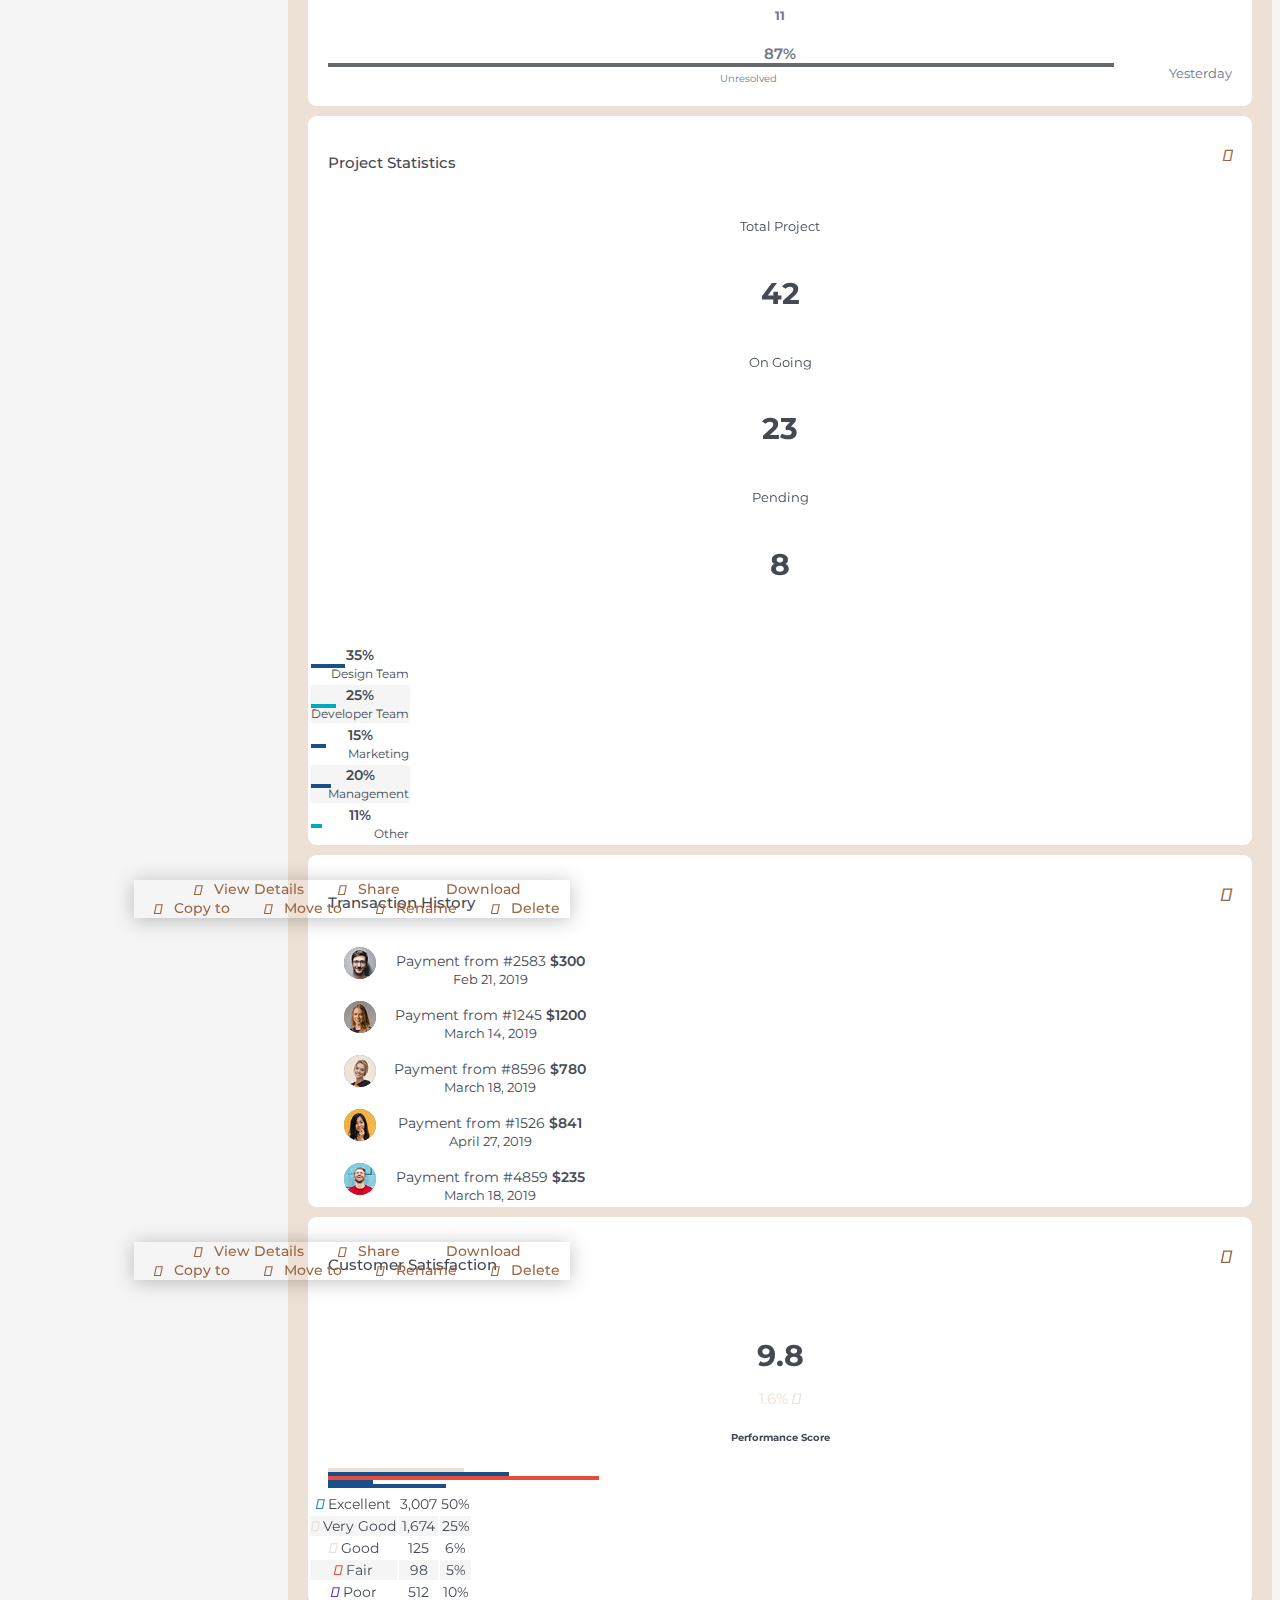
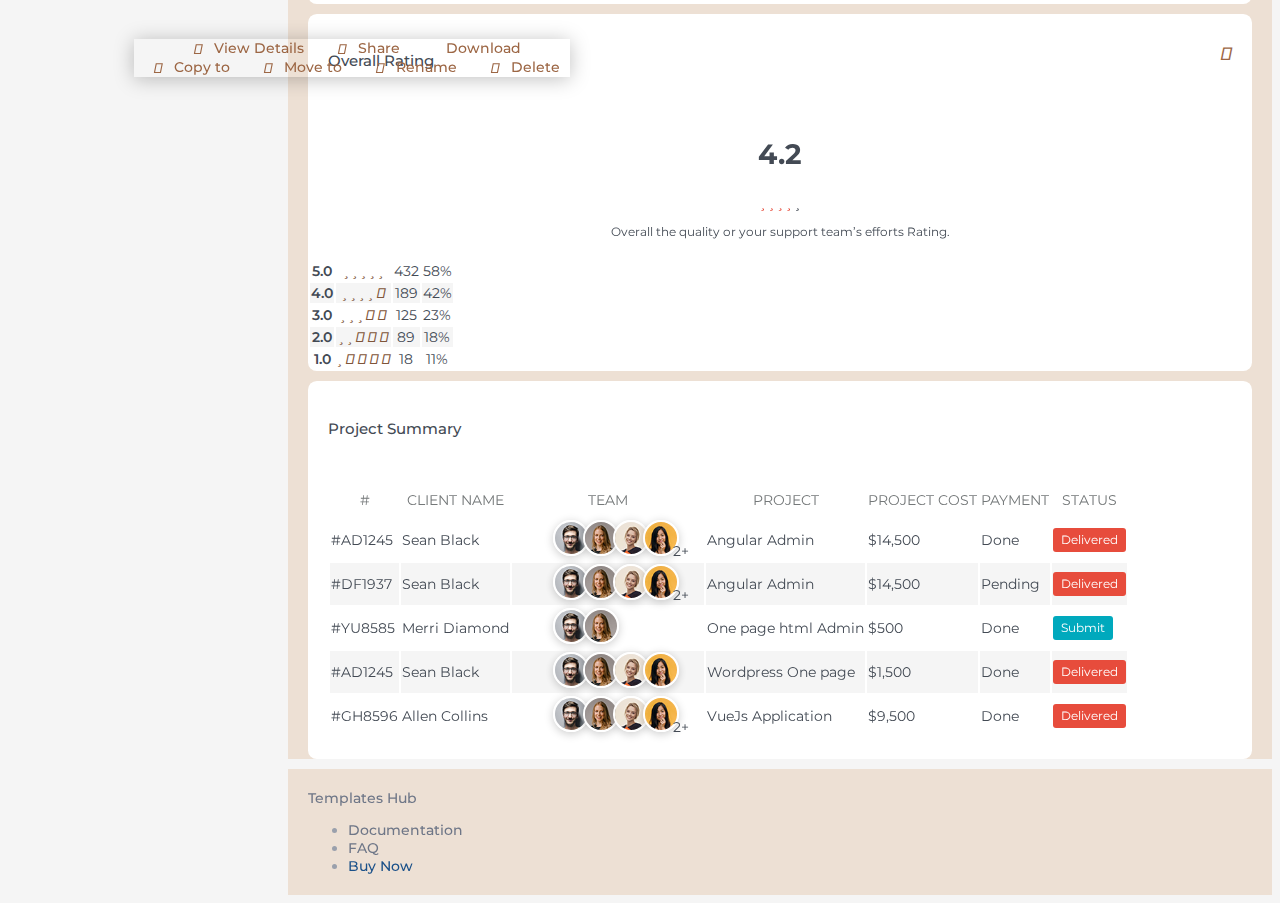
==== commit a0635a54: "updated final version" ====
--- a/index.html
+++ b/index.html
@@ -41,7 +41,7 @@
         <div id="header_top" class="header_top">
             <div class="container">
                 <!-- For github need to be uncomment -->
-                
+
                 <!-- <div class="hleft">
                     <a class="header-brand" href="#"><i class="fas   fa-soccer-ball-o brand-logo"></i></a>
                     <div class="dropdown">
@@ -66,11 +66,13 @@
                         <a href="javascript:void(0)" class="nav-link user_btn"><img class="avatar"
                                 src="assets/images/user.png" alt="" data-toggle="tooltip" data-placement="right"
                                 title="User Menu" /></a>
-                        <a href="page-search.html" class="nav-link icon xs-hide"><i class="fas fa-search"></i></a>
-                        <a href="app-calendar.html" class="nav-link icon app_inbox xs-hide"><i class="fas fa-calendar"></i></a>
+
+                        <a href="app-calendar.html" class="nav-link icon app_inbox xs-hide"><i
+                                class="fas fa-calendar"></i></a>
                         <a href="app-contact.html" class="nav-link icon xs-hide"><i class="far fa-id-card"></i></a>
-                        <a href="app-chat.html" class="nav-link icon xs-hide"><i class="far fa-comments"></i></a>
-                        <a href="app-filemanager.html" class="nav-link icon app_file xs-hide"><i class="far fa-folder"></i></a>
+
+                        <a href="app-filemanager.html" class="nav-link icon app_file xs-hide"><i
+                                class="far fa-folder"></i></a>
                         <a href="javascript:void(0)" class="nav-link icon theme_btn xs-hide"><i
                                 class="fas fa-paint-brush" data-toggle="tooltip" data-placement="right"
                                 title="Themes"></i></a>
@@ -249,13 +251,11 @@
                         </li>
                         <li class="list-group-item mb-2">
                             <p>Night Mode Theme</p>
-                            <a href="#"><img src="assets/images/themes/dark.png"
-                                    class="img-fluid" /></a>
+                            <a href="#"><img src="assets/images/themes/dark.png" class="img-fluid" /></a>
                         </li>
                         <li class="list-group-item mb-2">
                             <p>RTL Version</p>
-                            <a href="#"><img src="assets/images/themes/rtl.png"
-                                    class="img-fluid" /></a>
+                            <a href="#"><img src="assets/images/themes/rtl.png" class="img-fluid" /></a>
                         </li>
                     </ul>
                 </div>
@@ -264,7 +264,7 @@
 
         <div class="user_div">
             <h5 class="brand-name mb-4">Soccer<a href="javascript:void(0)" class="user_btn"><i
-                        class="icon-logout"></i></a></h5>
+                        class="fas fa-sign-out-alt"></i></a></h5>
             <div class="card-body">
                 <a href="#"><img class="card-profile-img" src="assets/images/sm/avatar1.jpg" alt=""></a>
                 <h6 class="mb-0">Peter Richards</h6>
@@ -349,8 +349,9 @@
         <div id="left-sidebar" class="sidebar ">
             <h5 class="brand-name">Soccer
                 <a href="javascript:void(0)" class="menu_option float-right">
-                    <span class ="d-flex justify-content-end">
-                        <i class=" fas fa-th-large font-16" data-toggle="tooltip" data-placement="left" title="Grid & List Toggle"></i>
+                    <span class="d-flex justify-content-end">
+                        <i class=" fas fa-th-large font-16" data-toggle="tooltip" data-placement="left"
+                            title="Grid & List Toggle"></i>
                     </span>
                 </a>
             </h5>
@@ -359,12 +360,13 @@
                     <li class="g_heading">Project</li>
                     <li class="active"><a href="#"><i class="fas fa-tachometer-alt"></i><span>Dashboard</span></a> </li>
                     <li><a href="project-list.html"><i class="fas   fa-list-ol"></i><span>Project list</span></a></li>
-                    <li><a href="project-taskboard.html"><i class="fas fa-calendar-check-o"></i><span>Taskboard</span></a></li>
+                    <li><a href="project-taskboard.html"><i
+                                class="fas fa-calendar-check-o"></i><span>Taskboard</span></a></li>
                     <li><a href="project-ticket.html"><i class="fas fa-list-ul"></i><span>Ticket List</span></a></li>
-                   
+
                     <li><a href="project-clients.html"><i class="fas   fa-user"></i><span>Clients</span></a></li>
                     <li><a href="project-todo.html"><i class="fas fa-check-square "></i><span>Todo List</span></a></li>
-                    
+
                     <li class="g_heading">App</li>
                     <li><a href="app-calendar.html"><i class="fas   fa-calendar"></i><span>Calendar</span></a></li>
                     <li><a href="app-contact.html"><i class="fas   fa-address-book"></i><span>Contact</span></a></li>
@@ -447,10 +449,10 @@
                                     <a class="nav-link icon d-none d-md-flex btn btn-default btn-icon ml-2"
                                         data-toggle="dropdown"><i class="fas   fa-user"></i></a>
                                     <div class="dropdown-menu dropdown-menu-right dropdown-menu-arrow">
-                                        <a class="dropdown-item" href="#"><i
-                                                class="dropdown-icon far fa-user"></i> Profile</a>
-                                        <a class="dropdown-item" href="#"><i
-                                                class="dropdown-icon fas fa-cog"></i> Settings</a>
+                                        <a class="dropdown-item" href="#"><i class="dropdown-icon far fa-user"></i>
+                                            Profile</a>
+                                        <a class="dropdown-item" href="#"><i class="dropdown-icon fas fa-cog"></i>
+                                            Settings</a>
                                         <a class="dropdown-item" href="javascript:void(0)"><span
                                                 class="float-right"><span class="badge badge-primary">6</span></span><i
                                                 class="dropdown-icon far fa-mail"></i> Inbox</a>
@@ -572,10 +574,10 @@
                                 <div class="card-header">
                                     <h3 class="card-title">Current Ticket Status</h3>
                                     <div class="card-options">
-                                       
+
                                         <a href="#" class="card-options-fullscreen" data-toggle="card-fullscreen"><i
                                                 class="fas fa-compress"></i></a>
-                                    
+
                                     </div>
                                 </div>
                                 <div class="card-body">
@@ -669,10 +671,10 @@
                                 <div class="card-header">
                                     <h3 class="card-title">Project Statistics</h3>
                                     <div class="card-options">
-                                     
+
                                         <a href="#" class="card-options-fullscreen" data-toggle="card-fullscreen"><i
                                                 class="fas fa-compress"></i></a>
-                                       
+
                                     </div>
                                 </div>
                                 <div class="card-body">
@@ -780,7 +782,7 @@
                                 <div class="card-header">
                                     <h3 class="card-title">Transaction History</h3>
                                     <div class="card-options">
-                                       
+
                                         <div class="item-action dropdown ml-2 ms-3">
                                             <a href="javascript:void(0)" data-toggle="dropdown" aria-expanded="false"><i
                                                     class="fas fa-ellipsis-v"></i></a>
@@ -791,7 +793,8 @@
                                                 <a href="javascript:void(0)" class="dropdown-item"><i
                                                         class="dropdown-icon fas fa-share-alt"></i> Share </a>
                                                 <a href="javascript:void(0)" class="dropdown-item"><i
-                                                        class="dropdown-icon fas fa-cloud-download-alt"></i> Download</a>
+                                                        class="dropdown-icon fas fa-cloud-download-alt"></i>
+                                                    Download</a>
                                                 <div class="dropdown-divider"></div>
                                                 <a href="javascript:void(0)" class="dropdown-item"><i
                                                         class="dropdown-icon fas fa-copy"></i> Copy to</a>
@@ -861,7 +864,7 @@
                                 <div class="card-header">
                                     <h3 class="card-title">Customer Satisfaction</h3>
                                     <div class="card-options">
-                                       
+
                                         <div class="item-action dropdown ml-2 ms-3">
                                             <a href="javascript:void(0)" data-toggle="dropdown" aria-expanded="false"><i
                                                     class="fas fa-ellipsis-v"></i></a>
@@ -872,7 +875,8 @@
                                                 <a href="javascript:void(0)" class="dropdown-item"><i
                                                         class="dropdown-icon fas fa-share-alt"></i> Share </a>
                                                 <a href="javascript:void(0)" class="dropdown-item"><i
-                                                        class="dropdown-icon fas fa-cloud-download-alt"></i> Download</a>
+                                                        class="dropdown-icon fas fa-cloud-download-alt"></i>
+                                                    Download</a>
                                                 <div class="dropdown-divider"></div>
                                                 <a href="javascript:void(0)" class="dropdown-item"><i
                                                         class="dropdown-icon fas fa-copy"></i> Copy to</a>
@@ -950,7 +954,7 @@
                                 <div class="card-header">
                                     <h3 class="card-title">Overall Rating</h3>
                                     <div class="card-options">
-                                     
+
                                         <div class="item-action dropdown ml-2 ms-3">
                                             <a href="javascript:void(0)" data-toggle="dropdown" aria-expanded="false"><i
                                                     class="fas fa-ellipsis-v"></i></a>
@@ -961,7 +965,8 @@
                                                 <a href="javascript:void(0)" class="dropdown-item"><i
                                                         class="dropdown-icon fas fa-share-alt"></i> Share </a>
                                                 <a href="javascript:void(0)" class="dropdown-item"><i
-                                                        class="dropdown-icon fas fa-cloud-download-alt"></i> Download</a>
+                                                        class="dropdown-icon fas fa-cloud-download-alt"></i>
+                                                    Download</a>
                                                 <div class="dropdown-divider"></div>
                                                 <a href="javascript:void(0)" class="dropdown-item"><i
                                                         class="dropdown-icon fas fa-copy"></i> Copy to</a>
--- a/assets/css/main.css
+++ b/assets/css/main.css
@@ -10803,9 +10803,10 @@
 .card-tabs-bottom .card-tabs-item.active {
     border-top-color: #fff
 }
-#Company_Settings .card-body div{
-    margin-top: 5px;
-}
+#Company_Settings .card-body .form-group{
+    padding-top: 10px;
+}
+
 #Localization .card-body div {
     margin-top: 5px;
 }
@@ -10845,6 +10846,8 @@
     text-decoration: none;
     color: inherit
 }
+
+
 
 a.card-tabs-item:focus {
     z-index: 1
--- a/assets/css/theme1.css
+++ b/assets/css/theme1.css
@@ -31,6 +31,13 @@
     color: #ede0d4 !important
 }
 
+#Project-UpComing .text-warning {
+    color: #c44536 !important
+}
+
+#Project-UpComing .text-danger {
+    color: #7f5539 !important
+}
 .badge-default {
     background: #747879;
     color: #f5f5f5
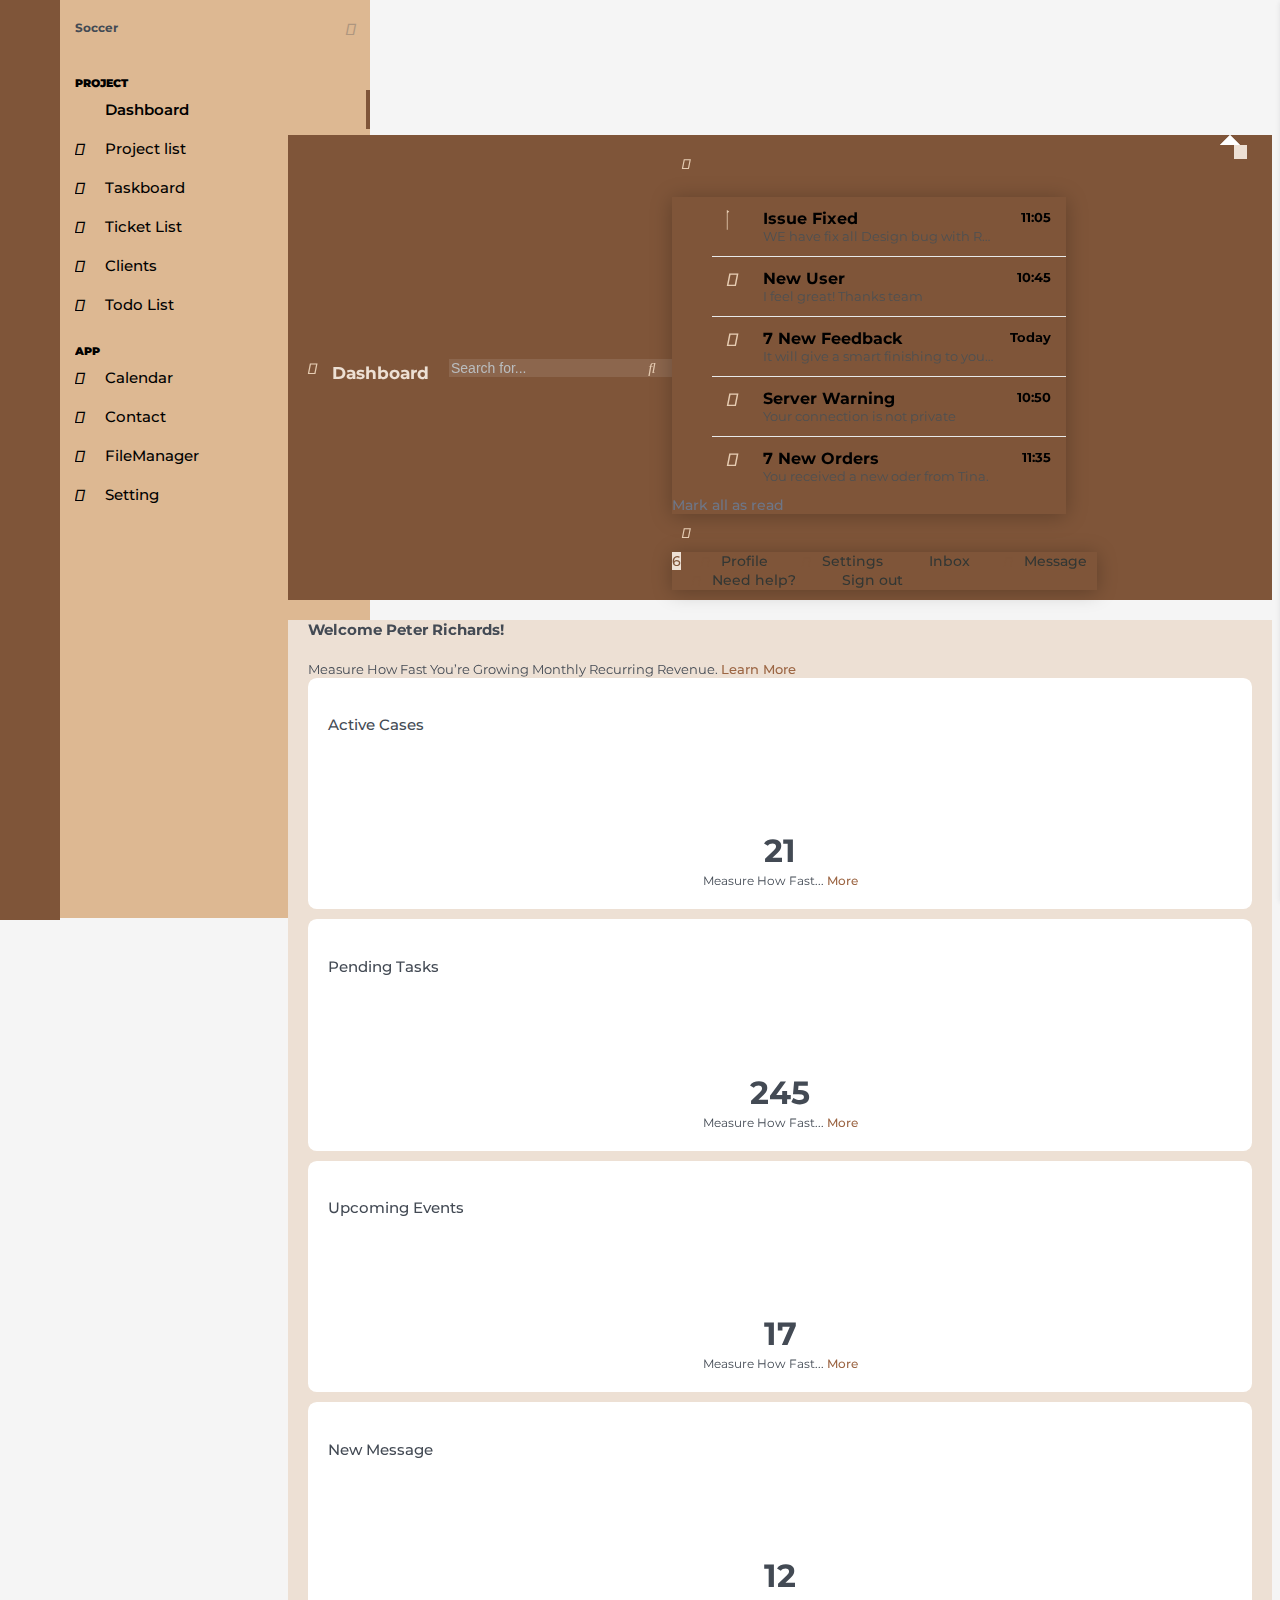
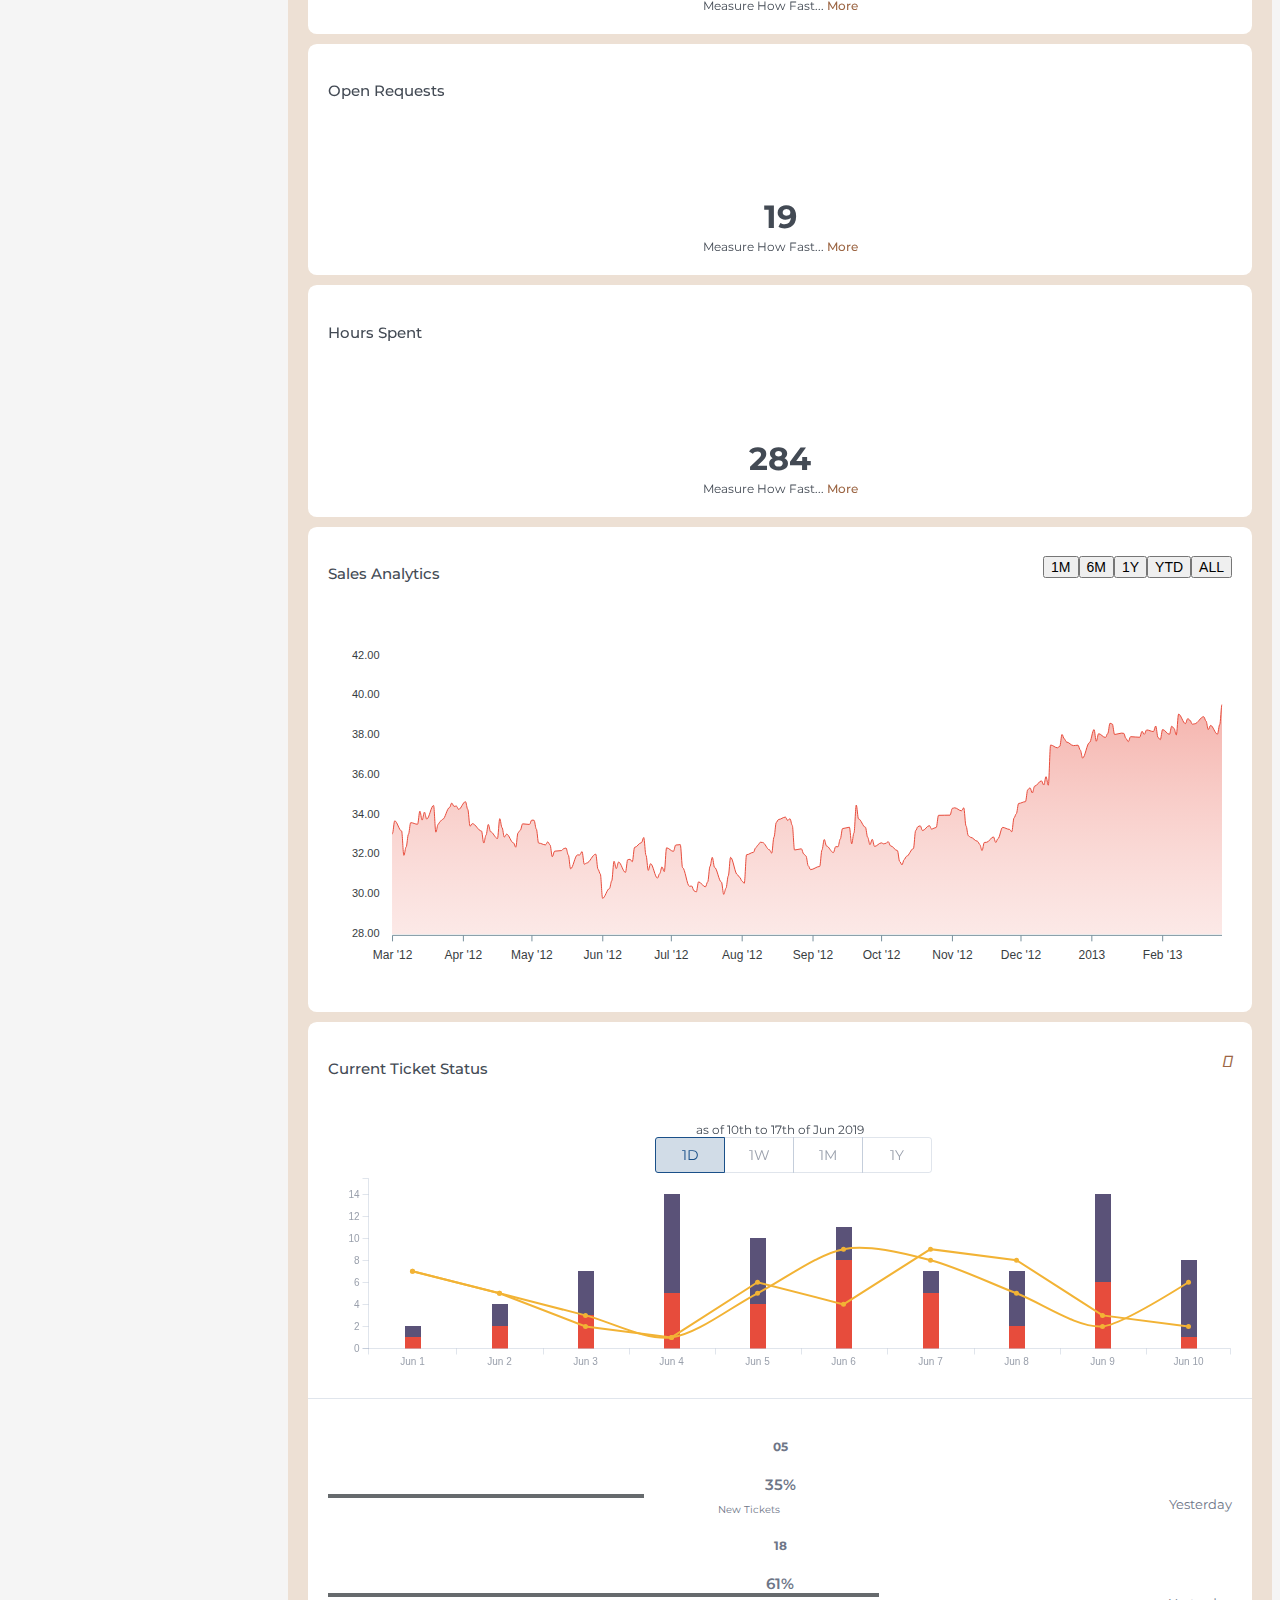
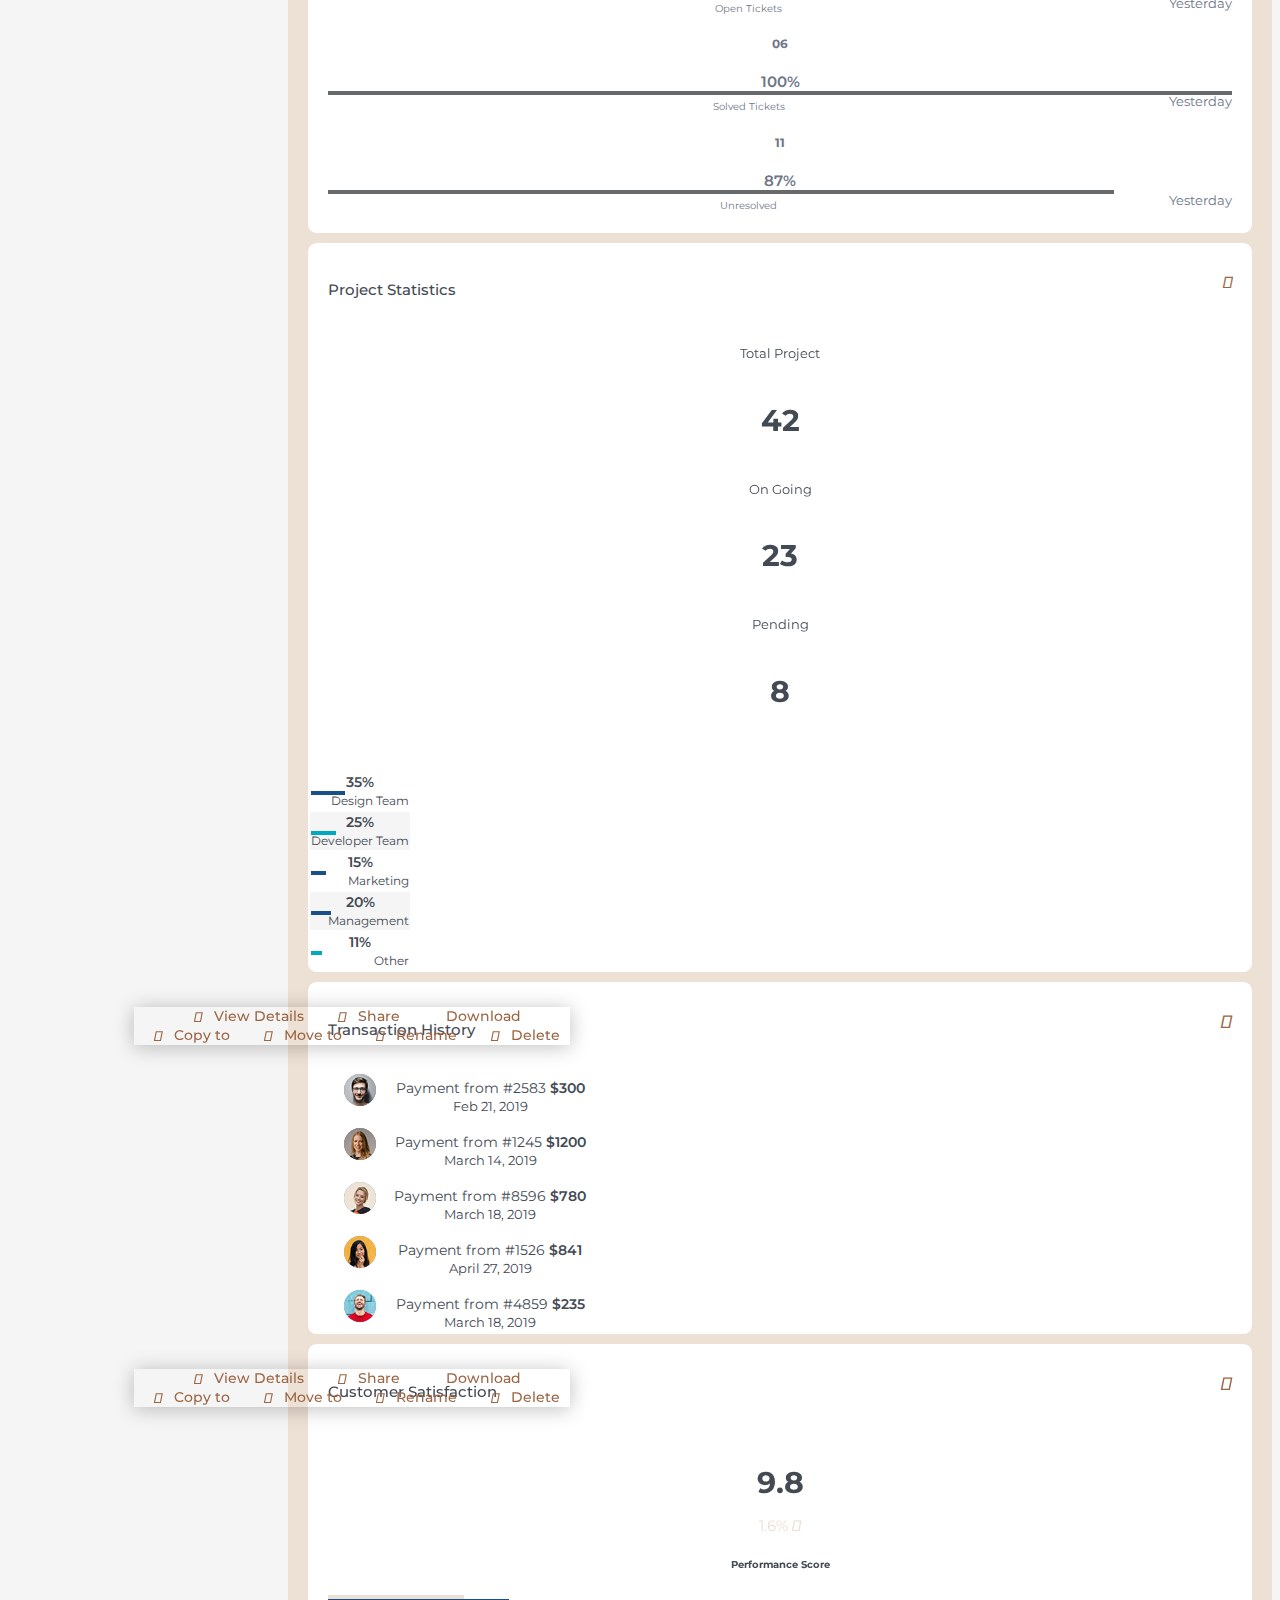
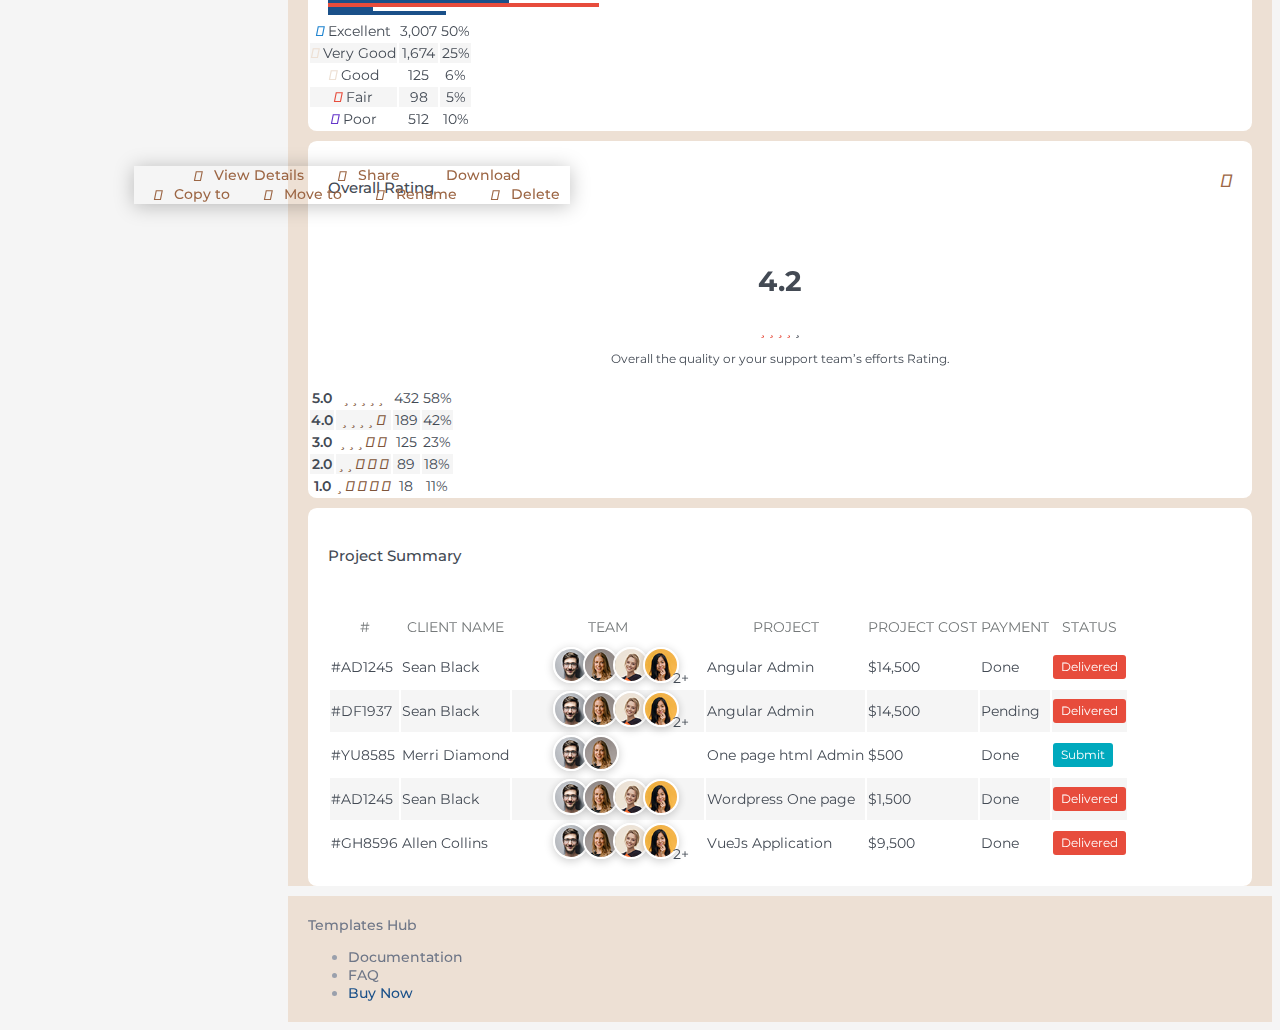
==== commit a33c547b: "updated htm template" ====
--- a/index.html
+++ b/index.html
@@ -54,717 +54,1124 @@
                         <a href="#" class="nav-link icon xs-hide"><i class="far fa-id-card"></i></a>
                         <a href="#" class="nav-link icon xs-hide"><i class="far fa-comments"></i></a>
                         <a href="#" class="nav-link icon app_file xs-hide"><i class="far fa-folder"></i></a>
-                        <a href="javascript:void(0)" class="nav-link icon theme_btn xs-hide"><i
+                        <!-- <a href="javascript:void(0)" class="nav-link icon theme_btn xs-hide"><i
                                 class="fas fa-paint-brush" data-toggle="tooltip" data-placement="right"
-                                title="Themes"></i></a>
-                    </div>
-                </div> -->
-
-                <div class="hleft">
-                    <a class="header-brand" href="index.html"><i class="fas   fa-soccer-ball-o brand-logo"></i></a>
-                    <div class="dropdown">
-                        <a href="javascript:void(0)" class="nav-link user_btn"><img class="avatar"
-                                src="assets/images/user.png" alt="" data-toggle="tooltip" data-placement="right"
-                                title="User Menu" /></a>
-
-                        <a href="app-calendar.html" class="nav-link icon app_inbox xs-hide"><i
-                                class="fas fa-calendar"></i></a>
-                        <a href="app-contact.html" class="nav-link icon xs-hide"><i class="far fa-id-card"></i></a>
-
-                        <a href="app-filemanager.html" class="nav-link icon app_file xs-hide"><i
-                                class="far fa-folder"></i></a>
-                        <a href="javascript:void(0)" class="nav-link icon theme_btn xs-hide"><i
+                                title="Themes"></i></a> -->
+            </div>
+        </div> -->
+
+        <div class="hleft">
+            <a class="header-brand" href="index.html"><i class="fas   fa-soccer-ball-o brand-logo"></i></a>
+            <div class="dropdown">
+                <a href="javascript:void(0)" class="nav-link user_btn"><img class="avatar" src="assets/images/user.png"
+                        alt="" data-toggle="tooltip" data-placement="right" title="User Menu" /></a>
+
+                <a href="app-calendar.html" class="nav-link icon app_inbox xs-hide"><i class="fas fa-calendar"></i></a>
+                <a href="app-contact.html" class="nav-link icon xs-hide"><i class="far fa-id-card"></i></a>
+
+                <a href="app-filemanager.html" class="nav-link icon app_file xs-hide"><i class="far fa-folder"></i></a>
+                <!-- <a href="javascript:void(0)" class="nav-link icon theme_btn xs-hide"><i
                                 class="fas fa-paint-brush" data-toggle="tooltip" data-placement="right"
-                                title="Themes"></i></a>
-                    </div>
-                </div>
-                <div class="hright">
-                    <div class="dropdown">
-                        <!-- <a href="#" class="nav-link icon settingbar"><i class="fas   fa-gear fa-spin"
+                                title="Themes"></i></a> -->
+            </div>
+        </div>
+        <div class="hright">
+            <div class="dropdown">
+                <!-- <a href="#" class="nav-link icon settingbar"><i class="fas   fa-gear fa-spin"
                                 data-toggle="tooltip" data-placement="right" title="Settings"></i></a> -->
-                        <a href="javascript:void(0)" class="nav-link icon menu_toggle"><i
-                                class="fas  fa-align-left"></i></a>
-                    </div>
+                <a href="javascript:void(0)" class="nav-link icon menu_toggle"><i class="fas  fa-align-left"></i></a>
+            </div>
+        </div>
+    </div>
+    </div>
+
+    <div id="rightsidebar" class="right_sidebar">
+        <a href="javascript:void(0)" class="p-3 settingbar float-right"><i class="fas   fa-close"></i></a>
+        <div class="p-4">
+            <div class="mb-4">
+                <h6 class="font-14 font-weight-bold text-muted">Font Style</h6>
+                <div class="custom-controls-stacked font_setting">
+                    <label class="custom-control custom-radio custom-control-inline">
+                        <input type="radio" class="custom-control-input" name="font" value="font-opensans">
+                        <span class="custom-control-label">Open Sans Font</span>
+                    </label>
+                    <label class="custom-control custom-radio custom-control-inline">
+                        <input type="radio" class="custom-control-input" name="font" value="font-montserrat" checked="">
+                        <span class="custom-control-label">Montserrat Google Font</span>
+                    </label>
+                    <label class="custom-control custom-radio custom-control-inline">
+                        <input type="radio" class="custom-control-input" name="font" value="font-roboto">
+                        <span class="custom-control-label">Robot Google Font</span>
+                    </label>
                 </div>
             </div>
-        </div>
-
-        <div id="rightsidebar" class="right_sidebar">
-            <a href="javascript:void(0)" class="p-3 settingbar float-right"><i class="fas   fa-close"></i></a>
-            <div class="p-4">
-                <div class="mb-4">
-                    <h6 class="font-14 font-weight-bold text-muted">Font Style</h6>
-                    <div class="custom-controls-stacked font_setting">
-                        <label class="custom-control custom-radio custom-control-inline">
-                            <input type="radio" class="custom-control-input" name="font" value="font-opensans">
-                            <span class="custom-control-label">Open Sans Font</span>
-                        </label>
-                        <label class="custom-control custom-radio custom-control-inline">
-                            <input type="radio" class="custom-control-input" name="font" value="font-montserrat"
-                                checked="">
-                            <span class="custom-control-label">Montserrat Google Font</span>
-                        </label>
-                        <label class="custom-control custom-radio custom-control-inline">
-                            <input type="radio" class="custom-control-input" name="font" value="font-roboto">
-                            <span class="custom-control-label">Robot Google Font</span>
-                        </label>
-                    </div>
+            <hr>
+            <div class="mb-4">
+                <h6 class="font-14 font-weight-bold text-muted">Dropdown Menu Icon</h6>
+                <div class="custom-controls-stacked arrow_option">
+                    <label class="custom-control custom-radio custom-control-inline">
+                        <input type="radio" class="custom-control-input" name="marrow" value="arrow-a">
+                        <span class="custom-control-label">A</span>
+                    </label>
+                    <label class="custom-control custom-radio custom-control-inline">
+                        <input type="radio" class="custom-control-input" name="marrow" value="arrow-b">
+                        <span class="custom-control-label">B</span>
+                    </label>
+                    <label class="custom-control custom-radio custom-control-inline">
+                        <input type="radio" class="custom-control-input" name="marrow" value="arrow-c" checked="">
+                        <span class="custom-control-label">C</span>
+                    </label>
                 </div>
-                <hr>
-                <div class="mb-4">
-                    <h6 class="font-14 font-weight-bold text-muted">Dropdown Menu Icon</h6>
-                    <div class="custom-controls-stacked arrow_option">
-                        <label class="custom-control custom-radio custom-control-inline">
-                            <input type="radio" class="custom-control-input" name="marrow" value="arrow-a">
-                            <span class="custom-control-label">A</span>
-                        </label>
-                        <label class="custom-control custom-radio custom-control-inline">
-                            <input type="radio" class="custom-control-input" name="marrow" value="arrow-b">
-                            <span class="custom-control-label">B</span>
-                        </label>
-                        <label class="custom-control custom-radio custom-control-inline">
-                            <input type="radio" class="custom-control-input" name="marrow" value="arrow-c" checked="">
-                            <span class="custom-control-label">C</span>
-                        </label>
-                    </div>
-                    <h6 class="font-14 font-weight-bold mt-4 text-muted">SubMenu List Icon</h6>
-                    <div class="custom-controls-stacked list_option">
-                        <label class="custom-control custom-radio custom-control-inline">
-                            <input type="radio" class="custom-control-input" name="listicon" value="list-a" checked="">
-                            <span class="custom-control-label">A</span>
-                        </label>
-                        <label class="custom-control custom-radio custom-control-inline">
-                            <input type="radio" class="custom-control-input" name="listicon" value="list-b">
-                            <span class="custom-control-label">B</span>
-                        </label>
-                        <label class="custom-control custom-radio custom-control-inline">
-                            <input type="radio" class="custom-control-input" name="listicon" value="list-c">
-                            <span class="custom-control-label">C</span>
-                        </label>
-                    </div>
-                </div>
-                <hr>
-                <div>
-                    <h6 class="font-14 font-weight-bold mt-4 text-muted">General Settings</h6>
-                    <ul class="setting-list list-unstyled mt-1 setting_switch">
-                        <li>
-                            <label class="custom-switch">
-                                <span class="custom-switch-description">Night Mode</span>
-                                <input type="checkbox" name="custom-switch-checkbox"
-                                    class="custom-switch-input btn-darkmode">
-                                <span class="custom-switch-indicator"></span>
-                            </label>
-                        </li>
-                        <li>
-                            <label class="custom-switch">
-                                <span class="custom-switch-description">Fix Navbar top</span>
-                                <input type="checkbox" name="custom-switch-checkbox"
-                                    class="custom-switch-input btn-fixnavbar">
-                                <span class="custom-switch-indicator"></span>
-                            </label>
-                        </li>
-                        <li>
-                            <label class="custom-switch">
-                                <span class="custom-switch-description">Header Dark</span>
-                                <input type="checkbox" name="custom-switch-checkbox"
-                                    class="custom-switch-input btn-pageheader" checked="">
-                                <span class="custom-switch-indicator"></span>
-                            </label>
-                        </li>
-                        <li>
-                            <label class="custom-switch">
-                                <span class="custom-switch-description">Min Sidebar Dark</span>
-                                <input type="checkbox" name="custom-switch-checkbox"
-                                    class="custom-switch-input btn-min_sidebar">
-                                <span class="custom-switch-indicator"></span>
-                            </label>
-                        </li>
-                        <li>
-                            <label class="custom-switch">
-                                <span class="custom-switch-description">Sidebar Dark</span>
-                                <input type="checkbox" name="custom-switch-checkbox"
-                                    class="custom-switch-input btn-sidebar">
-                                <span class="custom-switch-indicator"></span>
-                            </label>
-                        </li>
-                        <li>
-                            <label class="custom-switch">
-                                <span class="custom-switch-description">Icon Color</span>
-                                <input type="checkbox" name="custom-switch-checkbox"
-                                    class="custom-switch-input btn-iconcolor">
-                                <span class="custom-switch-indicator"></span>
-                            </label>
-                        </li>
-                        <li>
-                            <label class="custom-switch">
-                                <span class="custom-switch-description">Gradient Color</span>
-                                <input type="checkbox" name="custom-switch-checkbox"
-                                    class="custom-switch-input btn-gradient">
-                                <span class="custom-switch-indicator"></span>
-                            </label>
-                        </li>
-                        <li>
-                            <label class="custom-switch">
-                                <span class="custom-switch-description">Box Shadow</span>
-                                <input type="checkbox" name="custom-switch-checkbox"
-                                    class="custom-switch-input btn-boxshadow">
-                                <span class="custom-switch-indicator"></span>
-                            </label>
-                        </li>
-                        <li>
-                            <label class="custom-switch">
-                                <span class="custom-switch-description">RTL Support</span>
-                                <input type="checkbox" name="custom-switch-checkbox"
-                                    class="custom-switch-input btn-rtl">
-                                <span class="custom-switch-indicator"></span>
-                            </label>
-                        </li>
-                        <li>
-                            <label class="custom-switch">
-                                <span class="custom-switch-description">Box Layout</span>
-                                <input type="checkbox" name="custom-switch-checkbox"
-                                    class="custom-switch-input btn-boxlayout">
-                                <span class="custom-switch-indicator"></span>
-                            </label>
-                        </li>
-                    </ul>
-                </div>
-                <hr>
-                <div class="form-group">
-                    <label class="d-block">Storage <span class="float-right">77%</span></label>
-                    <div class="progress progress-sm">
-                        <div class="progress-bar" role="progressbar" aria-valuenow="77" aria-valuemin="0"
-                            aria-valuemax="100" style="width: 77%;"></div>
-                    </div>
-                    <button type="button" class="btn btn-primary btn-block mt-3">Upgrade Storage</button>
+                <h6 class="font-14 font-weight-bold mt-4 text-muted">SubMenu List Icon</h6>
+                <div class="custom-controls-stacked list_option">
+                    <label class="custom-control custom-radio custom-control-inline">
+                        <input type="radio" class="custom-control-input" name="listicon" value="list-a" checked="">
+                        <span class="custom-control-label">A</span>
+                    </label>
+                    <label class="custom-control custom-radio custom-control-inline">
+                        <input type="radio" class="custom-control-input" name="listicon" value="list-b">
+                        <span class="custom-control-label">B</span>
+                    </label>
+                    <label class="custom-control custom-radio custom-control-inline">
+                        <input type="radio" class="custom-control-input" name="listicon" value="list-c">
+                        <span class="custom-control-label">C</span>
+                    </label>
                 </div>
             </div>
-        </div>
-
-        <div class="theme_div">
-            <div class="card">
-                <div class="card-body">
-                    <ul class="list-group list-unstyled">
-                        <li class="list-group-item mb-2">
-                            <p>Default Theme</p>
-                            <a href="#"><img src="assets/images/themes/default.png" class="img-fluid" /></a>
-                        </li>
-                        <li class="list-group-item mb-2">
-                            <p>Night Mode Theme</p>
-                            <a href="#"><img src="assets/images/themes/dark.png" class="img-fluid" /></a>
-                        </li>
-                        <li class="list-group-item mb-2">
-                            <p>RTL Version</p>
-                            <a href="#"><img src="assets/images/themes/rtl.png" class="img-fluid" /></a>
-                        </li>
-                    </ul>
+            <hr>
+            <div>
+                <h6 class="font-14 font-weight-bold mt-4 text-muted">General Settings</h6>
+                <ul class="setting-list list-unstyled mt-1 setting_switch">
+                    <li>
+                        <label class="custom-switch">
+                            <span class="custom-switch-description">Night Mode</span>
+                            <input type="checkbox" name="custom-switch-checkbox"
+                                class="custom-switch-input btn-darkmode">
+                            <span class="custom-switch-indicator"></span>
+                        </label>
+                    </li>
+                    <li>
+                        <label class="custom-switch">
+                            <span class="custom-switch-description">Fix Navbar top</span>
+                            <input type="checkbox" name="custom-switch-checkbox"
+                                class="custom-switch-input btn-fixnavbar">
+                            <span class="custom-switch-indicator"></span>
+                        </label>
+                    </li>
+                    <li>
+                        <label class="custom-switch">
+                            <span class="custom-switch-description">Header Dark</span>
+                            <input type="checkbox" name="custom-switch-checkbox"
+                                class="custom-switch-input btn-pageheader" checked="">
+                            <span class="custom-switch-indicator"></span>
+                        </label>
+                    </li>
+                    <li>
+                        <label class="custom-switch">
+                            <span class="custom-switch-description">Min Sidebar Dark</span>
+                            <input type="checkbox" name="custom-switch-checkbox"
+                                class="custom-switch-input btn-min_sidebar">
+                            <span class="custom-switch-indicator"></span>
+                        </label>
+                    </li>
+                    <li>
+                        <label class="custom-switch">
+                            <span class="custom-switch-description">Sidebar Dark</span>
+                            <input type="checkbox" name="custom-switch-checkbox"
+                                class="custom-switch-input btn-sidebar">
+                            <span class="custom-switch-indicator"></span>
+                        </label>
+                    </li>
+                    <li>
+                        <label class="custom-switch">
+                            <span class="custom-switch-description">Icon Color</span>
+                            <input type="checkbox" name="custom-switch-checkbox"
+                                class="custom-switch-input btn-iconcolor">
+                            <span class="custom-switch-indicator"></span>
+                        </label>
+                    </li>
+                    <li>
+                        <label class="custom-switch">
+                            <span class="custom-switch-description">Gradient Color</span>
+                            <input type="checkbox" name="custom-switch-checkbox"
+                                class="custom-switch-input btn-gradient">
+                            <span class="custom-switch-indicator"></span>
+                        </label>
+                    </li>
+                    <li>
+                        <label class="custom-switch">
+                            <span class="custom-switch-description">Box Shadow</span>
+                            <input type="checkbox" name="custom-switch-checkbox"
+                                class="custom-switch-input btn-boxshadow">
+                            <span class="custom-switch-indicator"></span>
+                        </label>
+                    </li>
+                    <li>
+                        <label class="custom-switch">
+                            <span class="custom-switch-description">RTL Support</span>
+                            <input type="checkbox" name="custom-switch-checkbox" class="custom-switch-input btn-rtl">
+                            <span class="custom-switch-indicator"></span>
+                        </label>
+                    </li>
+                    <li>
+                        <label class="custom-switch">
+                            <span class="custom-switch-description">Box Layout</span>
+                            <input type="checkbox" name="custom-switch-checkbox"
+                                class="custom-switch-input btn-boxlayout">
+                            <span class="custom-switch-indicator"></span>
+                        </label>
+                    </li>
+                </ul>
+            </div>
+            <hr>
+            <div class="form-group">
+                <label class="d-block">Storage <span class="float-right">77%</span></label>
+                <div class="progress progress-sm">
+                    <div class="progress-bar" role="progressbar" aria-valuenow="77" aria-valuemin="0"
+                        aria-valuemax="100" style="width: 77%;"></div>
                 </div>
+                <button type="button" class="btn btn-primary btn-block mt-3">Upgrade Storage</button>
             </div>
         </div>
-
-        <div class="user_div">
-            <h5 class="brand-name mb-4">Soccer<a href="javascript:void(0)" class="user_btn"><i
-                        class="fas fa-sign-out-alt"></i></a></h5>
+    </div>
+
+    <div class="theme_div">
+        <div class="card">
             <div class="card-body">
-                <a href="#"><img class="card-profile-img" src="assets/images/sm/avatar1.jpg" alt=""></a>
-                <h6 class="mb-0">Peter Richards</h6>
-                <span>peter.richard@gmail.com</span>
-                <div class="d-flex align-items-baseline mt-3">
-                    <h3 class="mb-0 mr-2">9.8</h3>
-                    <p class="mb-0"><span class="text-success">1.6% <i class="fas   fa-arrow-up"></i></span></p>
-                </div>
-                <div class="progress progress-xs">
-                    <div class="progress-bar" role="progressbar" style="width: 15%" aria-valuenow="15" aria-valuemin="0"
-                        aria-valuemax="100"></div>
-                    <div class="progress-bar bg-info" role="progressbar" style="width: 20%" aria-valuenow="20"
-                        aria-valuemin="0" aria-valuemax="100"></div>
-                    <div class="progress-bar bg-success" role="progressbar" style="width: 30%" aria-valuenow="30"
-                        aria-valuemin="0" aria-valuemax="100"></div>
-                    <div class="progress-bar bg-orange" role="progressbar" style="width: 5%" aria-valuenow="20"
-                        aria-valuemin="0" aria-valuemax="100"></div>
-                    <div class="progress-bar bg-indigo" role="progressbar" style="width: 13%" aria-valuenow="20"
-                        aria-valuemin="0" aria-valuemax="100"></div>
-                </div>
-                <h6 class="text-uppercase font-10 mt-1">Performance Score</h6>
-                <hr>
-                <p>Activity</p>
-                <ul class="new_timeline">
-                    <li>
-                        <div class="bullet pink"></div>
-                        <div class="time">11:00am</div>
-                        <div class="desc">
-                            <h3>Attendance</h3>
-                            <h4>Computer Class</h4>
-                        </div>
+                <ul class="list-group list-unstyled">
+                    <li class="list-group-item mb-2">
+                        <p>Default Theme</p>
+                        <a href="#"><img src="assets/images/themes/default.png" class="img-fluid" /></a>
                     </li>
-                    <li>
-                        <div class="bullet pink"></div>
-                        <div class="time">11:30am</div>
-                        <div class="desc">
-                            <h3>Added an interest</h3>
-                            <h4>“Volunteer Activities”</h4>
-                        </div>
+                    <li class="list-group-item mb-2">
+                        <p>Night Mode Theme</p>
+                        <a href="#"><img src="assets/images/themes/dark.png" class="img-fluid" /></a>
                     </li>
-                    <li>
-                        <div class="bullet green"></div>
-                        <div class="time">12:00pm</div>
-                        <div class="desc">
-                            <h3>Developer Team</h3>
-                            <h4>Hangouts</h4>
-                            <ul class="list-unstyled team-info margin-0 p-t-5">
-                                <li><img src="assets/images/xs/avatar1.jpg" alt="Avatar"></li>
-                                <li><img src="assets/images/xs/avatar2.jpg" alt="Avatar"></li>
-                                <li><img src="assets/images/xs/avatar3.jpg" alt="Avatar"></li>
-                                <li><img src="assets/images/xs/avatar4.jpg" alt="Avatar"></li>
-                            </ul>
-                        </div>
-                    </li>
-                    <li>
-                        <div class="bullet green"></div>
-                        <div class="time">2:00pm</div>
-                        <div class="desc">
-                            <h3>Responded to need</h3>
-                            <a href="javascript:void(0)">“In-Kind Opportunity”</a>
-                        </div>
-                    </li>
-                    <li>
-                        <div class="bullet orange"></div>
-                        <div class="time">1:30pm</div>
-                        <div class="desc">
-                            <h3>Lunch Break</h3>
-                        </div>
-                    </li>
-                    <li>
-                        <div class="bullet green"></div>
-                        <div class="time">2:38pm</div>
-                        <div class="desc">
-                            <h3>Finish</h3>
-                            <h4>Go to Home</h4>
-                        </div>
+                    <li class="list-group-item mb-2">
+                        <p>RTL Version</p>
+                        <a href="#"><img src="assets/images/themes/rtl.png" class="img-fluid" /></a>
                     </li>
                 </ul>
             </div>
         </div>
-
-        <div id="left-sidebar" class="sidebar ">
-            <h5 class="brand-name">Soccer
-                <a href="javascript:void(0)" class="menu_option float-right">
-                    <span class="d-flex justify-content-end">
-                        <i class=" fas fa-th-large font-16" data-toggle="tooltip" data-placement="left"
-                            title="Grid & List Toggle"></i>
-                    </span>
-                </a>
-            </h5>
-            <nav id="left-sidebar-nav" class="sidebar-nav">
-                <ul class="metismenu">
-                    <li class="g_heading">Project</li>
-                    <li class="active"><a href="#"><i class="fas fa-tachometer-alt"></i><span>Dashboard</span></a> </li>
-                    <li><a href="project-list.html"><i class="fas   fa-list-ol"></i><span>Project list</span></a></li>
-                    <li><a href="project-taskboard.html"><i
-                                class="fas fa-calendar-check-o"></i><span>Taskboard</span></a></li>
-                    <li><a href="project-ticket.html"><i class="fas fa-list-ul"></i><span>Ticket List</span></a></li>
-
-                    <li><a href="project-clients.html"><i class="fas   fa-user"></i><span>Clients</span></a></li>
-                    <li><a href="project-todo.html"><i class="fas fa-check-square "></i><span>Todo List</span></a></li>
-
-                    <li class="g_heading">App</li>
-                    <li><a href="app-calendar.html"><i class="fas   fa-calendar"></i><span>Calendar</span></a></li>
-                    <li><a href="app-contact.html"><i class="fas   fa-address-book"></i><span>Contact</span></a></li>
-                    <li><a href="app-filemanager.html"><i class="fas   fa-folder"></i><span>FileManager</span></a></li>
-                    <li><a href="app-setting.html"><i class="fas   fa-gear"></i><span>Setting</span></a></li>
-                </ul>
-            </nav>
+    </div>
+
+    <div class="user_div">
+        <h5 class="brand-name mb-4">Soccer<a href="javascript:void(0)" class="user_btn"><i
+                    class="fas fa-sign-out-alt"></i></a></h5>
+        <div class="card-body">
+            <a href="#"><img class="card-profile-img" src="assets/images/sm/avatar1.jpg" alt=""></a>
+            <h6 class="mb-0">Peter Richards</h6>
+            <span>peter.richard@gmail.com</span>
+            <div class="d-flex align-items-baseline mt-3">
+                <h3 class="mb-0 mr-2">9.8</h3>
+                <p class="mb-0"><span class="text-success">1.6% <i class="fas   fa-arrow-up"></i></span></p>
+            </div>
+            <div class="progress progress-xs">
+                <div class="progress-bar" role="progressbar" style="width: 15%" aria-valuenow="15" aria-valuemin="0"
+                    aria-valuemax="100"></div>
+                <div class="progress-bar bg-info" role="progressbar" style="width: 20%" aria-valuenow="20"
+                    aria-valuemin="0" aria-valuemax="100"></div>
+                <div class="progress-bar bg-success" role="progressbar" style="width: 30%" aria-valuenow="30"
+                    aria-valuemin="0" aria-valuemax="100"></div>
+                <div class="progress-bar bg-orange" role="progressbar" style="width: 5%" aria-valuenow="20"
+                    aria-valuemin="0" aria-valuemax="100"></div>
+                <div class="progress-bar bg-indigo" role="progressbar" style="width: 13%" aria-valuenow="20"
+                    aria-valuemin="0" aria-valuemax="100"></div>
+            </div>
+            <h6 class="text-uppercase font-10 mt-1">Performance Score</h6>
+            <hr>
+            <p>Activity</p>
+            <ul class="new_timeline">
+                <li>
+                    <div class="bullet pink"></div>
+                    <div class="time">11:00am</div>
+                    <div class="desc">
+                        <h3>Attendance</h3>
+                        <h4>Computer Class</h4>
+                    </div>
+                </li>
+                <li>
+                    <div class="bullet pink"></div>
+                    <div class="time">11:30am</div>
+                    <div class="desc">
+                        <h3>Added an interest</h3>
+                        <h4>“Volunteer Activities”</h4>
+                    </div>
+                </li>
+                <li>
+                    <div class="bullet green"></div>
+                    <div class="time">12:00pm</div>
+                    <div class="desc">
+                        <h3>Developer Team</h3>
+                        <h4>Hangouts</h4>
+                        <ul class="list-unstyled team-info margin-0 p-t-5">
+                            <li><img src="assets/images/xs/avatar1.jpg" alt="Avatar"></li>
+                            <li><img src="assets/images/xs/avatar2.jpg" alt="Avatar"></li>
+                            <li><img src="assets/images/xs/avatar3.jpg" alt="Avatar"></li>
+                            <li><img src="assets/images/xs/avatar4.jpg" alt="Avatar"></li>
+                        </ul>
+                    </div>
+                </li>
+                <li>
+                    <div class="bullet green"></div>
+                    <div class="time">2:00pm</div>
+                    <div class="desc">
+                        <h3>Responded to need</h3>
+                        <a href="javascript:void(0)">“In-Kind Opportunity”</a>
+                    </div>
+                </li>
+                <li>
+                    <div class="bullet orange"></div>
+                    <div class="time">1:30pm</div>
+                    <div class="desc">
+                        <h3>Lunch Break</h3>
+                    </div>
+                </li>
+                <li>
+                    <div class="bullet green"></div>
+                    <div class="time">2:38pm</div>
+                    <div class="desc">
+                        <h3>Finish</h3>
+                        <h4>Go to Home</h4>
+                    </div>
+                </li>
+            </ul>
         </div>
-
-        <div class="page">
-            <div id="page_top" class="section-body  top_dark">
-                <div class="container-fluid">
-                    <div class="page-header">
-                        <div class="left">
-                            <a href="javascript:void(0)" class="icon menu_toggle mr-3"><i
-                                    class="fas fa-align-left"></i></a>
-                            <h1 class="page-title">Dashboard</h1>
-                        </div>
-                        <div class="right">
-                            <div class="input-icon xs-hide mr-4">
-                                <input type="text" class="form-control" placeholder="Search for...">
-                                <span class="input-icon-addon"><i class="fas fa-search"></i></span>
-                            </div>
-                            <div class="notification d-flex">
-
-                                <div class="dropdown d-flex">
-                                    <a class="nav-link icon d-none d-md-flex btn btn-default btn-icon ml-2"
-                                        data-toggle="dropdown"><i class="fas fa-bell"></i><span
-                                            class="badge badge-primary nav-unread"></span></a>
-                                    <div class="dropdown-menu dropdown-menu-right dropdown-menu-arrow">
-                                        <ul class="list-unstyled feeds_widget">
-                                            <li>
-                                                <div class="feeds-left"><i class="fas   fa-check"></i></div>
-                                                <div class="feeds-body">
-                                                    <h4 class="title ">Issue Fixed <small
-                                                            class="float-right text-muted">11:05</small></h4>
-                                                    <small>WE have fix all Design bug with Responsive</small>
-                                                </div>
-                                            </li>
-                                            <li>
-                                                <div class="feeds-left"><i class="fas   fa-user"></i></div>
-                                                <div class="feeds-body">
-                                                    <h4 class="title">New User <small
-                                                            class="float-right text-muted">10:45</small></h4>
-                                                    <small>I feel great! Thanks team</small>
-                                                </div>
-                                            </li>
-                                            <li>
-                                                <div class="feeds-left"><i class="fas   fa-thumbs-o-up"></i></div>
-                                                <div class="feeds-body">
-                                                    <h4 class="title">7 New Feedback <small
-                                                            class="float-right text-muted">Today</small></h4>
-                                                    <small>It will give a smart finishing to your site</small>
-                                                </div>
-                                            </li>
-                                            <li>
-                                                <div class="feeds-left"><i class="fas   fa-question-circle"></i></div>
-                                                <div class="feeds-body">
-                                                    <h4 class="title">Server Warning <small
-                                                            class="float-right text-muted">10:50</small></h4>
-                                                    <small>Your connection is not private</small>
-                                                </div>
-                                            </li>
-                                            <li>
-                                                <div class="feeds-left"><i class="fas   fa-shopping-cart"></i></div>
-                                                <div class="feeds-body">
-                                                    <h4 class="title">7 New Orders <small
-                                                            class="float-right text-muted">11:35</small></h4>
-                                                    <small>You received a new oder from Tina.</small>
-                                                </div>
-                                            </li>
-                                        </ul>
-                                        <div class="dropdown-divider"></div>
-                                        <a href="javascript:void(0)"
-                                            class="dropdown-item text-center text-muted-dark readall">Mark all as
-                                            read</a>
-                                    </div>
-                                </div>
-                                <div id="user_option" class="dropdown d-flex">
-                                    <a class="nav-link icon d-none d-md-flex btn btn-default btn-icon ml-2"
-                                        data-toggle="dropdown"><i class="fas   fa-user"></i></a>
-                                    <div class="dropdown-menu dropdown-menu-right dropdown-menu-arrow">
-                                        <a class="dropdown-item" href="#"><i class="dropdown-icon far fa-user"></i>
-                                            Profile</a>
-                                        <a class="dropdown-item" href="#"><i class="dropdown-icon fas fa-cog"></i>
-                                            Settings</a>
-                                        <a class="dropdown-item" href="javascript:void(0)"><span
-                                                class="float-right"><span class="badge badge-primary">6</span></span><i
-                                                class="dropdown-icon far fa-mail"></i> Inbox</a>
-                                        <a class="dropdown-item" href="javascript:void(0)"><i
-                                                class="dropdown-icon far fa-send"></i> Message</a>
-                                        <div class="dropdown-divider"></div>
-                                        <a class="dropdown-item" href="javascript:void(0)"><i
-                                                class="dropdown-icon far fa-question-circle"></i> Need help?</a>
-                                        <a class="dropdown-item" href="#"><i
-                                                class="dropdown-icon fas fa-sign-out-alt"></i> Sign out</a>
-                                    </div>
+    </div>
+
+    <div id="left-sidebar" class="sidebar ">
+        <h5 class="brand-name">Soccer
+            <a href="javascript:void(0)" class="menu_option float-right">
+                <span class="d-flex justify-content-end">
+                    <i class=" fas fa-th-large font-16" data-toggle="tooltip" data-placement="left"
+                        title="Grid & List Toggle"></i>
+                </span>
+            </a>
+        </h5>
+        <nav id="left-sidebar-nav" class="sidebar-nav">
+            <ul class="metismenu">
+                <li class="g_heading">Project</li>
+                <li class="active"><a href="#"><i class="fas fa-tachometer-alt"></i><span>Dashboard</span></a> </li>
+                <li><a href="project-list.html"><i class="fas   fa-list-ol"></i><span>Project list</span></a></li>
+                <li><a href="project-taskboard.html"><i class="fas fa-calendar-check-o"></i><span>Taskboard</span></a>
+                </li>
+                <li><a href="project-ticket.html"><i class="fas fa-list-ul"></i><span>Ticket List</span></a></li>
+
+                <li><a href="project-clients.html"><i class="fas   fa-user"></i><span>Clients</span></a></li>
+                <li><a href="project-todo.html"><i class="fas fa-check-square "></i><span>Todo List</span></a></li>
+
+                <li class="g_heading">App</li>
+                <li><a href="app-calendar.html"><i class="fas   fa-calendar"></i><span>Calendar</span></a></li>
+                <li><a href="app-contact.html"><i class="fas   fa-address-book"></i><span>Contact</span></a></li>
+                <li><a href="app-filemanager.html"><i class="fas   fa-folder"></i><span>FileManager</span></a></li>
+                <li><a href="app-setting.html"><i class="fas   fa-gear"></i><span>Setting</span></a></li>
+            </ul>
+        </nav>
+    </div>
+
+    <div class="page">
+        <div id="page_top" class="section-body  top_dark">
+            <div class="container-fluid">
+                <div class="page-header">
+                    <div class="left">
+                        <a href="javascript:void(0)" class="icon menu_toggle mr-3"><i class="fas fa-align-left"></i></a>
+                        <h1 class="page-title">Dashboard</h1>
+                    </div>
+                    <div class="right">
+                        <div class="input-icon xs-hide mr-4">
+                            <input type="text" class="form-control" placeholder="Search for...">
+                            <span class="input-icon-addon"><i class="fas fa-search"></i></span>
+                        </div>
+                        <div class="notification d-flex">
+
+                            <div class="dropdown d-flex">
+                                <a class="nav-link icon d-none d-md-flex btn btn-default btn-icon ml-2"
+                                    data-toggle="dropdown"><i class="fas fa-bell"></i><span
+                                        class="badge badge-primary nav-unread"></span></a>
+                                <div class="dropdown-menu dropdown-menu-right dropdown-menu-arrow">
+                                    <ul class="list-unstyled feeds_widget">
+                                        <li>
+                                            <div class="feeds-left"><i class="fas   fa-check"></i></div>
+                                            <div class="feeds-body">
+                                                <h4 class="title ">Issue Fixed <small
+                                                        class="float-right text-muted">11:05</small></h4>
+                                                <small>WE have fix all Design bug with Responsive</small>
+                                            </div>
+                                        </li>
+                                        <li>
+                                            <div class="feeds-left"><i class="fas   fa-user"></i></div>
+                                            <div class="feeds-body">
+                                                <h4 class="title">New User <small
+                                                        class="float-right text-muted">10:45</small></h4>
+                                                <small>I feel great! Thanks team</small>
+                                            </div>
+                                        </li>
+                                        <li>
+                                            <div class="feeds-left"><i class="fas   fa-thumbs-o-up"></i></div>
+                                            <div class="feeds-body">
+                                                <h4 class="title">7 New Feedback <small
+                                                        class="float-right text-muted">Today</small></h4>
+                                                <small>It will give a smart finishing to your site</small>
+                                            </div>
+                                        </li>
+                                        <li>
+                                            <div class="feeds-left"><i class="fas   fa-question-circle"></i></div>
+                                            <div class="feeds-body">
+                                                <h4 class="title">Server Warning <small
+                                                        class="float-right text-muted">10:50</small></h4>
+                                                <small>Your connection is not private</small>
+                                            </div>
+                                        </li>
+                                        <li>
+                                            <div class="feeds-left"><i class="fas   fa-shopping-cart"></i></div>
+                                            <div class="feeds-body">
+                                                <h4 class="title">7 New Orders <small
+                                                        class="float-right text-muted">11:35</small></h4>
+                                                <small>You received a new oder from Tina.</small>
+                                            </div>
+                                        </li>
+                                    </ul>
+                                    <div class="dropdown-divider"></div>
+                                    <a href="javascript:void(0)"
+                                        class="dropdown-item text-center text-muted-dark readall">Mark all as
+                                        read</a>
+                                </div>
+                            </div>
+                            <div id="user_option" class="dropdown d-flex">
+                                <a class="nav-link icon d-none d-md-flex btn btn-default btn-icon ml-2"
+                                    data-toggle="dropdown"><i class="fas   fa-user"></i></a>
+                                <div class="dropdown-menu dropdown-menu-right dropdown-menu-arrow">
+                                    <a class="dropdown-item" href="#"><i class="dropdown-icon far fa-user"></i>
+                                        Profile</a>
+                                    <a class="dropdown-item" href="#"><i class="dropdown-icon fas fa-cog"></i>
+                                        Settings</a>
+                                    <a class="dropdown-item" href="javascript:void(0)"><span class="float-right"><span
+                                                class="badge badge-primary">6</span></span><i
+                                            class="dropdown-icon far fa-mail"></i> Inbox</a>
+                                    <a class="dropdown-item" href="javascript:void(0)"><i
+                                            class="dropdown-icon far fa-send"></i> Message</a>
+                                    <div class="dropdown-divider"></div>
+                                    <a class="dropdown-item" href="javascript:void(0)"><i
+                                            class="dropdown-icon far fa-question-circle"></i> Need help?</a>
+                                    <a class="dropdown-item" href="#"><i class="dropdown-icon fas fa-sign-out-alt"></i>
+                                        Sign out</a>
                                 </div>
                             </div>
                         </div>
                     </div>
                 </div>
             </div>
-            <div class="section-body p-4">
-                <div class="container-fluid">
-                    <div class="row clearfix">
-                        <div class="col-lg-12">
-                            <div class="mb-4">
-                                <h4>Welcome Peter Richards!</h4>
-                                <small>Measure How Fast You’re Growing Monthly Recurring Revenue. <a href="#">Learn
-                                        More</a></small>
-                            </div>
-                        </div>
-                    </div>
-                    <div class="row clearfix row-deck">
-                        <div class="col-xl-2 col-lg-4 col-md-6">
-                            <div class="card">
-                                <div class="card-header">
-                                    <h3 class="card-title">Active Cases</h3>
-                                </div>
-                                <div class="card-body">
-                                    <h5 class="number mb-0 font-32 counter">31</h5>
-                                    <span class="font-12">Measure How Fast... <a href="#">More</a></span>
-                                </div>
-                            </div>
-                        </div>
-                        <div class="col-xl-2 col-lg-4 col-md-6">
-                            <div class="card">
-                                <div class="card-header">
-                                    <h3 class="card-title">Pending Tasks</h3>
-                                </div>
-                                <div class="card-body">
-                                    <h5 class="number mb-0 font-32 counter">245</h5>
-                                    <span class="font-12">Measure How Fast... <a href="#">More</a></span>
-                                </div>
-                            </div>
-                        </div>
-                        <div class="col-xl-2 col-lg-4 col-md-6">
-                            <div class="card">
-                                <div class="card-header">
-                                    <h3 class="card-title">Upcoming Events</h3>
-                                </div>
-                                <div class="card-body">
-                                    <h5 class="number mb-0 font-32 counter">17</h5>
-                                    <span class="font-12">Measure How Fast... <a href="#">More</a></span>
-                                </div>
-                            </div>
-                        </div>
-                        <div class="col-xl-2 col-lg-4 col-md-6">
-                            <div class="card">
-                                <div class="card-header">
-                                    <h3 class="card-title">New Message</h3>
-                                </div>
-                                <div class="card-body">
-                                    <h5 class="number mb-0 font-32 counter">12</h5>
-                                    <span class="font-12">Measure How Fast... <a href="#">More</a></span>
-                                </div>
-                            </div>
-                        </div>
-                        <div class="col-xl-2 col-lg-4 col-md-6">
-                            <div class="card">
-                                <div class="card-header">
-                                    <h3 class="card-title">Open Requests</h3>
-                                </div>
-                                <div class="card-body">
-                                    <h5 class="number mb-0 font-32 counter">19</h5>
-                                    <span class="font-12">Measure How Fast... <a href="#">More</a></span>
-                                </div>
-                            </div>
-                        </div>
-                        <div class="col-xl-2 col-lg-4 col-md-6">
-                            <div class="card">
-                                <div class="card-header">
-                                    <h3 class="card-title">Hours Spent</h3>
-                                </div>
-                                <div class="card-body">
-                                    <h5 class="number mb-0 font-32 counter">284</h5>
-                                    <span class="font-12">Measure How Fast... <a href="#">More</a></span>
-                                </div>
-                            </div>
-                        </div>
-                    </div>
-                    <div class="row clearfix row-deck">
-                        <div class="col-xl-12 col-lg-12">
-                            <div class="card">
-                                <div class="card-header">
-                                    <h3 class="card-title">Sales Analytics</h3>
-                                    <div class="card-options">
-                                        <button class="btn btn-sm btn-outline-secondary me-1" id="one_month">1M</button>
-                                        <button class="btn btn-sm btn-outline-secondary me-1"
-                                            id="six_months">6M</button>
-                                        <button class="btn btn-sm btn-outline-secondary me-1" id="one_year"
-                                            class="active">1Y</button>
-                                        <button class="btn btn-sm btn-outline-secondary me-1" id="ytd">YTD</button>
-                                        <button class="btn btn-sm btn-outline-secondary" id="all">ALL</button>
+        </div>
+        <div class="section-body p-4">
+            <div class="container-fluid">
+                <div class="row clearfix">
+                    <div class="col-lg-12">
+                        <div class="mb-4">
+                            <h4>Welcome Peter Richards!</h4>
+                            <small>Measure How Fast You’re Growing Monthly Recurring Revenue. <a href="#">Learn
+                                    More</a></small>
+                        </div>
+                    </div>
+                </div>
+                <div class="row clearfix row-deck">
+                    <div class="col-xl-2 col-lg-4 col-md-6">
+                        <div class="card">
+                            <div class="card-header">
+                                <h3 class="card-title">Active Cases</h3>
+                            </div>
+                            <div class="card-body">
+                                <h5 class="number mb-0 font-32 counter">31</h5>
+                                <span class="font-12">Measure How Fast... <a href="#">More</a></span>
+                            </div>
+                        </div>
+                    </div>
+                    <div class="col-xl-2 col-lg-4 col-md-6">
+                        <div class="card">
+                            <div class="card-header">
+                                <h3 class="card-title">Pending Tasks</h3>
+                            </div>
+                            <div class="card-body">
+                                <h5 class="number mb-0 font-32 counter">245</h5>
+                                <span class="font-12">Measure How Fast... <a href="#">More</a></span>
+                            </div>
+                        </div>
+                    </div>
+                    <div class="col-xl-2 col-lg-4 col-md-6">
+                        <div class="card">
+                            <div class="card-header">
+                                <h3 class="card-title">Upcoming Events</h3>
+                            </div>
+                            <div class="card-body">
+                                <h5 class="number mb-0 font-32 counter">17</h5>
+                                <span class="font-12">Measure How Fast... <a href="#">More</a></span>
+                            </div>
+                        </div>
+                    </div>
+                    <div class="col-xl-2 col-lg-4 col-md-6">
+                        <div class="card">
+                            <div class="card-header">
+                                <h3 class="card-title">New Message</h3>
+                            </div>
+                            <div class="card-body">
+                                <h5 class="number mb-0 font-32 counter">12</h5>
+                                <span class="font-12">Measure How Fast... <a href="#">More</a></span>
+                            </div>
+                        </div>
+                    </div>
+                    <div class="col-xl-2 col-lg-4 col-md-6">
+                        <div class="card">
+                            <div class="card-header">
+                                <h3 class="card-title">Open Requests</h3>
+                            </div>
+                            <div class="card-body">
+                                <h5 class="number mb-0 font-32 counter">19</h5>
+                                <span class="font-12">Measure How Fast... <a href="#">More</a></span>
+                            </div>
+                        </div>
+                    </div>
+                    <div class="col-xl-2 col-lg-4 col-md-6">
+                        <div class="card">
+                            <div class="card-header">
+                                <h3 class="card-title">Hours Spent</h3>
+                            </div>
+                            <div class="card-body">
+                                <h5 class="number mb-0 font-32 counter">284</h5>
+                                <span class="font-12">Measure How Fast... <a href="#">More</a></span>
+                            </div>
+                        </div>
+                    </div>
+                </div>
+                <div class="row clearfix row-deck">
+                    <div class="col-xl-12 col-lg-12">
+                        <div class="card">
+                            <div class="card-header">
+                                <h3 class="card-title">Sales Analytics</h3>
+                                <div class="card-options">
+                                    <button class="btn btn-sm btn-outline-secondary me-1" id="one_month">1M</button>
+                                    <button class="btn btn-sm btn-outline-secondary me-1" id="six_months">6M</button>
+                                    <button class="btn btn-sm btn-outline-secondary me-1" id="one_year"
+                                        class="active">1Y</button>
+                                    <button class="btn btn-sm btn-outline-secondary me-1" id="ytd">YTD</button>
+                                    <button class="btn btn-sm btn-outline-secondary" id="all">ALL</button>
+                                </div>
+                            </div>
+                            <div class="card-body">
+                                <div id="apex-timeline-chart"></div>
+                            </div>
+                        </div>
+                    </div>
+                    <div class="col-xl-8 col-lg-12">
+                        <div class="card">
+                            <div class="card-header">
+                                <h3 class="card-title">Current Ticket Status</h3>
+                                <div class="card-options">
+
+                                    <a href="#" class="card-options-fullscreen" data-toggle="card-fullscreen"><i
+                                            class="fas fa-compress"></i></a>
+
+                                </div>
+                            </div>
+                            <div class="card-body">
+                                <div class="d-sm-flex justify-content-between">
+                                    <div class="font-12">as of 10th to 17th of Jun 2019</div>
+                                    <div class="selectgroup w250">
+                                        <label class="selectgroup-item">
+                                            <input type="radio" name="intensity" value="Day" class="selectgroup-input"
+                                                checked="">
+                                            <span class="selectgroup-button">1D</span>
+                                        </label>
+                                        <label class="selectgroup-item">
+                                            <input type="radio" name="intensity" value="Week" class="selectgroup-input">
+                                            <span class="selectgroup-button">1W</span>
+                                        </label>
+                                        <label class="selectgroup-item">
+                                            <input type="radio" name="intensity" value="Month"
+                                                class="selectgroup-input">
+                                            <span class="selectgroup-button">1M</span>
+                                        </label>
+                                        <label class="selectgroup-item">
+                                            <input type="radio" name="intensity" value="Year" class="selectgroup-input">
+                                            <span class="selectgroup-button">1Y</span>
+                                        </label>
                                     </div>
                                 </div>
-                                <div class="card-body">
-                                    <div id="apex-timeline-chart"></div>
-                                </div>
-                            </div>
-                        </div>
-                        <div class="col-xl-8 col-lg-12">
-                            <div class="card">
-                                <div class="card-header">
-                                    <h3 class="card-title">Current Ticket Status</h3>
-                                    <div class="card-options">
-
-                                        <a href="#" class="card-options-fullscreen" data-toggle="card-fullscreen"><i
-                                                class="fas fa-compress"></i></a>
-
+                                <div id="chart-combination" style="height: 205px"></div>
+                            </div>
+                            <div class="card-footer">
+                                <div class="row">
+                                    <div class="col-6 col-xl-3 col-md-6">
+                                        <h5>05</h5>
+                                        <div class="clearfix">
+                                            <div class="float-left"><strong>35%</strong></div>
+                                            <div class="float-right"><small class="text-muted">Yesterday</small>
+                                            </div>
+                                        </div>
+                                        <div class="progress progress-xs">
+                                            <div class="progress-bar bg-gray" role="progressbar" style="width: 35%"
+                                                aria-valuenow="42" aria-valuemin="0" aria-valuemax="100"></div>
+                                        </div>
+                                        <span class="text-uppercase font-10">New Tickets</span>
                                     </div>
-                                </div>
-                                <div class="card-body">
-                                    <div class="d-sm-flex justify-content-between">
-                                        <div class="font-12">as of 10th to 17th of Jun 2019</div>
-                                        <div class="selectgroup w250">
-                                            <label class="selectgroup-item">
-                                                <input type="radio" name="intensity" value="Day"
-                                                    class="selectgroup-input" checked="">
-                                                <span class="selectgroup-button">1D</span>
-                                            </label>
-                                            <label class="selectgroup-item">
-                                                <input type="radio" name="intensity" value="Week"
-                                                    class="selectgroup-input">
-                                                <span class="selectgroup-button">1W</span>
-                                            </label>
-                                            <label class="selectgroup-item">
-                                                <input type="radio" name="intensity" value="Month"
-                                                    class="selectgroup-input">
-                                                <span class="selectgroup-button">1M</span>
-                                            </label>
-                                            <label class="selectgroup-item">
-                                                <input type="radio" name="intensity" value="Year"
-                                                    class="selectgroup-input">
-                                                <span class="selectgroup-button">1Y</span>
-                                            </label>
+                                    <div class="col-6 col-xl-3 col-md-6">
+                                        <h5>18</h5>
+                                        <div class="clearfix">
+                                            <div class="float-left"><strong>61%</strong></div>
+                                            <div class="float-right"><small class="text-muted">Yesterday</small>
+                                            </div>
+                                        </div>
+                                        <div class="progress progress-xs">
+                                            <div class="progress-bar bg-gray" role="progressbar" style="width: 61%"
+                                                aria-valuenow="42" aria-valuemin="0" aria-valuemax="100"></div>
+                                        </div>
+                                        <span class="text-uppercase font-10">Open Tickets</span>
+                                    </div>
+                                    <div class="col-6 col-xl-3 col-md-6">
+                                        <h5>06</h5>
+                                        <div class="clearfix">
+                                            <div class="float-left"><strong>100%</strong></div>
+                                            <div class="float-right"><small class="text-muted">Yesterday</small>
+                                            </div>
+                                        </div>
+                                        <div class="progress progress-xs">
+                                            <div class="progress-bar bg-gray" role="progressbar" style="width: 100%"
+                                                aria-valuenow="42" aria-valuemin="0" aria-valuemax="100"></div>
+                                        </div>
+                                        <span class="text-uppercase font-10">Solved Tickets</span>
+                                    </div>
+                                    <div class="col-6 col-xl-3 col-md-6">
+                                        <h5>11</h5>
+                                        <div class="clearfix">
+                                            <div class="float-left"><strong>87%</strong></div>
+                                            <div class="float-right"><small class="text-muted">Yesterday</small>
+                                            </div>
+                                        </div>
+                                        <div class="progress progress-xs">
+                                            <div class="progress-bar bg-gray" role="progressbar" style="width: 87%"
+                                                aria-valuenow="42" aria-valuemin="0" aria-valuemax="100"></div>
+                                        </div>
+                                        <span class="text-uppercase font-10">Unresolved</span>
+                                    </div>
+                                </div>
+                            </div>
+                        </div>
+                    </div>
+                    <div class="col-xl-4 col-lg-12">
+                        <div class="card">
+                            <div class="card-header">
+                                <h3 class="card-title">Project Statistics</h3>
+                                <div class="card-options">
+
+                                    <a href="#" class="card-options-fullscreen" data-toggle="card-fullscreen"><i
+                                            class="fas fa-compress"></i></a>
+
+                                </div>
+                            </div>
+                            <div class="card-body">
+                                <div class="row text-center">
+                                    <div class="col-4 border-right pb-4 pt-4">
+                                        <label class="mb-0 font-13">Total Project</label>
+                                        <h4 class="font-30 font-weight-bold text-col-blue counter">42</h4>
+                                    </div>
+                                    <div class="col-4 border-right pb-4 pt-4">
+                                        <label class="mb-0 font-13">On Going</label>
+                                        <h4 class="font-30 font-weight-bold text-col-blue counter">23</h4>
+                                    </div>
+                                    <div class="col-4 pb-4 pt-4">
+                                        <label class="mb-0 font-13">Pending</label>
+                                        <h4 class="font-30 font-weight-bold text-col-blue counter">8</h4>
+                                    </div>
+                                </div>
+                            </div>
+                            <div class="table-responsive">
+                                <table class="table table-striped table-vcenter mb-0">
+                                    <tbody>
+                                        <tr>
+                                            <td>
+                                                <div class="clearfix">
+                                                    <div class="float-left"><strong>35%</strong></div>
+                                                    <div class="float-right"><small class="text-muted">Design
+                                                            Team</small></div>
+                                                </div>
+                                                <div class="progress progress-xs">
+                                                    <div class="progress-bar bg-azure" role="progressbar"
+                                                        style="width: 35%" aria-valuenow="42" aria-valuemin="0"
+                                                        aria-valuemax="100"></div>
+                                                </div>
+                                            </td>
+                                        </tr>
+                                        <tr>
+                                            <td>
+                                                <div class="clearfix">
+                                                    <div class="float-left"><strong>25%</strong></div>
+                                                    <div class="float-right"><small class="text-muted">Developer
+                                                            Team</small></div>
+                                                </div>
+                                                <div class="progress progress-xs">
+                                                    <div class="progress-bar bg-green" role="progressbar"
+                                                        style="width: 25%" aria-valuenow="0" aria-valuemin="0"
+                                                        aria-valuemax="100"></div>
+                                                </div>
+                                            </td>
+                                        </tr>
+                                        <tr>
+                                            <td>
+                                                <div class="clearfix">
+                                                    <div class="float-left"><strong>15%</strong></div>
+                                                    <div class="float-right"><small class="text-muted">Marketing</small>
+                                                    </div>
+                                                </div>
+                                                <div class="progress progress-xs">
+                                                    <div class="progress-bar bg-orange" role="progressbar"
+                                                        style="width: 15%" aria-valuenow="36" aria-valuemin="0"
+                                                        aria-valuemax="100"></div>
+                                                </div>
+                                            </td>
+                                        </tr>
+                                        <tr>
+                                            <td>
+                                                <div class="clearfix">
+                                                    <div class="float-left"><strong>20%</strong></div>
+                                                    <div class="float-right"><small
+                                                            class="text-muted">Management</small></div>
+                                                </div>
+                                                <div class="progress progress-xs">
+                                                    <div class="progress-bar bg-indigo" role="progressbar"
+                                                        style="width: 20%" aria-valuenow="6" aria-valuemin="0"
+                                                        aria-valuemax="100"></div>
+                                                </div>
+                                            </td>
+                                        </tr>
+                                        <tr>
+                                            <td>
+                                                <div class="clearfix">
+                                                    <div class="float-left"><strong>11%</strong></div>
+                                                    <div class="float-right"><small class="text-muted">Other</small>
+                                                    </div>
+                                                </div>
+                                                <div class="progress progress-xs">
+                                                    <div class="progress-bar bg-pink" role="progressbar"
+                                                        style="width: 11%" aria-valuenow="6" aria-valuemin="0"
+                                                        aria-valuemax="100"></div>
+                                                </div>
+                                            </td>
+                                        </tr>
+                                    </tbody>
+                                </table>
+                            </div>
+                        </div>
+                    </div>
+                </div>
+            </div>
+        </div>
+        <div class="section-body">
+            <div class="container-fluid">
+                <div class="row clearfix row-deck">
+                    <div class="col-xl-4 col-lg-12 col-md-12">
+                        <div class="card">
+                            <div class="card-header">
+                                <h3 class="card-title">Transaction History</h3>
+                                <div class="card-options">
+
+                                    <div class="item-action dropdown ml-2 ms-3">
+                                        <a href="javascript:void(0)" data-toggle="dropdown" aria-expanded="false"><i
+                                                class="fas fa-ellipsis-v"></i></a>
+                                        <div class="dropdown-menu dropdown-menu-right" x-placement="bottom-end"
+                                            style="position: absolute; transform: translate3d(-174px, 25px, 0px); top: 0px; left: 0px; will-change: transform;">
+                                            <a href="javascript:void(0)" class="dropdown-item"><i
+                                                    class="dropdown-icon fas fa-eye"></i> View Details </a>
+                                            <a href="javascript:void(0)" class="dropdown-item"><i
+                                                    class="dropdown-icon fas fa-share-alt"></i> Share </a>
+                                            <a href="javascript:void(0)" class="dropdown-item"><i
+                                                    class="dropdown-icon fas fa-cloud-download-alt"></i>
+                                                Download</a>
+                                            <div class="dropdown-divider"></div>
+                                            <a href="javascript:void(0)" class="dropdown-item"><i
+                                                    class="dropdown-icon fas fa-copy"></i> Copy to</a>
+                                            <a href="javascript:void(0)" class="dropdown-item"><i
+                                                    class="dropdown-icon fas fa-folder"></i> Move to</a>
+                                            <a href="javascript:void(0)" class="dropdown-item"><i
+                                                    class="dropdown-icon fas fa-edit"></i> Rename</a>
+                                            <a href="javascript:void(0)" class="dropdown-item"><i
+                                                    class="dropdown-icon fas fa-trash"></i> Delete</a>
                                         </div>
                                     </div>
-                                    <div id="chart-combination" style="height: 205px"></div>
-                                </div>
-                                <div class="card-footer">
-                                    <div class="row">
-                                        <div class="col-6 col-xl-3 col-md-6">
-                                            <h5>05</h5>
-                                            <div class="clearfix">
-                                                <div class="float-left"><strong>35%</strong></div>
-                                                <div class="float-right"><small class="text-muted">Yesterday</small>
-                                                </div>
-                                            </div>
-                                            <div class="progress progress-xs">
-                                                <div class="progress-bar bg-gray" role="progressbar" style="width: 35%"
-                                                    aria-valuenow="42" aria-valuemin="0" aria-valuemax="100"></div>
-                                            </div>
-                                            <span class="text-uppercase font-10">New Tickets</span>
-                                        </div>
-                                        <div class="col-6 col-xl-3 col-md-6">
-                                            <h5>18</h5>
-                                            <div class="clearfix">
-                                                <div class="float-left"><strong>61%</strong></div>
-                                                <div class="float-right"><small class="text-muted">Yesterday</small>
-                                                </div>
-                                            </div>
-                                            <div class="progress progress-xs">
-                                                <div class="progress-bar bg-gray" role="progressbar" style="width: 61%"
-                                                    aria-valuenow="42" aria-valuemin="0" aria-valuemax="100"></div>
-                                            </div>
-                                            <span class="text-uppercase font-10">Open Tickets</span>
-                                        </div>
-                                        <div class="col-6 col-xl-3 col-md-6">
-                                            <h5>06</h5>
-                                            <div class="clearfix">
-                                                <div class="float-left"><strong>100%</strong></div>
-                                                <div class="float-right"><small class="text-muted">Yesterday</small>
-                                                </div>
-                                            </div>
-                                            <div class="progress progress-xs">
-                                                <div class="progress-bar bg-gray" role="progressbar" style="width: 100%"
-                                                    aria-valuenow="42" aria-valuemin="0" aria-valuemax="100"></div>
-                                            </div>
-                                            <span class="text-uppercase font-10">Solved Tickets</span>
-                                        </div>
-                                        <div class="col-6 col-xl-3 col-md-6">
-                                            <h5>11</h5>
-                                            <div class="clearfix">
-                                                <div class="float-left"><strong>87%</strong></div>
-                                                <div class="float-right"><small class="text-muted">Yesterday</small>
-                                                </div>
-                                            </div>
-                                            <div class="progress progress-xs">
-                                                <div class="progress-bar bg-gray" role="progressbar" style="width: 87%"
-                                                    aria-valuenow="42" aria-valuemin="0" aria-valuemax="100"></div>
-                                            </div>
-                                            <span class="text-uppercase font-10">Unresolved</span>
+                                </div>
+                            </div>
+                            <table class="table card-table mt-2">
+                                <tbody>
+                                    <tr>
+                                        <td class="w60"><img class="avatar" src="assets/images/xs/avatar1.jpg"
+                                                alt="Avatar"></td>
+                                        <td>
+                                            <p class="mb-0 d-flex justify-content-between"><span>Payment from
+                                                    #2583</span> <strong>$300</strong></p>
+                                            <span class="text-muted font-13">Feb 21, 2019</span>
+                                        </td>
+                                    </tr>
+                                    <tr>
+                                        <td class="w60"><img class="avatar" src="assets/images/xs/avatar2.jpg"
+                                                alt="Avatar"></td>
+                                        <td>
+                                            <p class="mb-0 d-flex justify-content-between"><span>Payment from
+                                                    #1245</span> <strong>$1200</strong></p>
+                                            <span class="text-muted font-13">March 14, 2019</span>
+                                        </td>
+                                    </tr>
+                                    <tr>
+                                        <td class="w60"><img class="avatar" src="assets/images/xs/avatar3.jpg"
+                                                alt="Avatar"></td>
+                                        <td>
+                                            <p class="mb-0 d-flex justify-content-between"><span>Payment from
+                                                    #8596</span> <strong>$780</strong></p>
+                                            <span class="text-muted font-13">March 18, 2019</span>
+                                        </td>
+                                    </tr>
+                                    <tr>
+                                        <td class="w60"><img class="avatar" src="assets/images/xs/avatar4.jpg"
+                                                alt="Avatar"></td>
+                                        <td>
+                                            <p class="mb-0 d-flex justify-content-between"><span>Payment from
+                                                    #1526</span> <strong>$841</strong></p>
+                                            <span class="text-muted font-13">April 27, 2019</span>
+                                        </td>
+                                    </tr>
+                                    <tr>
+                                        <td class="w60"><img class="avatar" src="assets/images/xs/avatar5.jpg"
+                                                alt="Avatar"></td>
+                                        <td>
+                                            <p class="mb-0 d-flex justify-content-between"><span>Payment from
+                                                    #4859</span> <strong>$235</strong></p>
+                                            <span class="text-muted font-13">March 18, 2019</span>
+                                        </td>
+                                    </tr>
+                                </tbody>
+                            </table>
+                        </div>
+                    </div>
+                    <div class="col-xl-4 col-lg-6 col-md-6">
+                        <div class="card">
+                            <div class="card-header">
+                                <h3 class="card-title">Customer Satisfaction</h3>
+                                <div class="card-options">
+
+                                    <div class="item-action dropdown ml-2 ms-3">
+                                        <a href="javascript:void(0)" data-toggle="dropdown" aria-expanded="false"><i
+                                                class="fas fa-ellipsis-v"></i></a>
+                                        <div class="dropdown-menu dropdown-menu-right" x-placement="bottom-end"
+                                            style="position: absolute; transform: translate3d(-174px, 25px, 0px); top: 0px; left: 0px; will-change: transform;">
+                                            <a href="javascript:void(0)" class="dropdown-item"><i
+                                                    class="dropdown-icon fas fa-eye"></i> View Details </a>
+                                            <a href="javascript:void(0)" class="dropdown-item"><i
+                                                    class="dropdown-icon fas fa-share-alt"></i> Share </a>
+                                            <a href="javascript:void(0)" class="dropdown-item"><i
+                                                    class="dropdown-icon fas fa-cloud-download-alt"></i>
+                                                Download</a>
+                                            <div class="dropdown-divider"></div>
+                                            <a href="javascript:void(0)" class="dropdown-item"><i
+                                                    class="dropdown-icon fas fa-copy"></i> Copy to</a>
+                                            <a href="javascript:void(0)" class="dropdown-item"><i
+                                                    class="dropdown-icon fas fa-folder"></i> Move to</a>
+                                            <a href="javascript:void(0)" class="dropdown-item"><i
+                                                    class="dropdown-icon fas fa-edit"></i> Rename</a>
+                                            <a href="javascript:void(0)" class="dropdown-item"><i
+                                                    class="dropdown-icon fas fa-trash"></i> Delete</a>
                                         </div>
                                     </div>
                                 </div>
                             </div>
-                        </div>
-                        <div class="col-xl-4 col-lg-12">
-                            <div class="card">
-                                <div class="card-header">
-                                    <h3 class="card-title">Project Statistics</h3>
-                                    <div class="card-options">
-
-                                        <a href="#" class="card-options-fullscreen" data-toggle="card-fullscreen"><i
-                                                class="fas fa-compress"></i></a>
-
-                                    </div>
-                                </div>
-                                <div class="card-body">
-                                    <div class="row text-center">
-                                        <div class="col-4 border-right pb-4 pt-4">
-                                            <label class="mb-0 font-13">Total Project</label>
-                                            <h4 class="font-30 font-weight-bold text-col-blue counter">42</h4>
-                                        </div>
-                                        <div class="col-4 border-right pb-4 pt-4">
-                                            <label class="mb-0 font-13">On Going</label>
-                                            <h4 class="font-30 font-weight-bold text-col-blue counter">23</h4>
-                                        </div>
-                                        <div class="col-4 pb-4 pt-4">
-                                            <label class="mb-0 font-13">Pending</label>
-                                            <h4 class="font-30 font-weight-bold text-col-blue counter">8</h4>
+                            <div class="card-body">
+                                <div class="d-flex align-items-baseline">
+                                    <h1 class="mb-0 mr-2">9.8</h1>
+                                    <p class="mb-0"><span class="text-success">1.6% <i
+                                                class="fas fa-arrow-up"></i></span></p>
+                                </div>
+                                <h6 class="text-uppercase font-10">Performance Score</h6>
+                                <div class="progress progress-xs">
+                                    <div class="progress-bar" role="progressbar" style="width: 15%" aria-valuenow="15"
+                                        aria-valuemin="0" aria-valuemax="100"></div>
+                                    <div class="progress-bar bg-info" role="progressbar" style="width: 20%"
+                                        aria-valuenow="20" aria-valuemin="0" aria-valuemax="100"></div>
+                                    <div class="progress-bar bg-success" role="progressbar" style="width: 30%"
+                                        aria-valuenow="30" aria-valuemin="0" aria-valuemax="100"></div>
+                                    <div class="progress-bar bg-orange" role="progressbar" style="width: 5%"
+                                        aria-valuenow="20" aria-valuemin="0" aria-valuemax="100"></div>
+                                    <div class="progress-bar bg-indigo" role="progressbar" style="width: 13%"
+                                        aria-valuenow="20" aria-valuemin="0" aria-valuemax="100"></div>
+                                </div>
+                            </div>
+                            <div class="table-responsive">
+                                <table class="table table-striped table-vcenter mb-0">
+                                    <tbody>
+                                        <tr>
+                                            <td class="tx-medium"><i class="fas   fa-circle text-blue"></i>
+                                                Excellent
+                                            </td>
+                                            <td class="text-right">3,007</td>
+                                            <td class="text-right">50%</td>
+                                        </tr>
+                                        <tr>
+                                            <td class="tx-medium"><i class="fas   fa-circle text-success"></i> Very
+                                                Good</td>
+                                            <td class="text-right">1,674</td>
+                                            <td class="text-right">25%</td>
+                                        </tr>
+                                        <tr>
+                                            <td class="tx-medium"><i class="fas   fa-circle text-info"></i> Good
+                                            </td>
+                                            <td class="text-right">125</td>
+                                            <td class="text-right">6%</td>
+                                        </tr>
+                                        <tr>
+                                            <td class="tx-medium"><i class="fas   fa-circle text-orange"></i> Fair
+                                            </td>
+                                            <td class="text-right">98</td>
+                                            <td class="text-right">5%</td>
+                                        </tr>
+                                        <tr>
+                                            <td class="tx-medium"><i class="fas   fa-circle text-indigo"></i> Poor
+                                            </td>
+                                            <td class="text-right">512</td>
+                                            <td class="text-right">10%</td>
+                                        </tr>
+                                    </tbody>
+                                </table>
+                            </div>
+                        </div>
+                    </div>
+                    <div class="col-xl-4 col-lg-6 col-md-6">
+                        <div class="card">
+                            <div class="card-header">
+                                <h3 class="card-title">Overall Rating</h3>
+                                <div class="card-options">
+
+                                    <div class="item-action dropdown ml-2 ms-3">
+                                        <a href="javascript:void(0)" data-toggle="dropdown" aria-expanded="false"><i
+                                                class="fas fa-ellipsis-v"></i></a>
+                                        <div class="dropdown-menu dropdown-menu-right" x-placement="bottom-end"
+                                            style="position: absolute; transform: translate3d(-174px, 25px, 0px); top: 0px; left: 0px; will-change: transform;">
+                                            <a href="javascript:void(0)" class="dropdown-item"><i
+                                                    class="dropdown-icon fas fa-eye"></i> View Details </a>
+                                            <a href="javascript:void(0)" class="dropdown-item"><i
+                                                    class="dropdown-icon fas fa-share-alt"></i> Share </a>
+                                            <a href="javascript:void(0)" class="dropdown-item"><i
+                                                    class="dropdown-icon fas fa-cloud-download-alt"></i>
+                                                Download</a>
+                                            <div class="dropdown-divider"></div>
+                                            <a href="javascript:void(0)" class="dropdown-item"><i
+                                                    class="dropdown-icon fas fa-copy"></i> Copy to</a>
+                                            <a href="javascript:void(0)" class="dropdown-item"><i
+                                                    class="dropdown-icon fas fa-folder"></i> Move to</a>
+                                            <a href="javascript:void(0)" class="dropdown-item"><i
+                                                    class="dropdown-icon fas fa-edit"></i> Rename</a>
+                                            <a href="javascript:void(0)" class="dropdown-item"><i
+                                                    class="dropdown-icon fas fa-trash"></i> Delete</a>
                                         </div>
                                     </div>
                                 </div>
+                            </div>
+                            <div class="card-body">
+                                <div class="d-flex align-items-baseline">
+                                    <h2 class="font-28 mr-2">4.2</h2>
+                                    <div class="font-14">
+                                        <i class="fas   fa-star text-orange"></i>
+                                        <i class="fas   fa-star text-orange"></i>
+                                        <i class="fas   fa-star text-orange"></i>
+                                        <i class="fas   fa-star text-orange"></i>
+                                        <i class="fas   fa-star"></i>
+                                    </div>
+                                </div>
+                                <p class="mb-0 font-12">Overall the quality or your support team’s efforts Rating.
+                                </p>
+                            </div>
+                            <div class="table-responsive">
+                                <table class="table table-striped table-vcenter mb-0">
+                                    <tbody>
+                                        <tr>
+                                            <td><strong>5.0</strong></td>
+                                            <td>
+                                                <i class="fas   fa-star"></i>
+                                                <i class="fas   fa-star"></i>
+                                                <i class="fas   fa-star"></i>
+                                                <i class="fas   fa-star"></i>
+                                                <i class="fas   fa-star"></i>
+                                            </td>
+                                            <td class="text-right">432</td>
+                                            <td class="text-right">58%</td>
+                                        </tr>
+                                        <tr>
+                                            <td><strong>4.0</strong></td>
+                                            <td>
+                                                <i class="fas   fa-star"></i>
+                                                <i class="fas   fa-star"></i>
+                                                <i class="fas   fa-star"></i>
+                                                <i class="fas   fa-star"></i>
+                                                <i class="fas   fa-star-o"></i>
+                                            </td>
+                                            <td class="text-right">189</td>
+                                            <td class="text-right">42%</td>
+                                        </tr>
+                                        <tr>
+                                            <td><strong>3.0</strong></td>
+                                            <td>
+                                                <i class="fas   fa-star"></i>
+                                                <i class="fas   fa-star"></i>
+                                                <i class="fas   fa-star"></i>
+                                                <i class="fas   fa-star-o"></i>
+                                                <i class="fas   fa-star-o"></i>
+                                            </td>
+                                            <td class="text-right">125</td>
+                                            <td class="text-right">23%</td>
+                                        </tr>
+                                        <tr>
+                                            <td><strong>2.0</strong></td>
+                                            <td>
+                                                <i class="fas   fa-star"></i>
+                                                <i class="fas   fa-star"></i>
+                                                <i class="fas   fa-star-o"></i>
+                                                <i class="fas   fa-star-o"></i>
+                                                <i class="fas   fa-star-o"></i>
+                                            </td>
+                                            <td class="text-right">89</td>
+                                            <td class="text-right">18%</td>
+                                        </tr>
+                                        <tr>
+                                            <td><strong>1.0</strong></td>
+                                            <td>
+                                                <i class="fas   fa-star"></i>
+                                                <i class="fas   fa-star-o"></i>
+                                                <i class="fas   fa-star-o"></i>
+                                                <i class="fas   fa-star-o"></i>
+                                                <i class="fas   fa-star-o"></i>
+                                            </td>
+                                            <td class="text-right">18</td>
+                                            <td class="text-right">11%</td>
+                                        </tr>
+                                    </tbody>
+                                </table>
+                            </div>
+                        </div>
+                    </div>
+                </div>
+                <div class="row clearfix">
+                    <div class="col-12 col-sm-12">
+                        <div class="card">
+                            <div class="card-header">
+                                <h3 class="card-title">Project Summary</h3>
+                            </div>
+                            <div class="card-body">
                                 <div class="table-responsive">
-                                    <table class="table table-striped table-vcenter mb-0">
+                                    <table class="table table-hover table-striped text-nowrap table-vcenter mb-0">
+                                        <thead>
+                                            <tr>
+                                                <th>#</th>
+                                                <th>Client Name</th>
+                                                <th>Team</th>
+                                                <th>Project</th>
+                                                <th>Project Cost</th>
+                                                <th>Payment</th>
+                                                <th>Status</th>
+                                            </tr>
+                                        </thead>
                                         <tbody>
                                             <tr>
+                                                <td>#AD1245</td>
+                                                <td>Sean Black</td>
                                                 <td>
-                                                    <div class="clearfix">
-                                                        <div class="float-left"><strong>35%</strong></div>
-                                                        <div class="float-right"><small class="text-muted">Design
-                                                                Team</small></div>
-                                                    </div>
-                                                    <div class="progress progress-xs">
-                                                        <div class="progress-bar bg-azure" role="progressbar"
-                                                            style="width: 35%" aria-valuenow="42" aria-valuemin="0"
-                                                            aria-valuemax="100"></div>
-                                                    </div>
+                                                    <ul class="list-unstyled team-info sm margin-0 w150">
+                                                        <li><img src="assets/images/xs/avatar1.jpg" alt="Avatar">
+                                                        </li>
+                                                        <li><img src="assets/images/xs/avatar2.jpg" alt="Avatar">
+                                                        </li>
+                                                        <li><img src="assets/images/xs/avatar3.jpg" alt="Avatar">
+                                                        </li>
+                                                        <li><img src="assets/images/xs/avatar4.jpg" alt="Avatar">
+                                                        </li>
+                                                        <li class="ms-2"><span>2+</span></li>
+                                                    </ul>
                                                 </td>
+                                                <td>Angular Admin</td>
+                                                <td>$14,500</td>
+                                                <td>Done</td>
+                                                <td><span class="tag tag-success">Delivered</span></td>
                                             </tr>
                                             <tr>
+                                                <td>#DF1937</td>
+                                                <td>Sean Black</td>
                                                 <td>
-                                                    <div class="clearfix">
-                                                        <div class="float-left"><strong>25%</strong></div>
-                                                        <div class="float-right"><small class="text-muted">Developer
-                                                                Team</small></div>
-                                                    </div>
-                                                    <div class="progress progress-xs">
-                                                        <div class="progress-bar bg-green" role="progressbar"
-                                                            style="width: 25%" aria-valuenow="0" aria-valuemin="0"
-                                                            aria-valuemax="100"></div>
-                                                    </div>
+                                                    <ul class="list-unstyled team-info sm margin-0 w150">
+                                                        <li><img src="assets/images/xs/avatar1.jpg" alt="Avatar">
+                                                        </li>
+                                                        <li><img src="assets/images/xs/avatar2.jpg" alt="Avatar">
+                                                        </li>
+                                                        <li><img src="assets/images/xs/avatar3.jpg" alt="Avatar">
+                                                        </li>
+                                                        <li><img src="assets/images/xs/avatar4.jpg" alt="Avatar">
+                                                        </li>
+                                                        <li class="ms-2"><span>2+</span></li>
+                                                    </ul>
                                                 </td>
+                                                <td>Angular Admin</td>
+                                                <td>$14,500</td>
+                                                <td>Pending</td>
+                                                <td><span class="tag tag-success">Delivered</span></td>
                                             </tr>
                                             <tr>
+                                                <td>#YU8585</td>
+                                                <td>Merri Diamond</td>
                                                 <td>
-                                                    <div class="clearfix">
-                                                        <div class="float-left"><strong>15%</strong></div>
-                                                        <div class="float-right"><small
-                                                                class="text-muted">Marketing</small></div>
-                                                    </div>
-                                                    <div class="progress progress-xs">
-                                                        <div class="progress-bar bg-orange" role="progressbar"
-                                                            style="width: 15%" aria-valuenow="36" aria-valuemin="0"
-                                                            aria-valuemax="100"></div>
-                                                    </div>
+                                                    <ul class="list-unstyled team-info sm margin-0 w150">
+                                                        <li><img src="assets/images/xs/avatar1.jpg" alt="Avatar">
+                                                        </li>
+                                                        <li><img src="assets/images/xs/avatar2.jpg" alt="Avatar">
+                                                        </li>
+                                                    </ul>
                                                 </td>
+                                                <td>One page html Admin</td>
+                                                <td>$500</td>
+                                                <td>Done</td>
+                                                <td><span class="tag tag-orange">Submit</span></td>
                                             </tr>
                                             <tr>
+                                                <td>#AD1245</td>
+                                                <td>Sean Black</td>
                                                 <td>
-                                                    <div class="clearfix">
-                                                        <div class="float-left"><strong>20%</strong></div>
-                                                        <div class="float-right"><small
-                                                                class="text-muted">Management</small></div>
-                                                    </div>
-                                                    <div class="progress progress-xs">
-                                                        <div class="progress-bar bg-indigo" role="progressbar"
-                                                            style="width: 20%" aria-valuenow="6" aria-valuemin="0"
-                                                            aria-valuemax="100"></div>
-                                                    </div>
+                                                    <ul class="list-unstyled team-info sm margin-0 w150">
+                                                        <li><img src="assets/images/xs/avatar1.jpg" alt="Avatar">
+                                                        </li>
+                                                        <li><img src="assets/images/xs/avatar2.jpg" alt="Avatar">
+                                                        </li>
+                                                        <li><img src="assets/images/xs/avatar3.jpg" alt="Avatar">
+                                                        </li>
+                                                        <li><img src="assets/images/xs/avatar4.jpg" alt="Avatar">
+                                                        </li>
+                                                    </ul>
                                                 </td>
+                                                <td>Wordpress One page</td>
+                                                <td>$1,500</td>
+                                                <td>Done</td>
+                                                <td><span class="tag tag-success">Delivered</span></td>
                                             </tr>
                                             <tr>
+                                                <td>#GH8596</td>
+                                                <td>Allen Collins</td>
                                                 <td>
-                                                    <div class="clearfix">
-                                                        <div class="float-left"><strong>11%</strong></div>
-                                                        <div class="float-right"><small class="text-muted">Other</small>
-                                                        </div>
-                                                    </div>
-                                                    <div class="progress progress-xs">
-                                                        <div class="progress-bar bg-pink" role="progressbar"
-                                                            style="width: 11%" aria-valuenow="6" aria-valuemin="0"
-                                                            aria-valuemax="100"></div>
-                                                    </div>
+                                                    <ul class="list-unstyled team-info sm margin-0 w150">
+                                                        <li><img src="assets/images/xs/avatar1.jpg" alt="Avatar">
+                                                        </li>
+                                                        <li><img src="assets/images/xs/avatar2.jpg" alt="Avatar">
+                                                        </li>
+                                                        <li><img src="assets/images/xs/avatar3.jpg" alt="Avatar">
+                                                        </li>
+                                                        <li><img src="assets/images/xs/avatar4.jpg" alt="Avatar">
+                                                        </li>
+                                                        <li class="ms-2"><span>2+</span></li>
+                                                    </ul>
                                                 </td>
+                                                <td>VueJs Application</td>
+                                                <td>$9,500</td>
+                                                <td>Done</td>
+                                                <td><span class="tag tag-success">Delivered</span></td>
                                             </tr>
                                         </tbody>
                                     </table>
@@ -774,444 +1181,27 @@
                     </div>
                 </div>
             </div>
-            <div class="section-body">
+        </div>
+        <div class="section-body">
+            <footer class="footer">
                 <div class="container-fluid">
-                    <div class="row clearfix row-deck">
-                        <div class="col-xl-4 col-lg-12 col-md-12">
-                            <div class="card">
-                                <div class="card-header">
-                                    <h3 class="card-title">Transaction History</h3>
-                                    <div class="card-options">
-
-                                        <div class="item-action dropdown ml-2 ms-3">
-                                            <a href="javascript:void(0)" data-toggle="dropdown" aria-expanded="false"><i
-                                                    class="fas fa-ellipsis-v"></i></a>
-                                            <div class="dropdown-menu dropdown-menu-right" x-placement="bottom-end"
-                                                style="position: absolute; transform: translate3d(-174px, 25px, 0px); top: 0px; left: 0px; will-change: transform;">
-                                                <a href="javascript:void(0)" class="dropdown-item"><i
-                                                        class="dropdown-icon fas fa-eye"></i> View Details </a>
-                                                <a href="javascript:void(0)" class="dropdown-item"><i
-                                                        class="dropdown-icon fas fa-share-alt"></i> Share </a>
-                                                <a href="javascript:void(0)" class="dropdown-item"><i
-                                                        class="dropdown-icon fas fa-cloud-download-alt"></i>
-                                                    Download</a>
-                                                <div class="dropdown-divider"></div>
-                                                <a href="javascript:void(0)" class="dropdown-item"><i
-                                                        class="dropdown-icon fas fa-copy"></i> Copy to</a>
-                                                <a href="javascript:void(0)" class="dropdown-item"><i
-                                                        class="dropdown-icon fas fa-folder"></i> Move to</a>
-                                                <a href="javascript:void(0)" class="dropdown-item"><i
-                                                        class="dropdown-icon fas fa-edit"></i> Rename</a>
-                                                <a href="javascript:void(0)" class="dropdown-item"><i
-                                                        class="dropdown-icon fas fa-trash"></i> Delete</a>
-                                            </div>
-                                        </div>
-                                    </div>
-                                </div>
-                                <table class="table card-table mt-2">
-                                    <tbody>
-                                        <tr>
-                                            <td class="w60"><img class="avatar" src="assets/images/xs/avatar1.jpg"
-                                                    alt="Avatar"></td>
-                                            <td>
-                                                <p class="mb-0 d-flex justify-content-between"><span>Payment from
-                                                        #2583</span> <strong>$300</strong></p>
-                                                <span class="text-muted font-13">Feb 21, 2019</span>
-                                            </td>
-                                        </tr>
-                                        <tr>
-                                            <td class="w60"><img class="avatar" src="assets/images/xs/avatar2.jpg"
-                                                    alt="Avatar"></td>
-                                            <td>
-                                                <p class="mb-0 d-flex justify-content-between"><span>Payment from
-                                                        #1245</span> <strong>$1200</strong></p>
-                                                <span class="text-muted font-13">March 14, 2019</span>
-                                            </td>
-                                        </tr>
-                                        <tr>
-                                            <td class="w60"><img class="avatar" src="assets/images/xs/avatar3.jpg"
-                                                    alt="Avatar"></td>
-                                            <td>
-                                                <p class="mb-0 d-flex justify-content-between"><span>Payment from
-                                                        #8596</span> <strong>$780</strong></p>
-                                                <span class="text-muted font-13">March 18, 2019</span>
-                                            </td>
-                                        </tr>
-                                        <tr>
-                                            <td class="w60"><img class="avatar" src="assets/images/xs/avatar4.jpg"
-                                                    alt="Avatar"></td>
-                                            <td>
-                                                <p class="mb-0 d-flex justify-content-between"><span>Payment from
-                                                        #1526</span> <strong>$841</strong></p>
-                                                <span class="text-muted font-13">April 27, 2019</span>
-                                            </td>
-                                        </tr>
-                                        <tr>
-                                            <td class="w60"><img class="avatar" src="assets/images/xs/avatar5.jpg"
-                                                    alt="Avatar"></td>
-                                            <td>
-                                                <p class="mb-0 d-flex justify-content-between"><span>Payment from
-                                                        #4859</span> <strong>$235</strong></p>
-                                                <span class="text-muted font-13">March 18, 2019</span>
-                                            </td>
-                                        </tr>
-                                    </tbody>
-                                </table>
-                            </div>
-                        </div>
-                        <div class="col-xl-4 col-lg-6 col-md-6">
-                            <div class="card">
-                                <div class="card-header">
-                                    <h3 class="card-title">Customer Satisfaction</h3>
-                                    <div class="card-options">
-
-                                        <div class="item-action dropdown ml-2 ms-3">
-                                            <a href="javascript:void(0)" data-toggle="dropdown" aria-expanded="false"><i
-                                                    class="fas fa-ellipsis-v"></i></a>
-                                            <div class="dropdown-menu dropdown-menu-right" x-placement="bottom-end"
-                                                style="position: absolute; transform: translate3d(-174px, 25px, 0px); top: 0px; left: 0px; will-change: transform;">
-                                                <a href="javascript:void(0)" class="dropdown-item"><i
-                                                        class="dropdown-icon fas fa-eye"></i> View Details </a>
-                                                <a href="javascript:void(0)" class="dropdown-item"><i
-                                                        class="dropdown-icon fas fa-share-alt"></i> Share </a>
-                                                <a href="javascript:void(0)" class="dropdown-item"><i
-                                                        class="dropdown-icon fas fa-cloud-download-alt"></i>
-                                                    Download</a>
-                                                <div class="dropdown-divider"></div>
-                                                <a href="javascript:void(0)" class="dropdown-item"><i
-                                                        class="dropdown-icon fas fa-copy"></i> Copy to</a>
-                                                <a href="javascript:void(0)" class="dropdown-item"><i
-                                                        class="dropdown-icon fas fa-folder"></i> Move to</a>
-                                                <a href="javascript:void(0)" class="dropdown-item"><i
-                                                        class="dropdown-icon fas fa-edit"></i> Rename</a>
-                                                <a href="javascript:void(0)" class="dropdown-item"><i
-                                                        class="dropdown-icon fas fa-trash"></i> Delete</a>
-                                            </div>
-                                        </div>
-                                    </div>
-                                </div>
-                                <div class="card-body">
-                                    <div class="d-flex align-items-baseline">
-                                        <h1 class="mb-0 mr-2">9.8</h1>
-                                        <p class="mb-0"><span class="text-success">1.6% <i
-                                                    class="fas fa-arrow-up"></i></span></p>
-                                    </div>
-                                    <h6 class="text-uppercase font-10">Performance Score</h6>
-                                    <div class="progress progress-xs">
-                                        <div class="progress-bar" role="progressbar" style="width: 15%"
-                                            aria-valuenow="15" aria-valuemin="0" aria-valuemax="100"></div>
-                                        <div class="progress-bar bg-info" role="progressbar" style="width: 20%"
-                                            aria-valuenow="20" aria-valuemin="0" aria-valuemax="100"></div>
-                                        <div class="progress-bar bg-success" role="progressbar" style="width: 30%"
-                                            aria-valuenow="30" aria-valuemin="0" aria-valuemax="100"></div>
-                                        <div class="progress-bar bg-orange" role="progressbar" style="width: 5%"
-                                            aria-valuenow="20" aria-valuemin="0" aria-valuemax="100"></div>
-                                        <div class="progress-bar bg-indigo" role="progressbar" style="width: 13%"
-                                            aria-valuenow="20" aria-valuemin="0" aria-valuemax="100"></div>
-                                    </div>
-                                </div>
-                                <div class="table-responsive">
-                                    <table class="table table-striped table-vcenter mb-0">
-                                        <tbody>
-                                            <tr>
-                                                <td class="tx-medium"><i class="fas   fa-circle text-blue"></i>
-                                                    Excellent
-                                                </td>
-                                                <td class="text-right">3,007</td>
-                                                <td class="text-right">50%</td>
-                                            </tr>
-                                            <tr>
-                                                <td class="tx-medium"><i class="fas   fa-circle text-success"></i> Very
-                                                    Good</td>
-                                                <td class="text-right">1,674</td>
-                                                <td class="text-right">25%</td>
-                                            </tr>
-                                            <tr>
-                                                <td class="tx-medium"><i class="fas   fa-circle text-info"></i> Good
-                                                </td>
-                                                <td class="text-right">125</td>
-                                                <td class="text-right">6%</td>
-                                            </tr>
-                                            <tr>
-                                                <td class="tx-medium"><i class="fas   fa-circle text-orange"></i> Fair
-                                                </td>
-                                                <td class="text-right">98</td>
-                                                <td class="text-right">5%</td>
-                                            </tr>
-                                            <tr>
-                                                <td class="tx-medium"><i class="fas   fa-circle text-indigo"></i> Poor
-                                                </td>
-                                                <td class="text-right">512</td>
-                                                <td class="text-right">10%</td>
-                                            </tr>
-                                        </tbody>
-                                    </table>
-                                </div>
-                            </div>
-                        </div>
-                        <div class="col-xl-4 col-lg-6 col-md-6">
-                            <div class="card">
-                                <div class="card-header">
-                                    <h3 class="card-title">Overall Rating</h3>
-                                    <div class="card-options">
-
-                                        <div class="item-action dropdown ml-2 ms-3">
-                                            <a href="javascript:void(0)" data-toggle="dropdown" aria-expanded="false"><i
-                                                    class="fas fa-ellipsis-v"></i></a>
-                                            <div class="dropdown-menu dropdown-menu-right" x-placement="bottom-end"
-                                                style="position: absolute; transform: translate3d(-174px, 25px, 0px); top: 0px; left: 0px; will-change: transform;">
-                                                <a href="javascript:void(0)" class="dropdown-item"><i
-                                                        class="dropdown-icon fas fa-eye"></i> View Details </a>
-                                                <a href="javascript:void(0)" class="dropdown-item"><i
-                                                        class="dropdown-icon fas fa-share-alt"></i> Share </a>
-                                                <a href="javascript:void(0)" class="dropdown-item"><i
-                                                        class="dropdown-icon fas fa-cloud-download-alt"></i>
-                                                    Download</a>
-                                                <div class="dropdown-divider"></div>
-                                                <a href="javascript:void(0)" class="dropdown-item"><i
-                                                        class="dropdown-icon fas fa-copy"></i> Copy to</a>
-                                                <a href="javascript:void(0)" class="dropdown-item"><i
-                                                        class="dropdown-icon fas fa-folder"></i> Move to</a>
-                                                <a href="javascript:void(0)" class="dropdown-item"><i
-                                                        class="dropdown-icon fas fa-edit"></i> Rename</a>
-                                                <a href="javascript:void(0)" class="dropdown-item"><i
-                                                        class="dropdown-icon fas fa-trash"></i> Delete</a>
-                                            </div>
-                                        </div>
-                                    </div>
-                                </div>
-                                <div class="card-body">
-                                    <div class="d-flex align-items-baseline">
-                                        <h2 class="font-28 mr-2">4.2</h2>
-                                        <div class="font-14">
-                                            <i class="fas   fa-star text-orange"></i>
-                                            <i class="fas   fa-star text-orange"></i>
-                                            <i class="fas   fa-star text-orange"></i>
-                                            <i class="fas   fa-star text-orange"></i>
-                                            <i class="fas   fa-star"></i>
-                                        </div>
-                                    </div>
-                                    <p class="mb-0 font-12">Overall the quality or your support team’s efforts Rating.
-                                    </p>
-                                </div>
-                                <div class="table-responsive">
-                                    <table class="table table-striped table-vcenter mb-0">
-                                        <tbody>
-                                            <tr>
-                                                <td><strong>5.0</strong></td>
-                                                <td>
-                                                    <i class="fas   fa-star"></i>
-                                                    <i class="fas   fa-star"></i>
-                                                    <i class="fas   fa-star"></i>
-                                                    <i class="fas   fa-star"></i>
-                                                    <i class="fas   fa-star"></i>
-                                                </td>
-                                                <td class="text-right">432</td>
-                                                <td class="text-right">58%</td>
-                                            </tr>
-                                            <tr>
-                                                <td><strong>4.0</strong></td>
-                                                <td>
-                                                    <i class="fas   fa-star"></i>
-                                                    <i class="fas   fa-star"></i>
-                                                    <i class="fas   fa-star"></i>
-                                                    <i class="fas   fa-star"></i>
-                                                    <i class="fas   fa-star-o"></i>
-                                                </td>
-                                                <td class="text-right">189</td>
-                                                <td class="text-right">42%</td>
-                                            </tr>
-                                            <tr>
-                                                <td><strong>3.0</strong></td>
-                                                <td>
-                                                    <i class="fas   fa-star"></i>
-                                                    <i class="fas   fa-star"></i>
-                                                    <i class="fas   fa-star"></i>
-                                                    <i class="fas   fa-star-o"></i>
-                                                    <i class="fas   fa-star-o"></i>
-                                                </td>
-                                                <td class="text-right">125</td>
-                                                <td class="text-right">23%</td>
-                                            </tr>
-                                            <tr>
-                                                <td><strong>2.0</strong></td>
-                                                <td>
-                                                    <i class="fas   fa-star"></i>
-                                                    <i class="fas   fa-star"></i>
-                                                    <i class="fas   fa-star-o"></i>
-                                                    <i class="fas   fa-star-o"></i>
-                                                    <i class="fas   fa-star-o"></i>
-                                                </td>
-                                                <td class="text-right">89</td>
-                                                <td class="text-right">18%</td>
-                                            </tr>
-                                            <tr>
-                                                <td><strong>1.0</strong></td>
-                                                <td>
-                                                    <i class="fas   fa-star"></i>
-                                                    <i class="fas   fa-star-o"></i>
-                                                    <i class="fas   fa-star-o"></i>
-                                                    <i class="fas   fa-star-o"></i>
-                                                    <i class="fas   fa-star-o"></i>
-                                                </td>
-                                                <td class="text-right">18</td>
-                                                <td class="text-right">11%</td>
-                                            </tr>
-                                        </tbody>
-                                    </table>
-                                </div>
-                            </div>
-                        </div>
-                    </div>
-                    <div class="row clearfix">
-                        <div class="col-12 col-sm-12">
-                            <div class="card">
-                                <div class="card-header">
-                                    <h3 class="card-title">Project Summary</h3>
-                                </div>
-                                <div class="card-body">
-                                    <div class="table-responsive">
-                                        <table class="table table-hover table-striped text-nowrap table-vcenter mb-0">
-                                            <thead>
-                                                <tr>
-                                                    <th>#</th>
-                                                    <th>Client Name</th>
-                                                    <th>Team</th>
-                                                    <th>Project</th>
-                                                    <th>Project Cost</th>
-                                                    <th>Payment</th>
-                                                    <th>Status</th>
-                                                </tr>
-                                            </thead>
-                                            <tbody>
-                                                <tr>
-                                                    <td>#AD1245</td>
-                                                    <td>Sean Black</td>
-                                                    <td>
-                                                        <ul class="list-unstyled team-info sm margin-0 w150">
-                                                            <li><img src="assets/images/xs/avatar1.jpg" alt="Avatar">
-                                                            </li>
-                                                            <li><img src="assets/images/xs/avatar2.jpg" alt="Avatar">
-                                                            </li>
-                                                            <li><img src="assets/images/xs/avatar3.jpg" alt="Avatar">
-                                                            </li>
-                                                            <li><img src="assets/images/xs/avatar4.jpg" alt="Avatar">
-                                                            </li>
-                                                            <li class="ms-2"><span>2+</span></li>
-                                                        </ul>
-                                                    </td>
-                                                    <td>Angular Admin</td>
-                                                    <td>$14,500</td>
-                                                    <td>Done</td>
-                                                    <td><span class="tag tag-success">Delivered</span></td>
-                                                </tr>
-                                                <tr>
-                                                    <td>#DF1937</td>
-                                                    <td>Sean Black</td>
-                                                    <td>
-                                                        <ul class="list-unstyled team-info sm margin-0 w150">
-                                                            <li><img src="assets/images/xs/avatar1.jpg" alt="Avatar">
-                                                            </li>
-                                                            <li><img src="assets/images/xs/avatar2.jpg" alt="Avatar">
-                                                            </li>
-                                                            <li><img src="assets/images/xs/avatar3.jpg" alt="Avatar">
-                                                            </li>
-                                                            <li><img src="assets/images/xs/avatar4.jpg" alt="Avatar">
-                                                            </li>
-                                                            <li class="ms-2"><span>2+</span></li>
-                                                        </ul>
-                                                    </td>
-                                                    <td>Angular Admin</td>
-                                                    <td>$14,500</td>
-                                                    <td>Pending</td>
-                                                    <td><span class="tag tag-success">Delivered</span></td>
-                                                </tr>
-                                                <tr>
-                                                    <td>#YU8585</td>
-                                                    <td>Merri Diamond</td>
-                                                    <td>
-                                                        <ul class="list-unstyled team-info sm margin-0 w150">
-                                                            <li><img src="assets/images/xs/avatar1.jpg" alt="Avatar">
-                                                            </li>
-                                                            <li><img src="assets/images/xs/avatar2.jpg" alt="Avatar">
-                                                            </li>
-                                                        </ul>
-                                                    </td>
-                                                    <td>One page html Admin</td>
-                                                    <td>$500</td>
-                                                    <td>Done</td>
-                                                    <td><span class="tag tag-orange">Submit</span></td>
-                                                </tr>
-                                                <tr>
-                                                    <td>#AD1245</td>
-                                                    <td>Sean Black</td>
-                                                    <td>
-                                                        <ul class="list-unstyled team-info sm margin-0 w150">
-                                                            <li><img src="assets/images/xs/avatar1.jpg" alt="Avatar">
-                                                            </li>
-                                                            <li><img src="assets/images/xs/avatar2.jpg" alt="Avatar">
-                                                            </li>
-                                                            <li><img src="assets/images/xs/avatar3.jpg" alt="Avatar">
-                                                            </li>
-                                                            <li><img src="assets/images/xs/avatar4.jpg" alt="Avatar">
-                                                            </li>
-                                                        </ul>
-                                                    </td>
-                                                    <td>Wordpress One page</td>
-                                                    <td>$1,500</td>
-                                                    <td>Done</td>
-                                                    <td><span class="tag tag-success">Delivered</span></td>
-                                                </tr>
-                                                <tr>
-                                                    <td>#GH8596</td>
-                                                    <td>Allen Collins</td>
-                                                    <td>
-                                                        <ul class="list-unstyled team-info sm margin-0 w150">
-                                                            <li><img src="assets/images/xs/avatar1.jpg" alt="Avatar">
-                                                            </li>
-                                                            <li><img src="assets/images/xs/avatar2.jpg" alt="Avatar">
-                                                            </li>
-                                                            <li><img src="assets/images/xs/avatar3.jpg" alt="Avatar">
-                                                            </li>
-                                                            <li><img src="assets/images/xs/avatar4.jpg" alt="Avatar">
-                                                            </li>
-                                                            <li class="ms-2"><span>2+</span></li>
-                                                        </ul>
-                                                    </td>
-                                                    <td>VueJs Application</td>
-                                                    <td>$9,500</td>
-                                                    <td>Done</td>
-                                                    <td><span class="tag tag-success">Delivered</span></td>
-                                                </tr>
-                                            </tbody>
-                                        </table>
-                                    </div>
-                                </div>
-                            </div>
+                    <div class="row">
+                        <div class="col-md-6 col-sm-12">
+                            <a href="templateshub.net">Templates Hub</a>
+                        </div>
+                        <div class="col-md-6 col-sm-12 text-md-right d-flex justify-content-end">
+                            <ul class="list-inline mb-0">
+                                <li class="list-inline-item"><a href="#">Documentation</a></li>
+                                <li class="list-inline-item"><a href="javascript:void(0)">FAQ</a></li>
+                                <li class="list-inline-item"><a href="javascript:void(0)"
+                                        class="btn btn-outline-primary btn-sm">Buy Now</a></li>
+                            </ul>
                         </div>
                     </div>
                 </div>
-            </div>
-            <div class="section-body">
-                <footer class="footer">
-                    <div class="container-fluid">
-                        <div class="row">
-                            <div class="col-md-6 col-sm-12">
-                                <a href="templateshub.net">Templates Hub</a>
-                            </div>
-                            <div class="col-md-6 col-sm-12 text-md-right d-flex justify-content-end">
-                                <ul class="list-inline mb-0">
-                                    <li class="list-inline-item"><a href="#">Documentation</a></li>
-                                    <li class="list-inline-item"><a href="javascript:void(0)">FAQ</a></li>
-                                    <li class="list-inline-item"><a href="javascript:void(0)"
-                                            class="btn btn-outline-primary btn-sm">Buy Now</a></li>
-                                </ul>
-                            </div>
-                        </div>
-                    </div>
-                </footer>
-            </div>
+            </footer>
         </div>
+    </div>
     </div>
 
 
